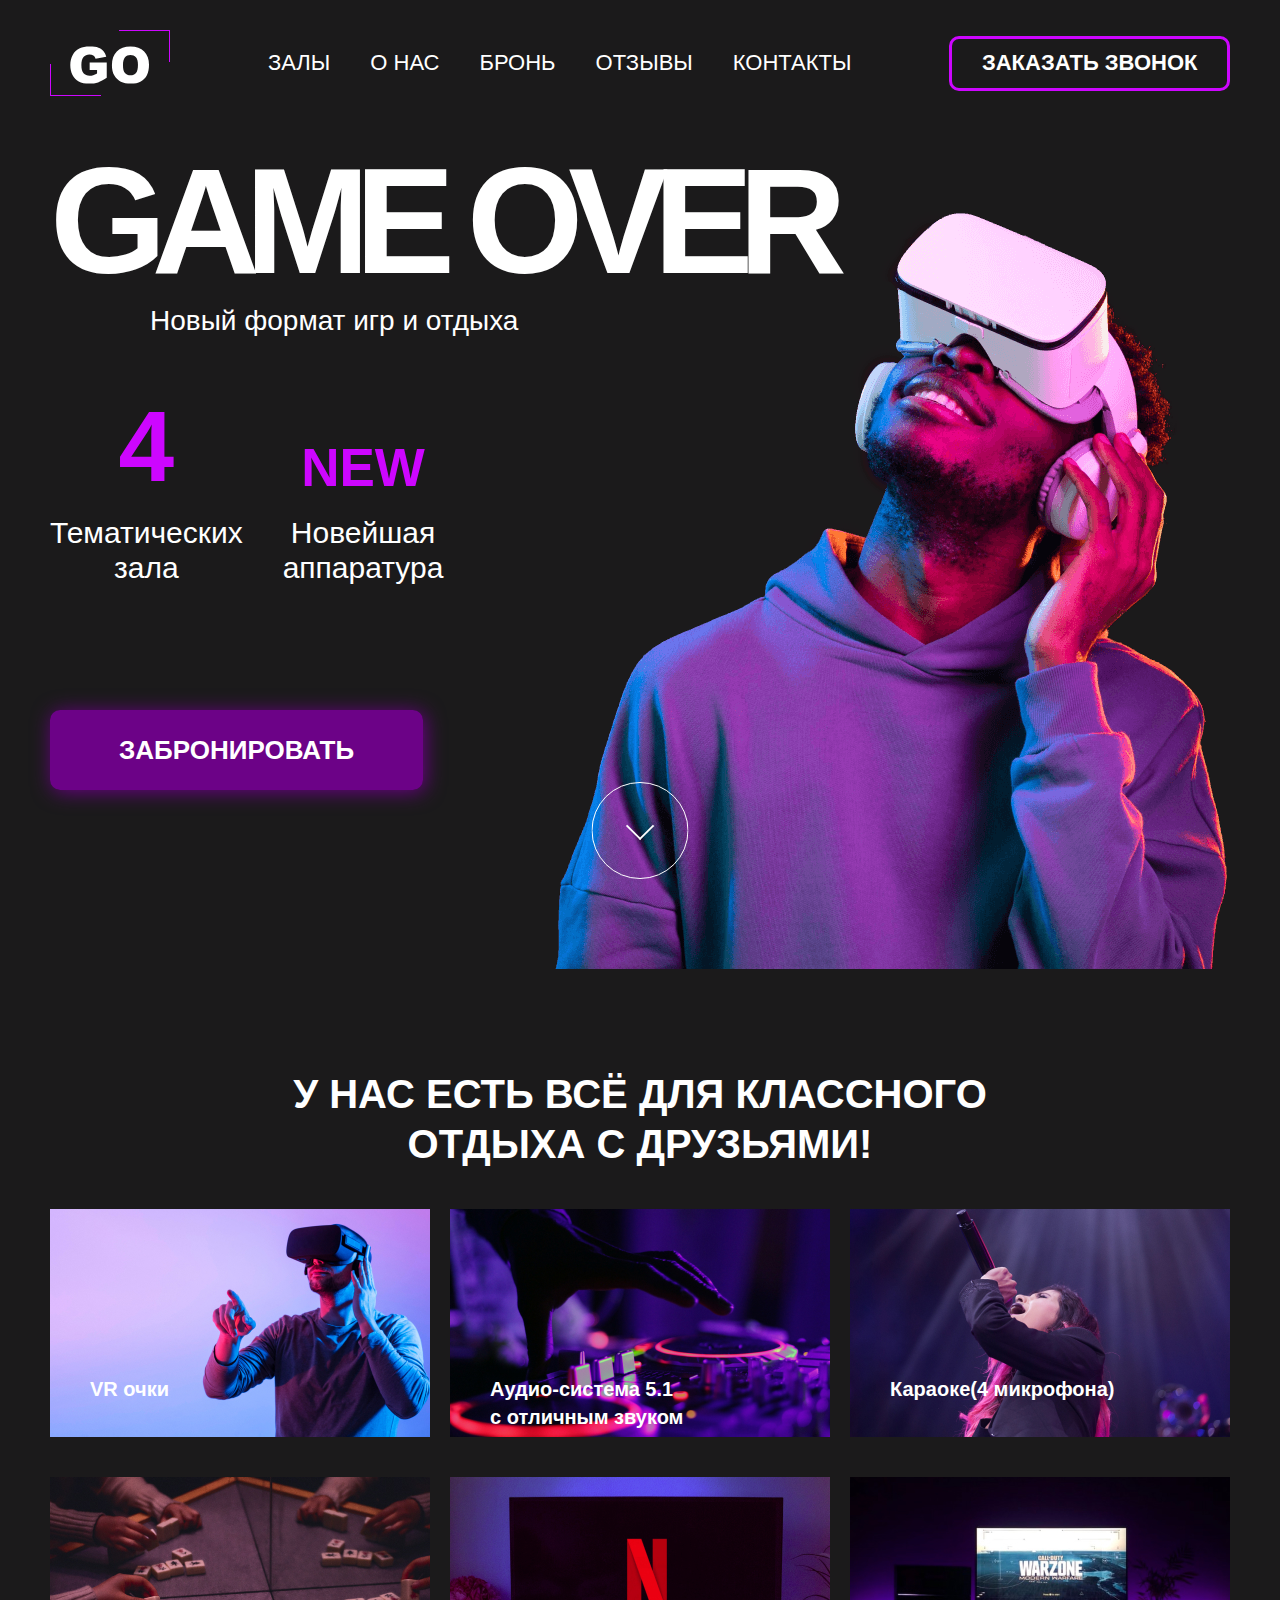
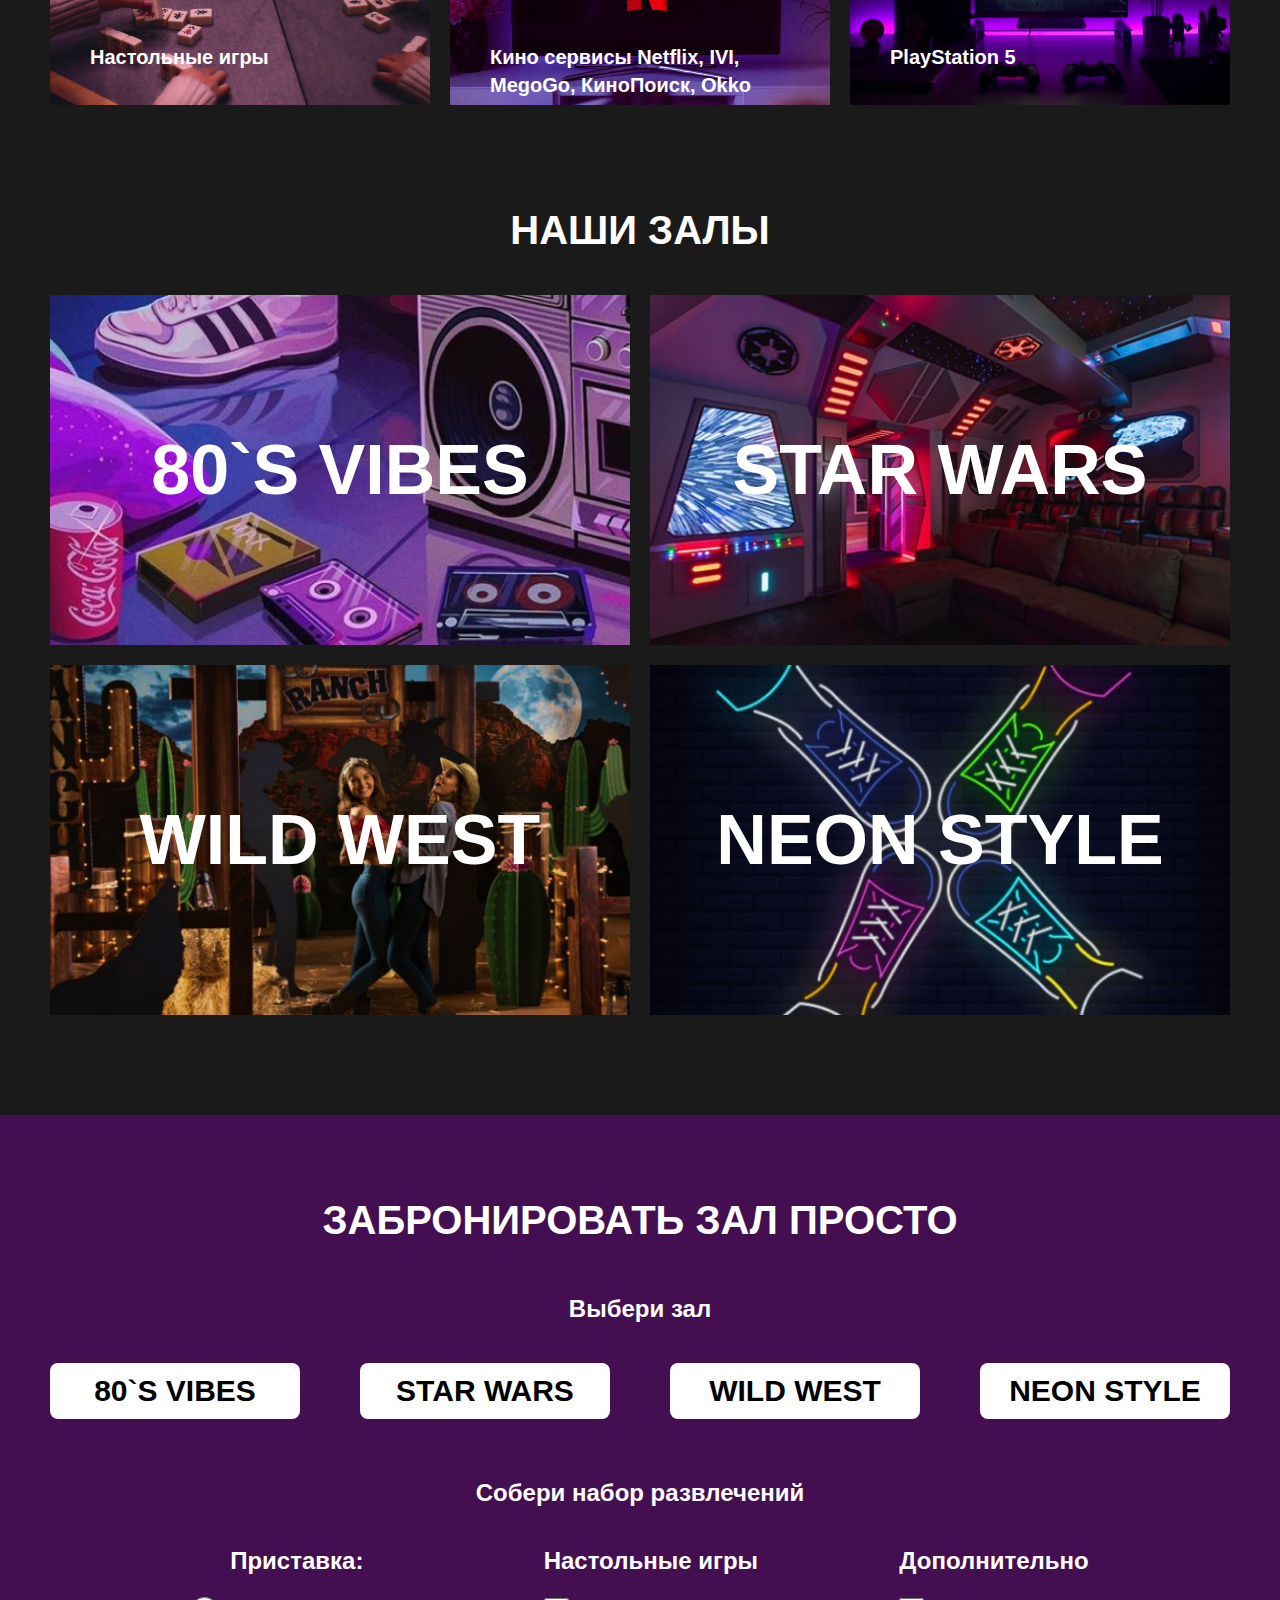
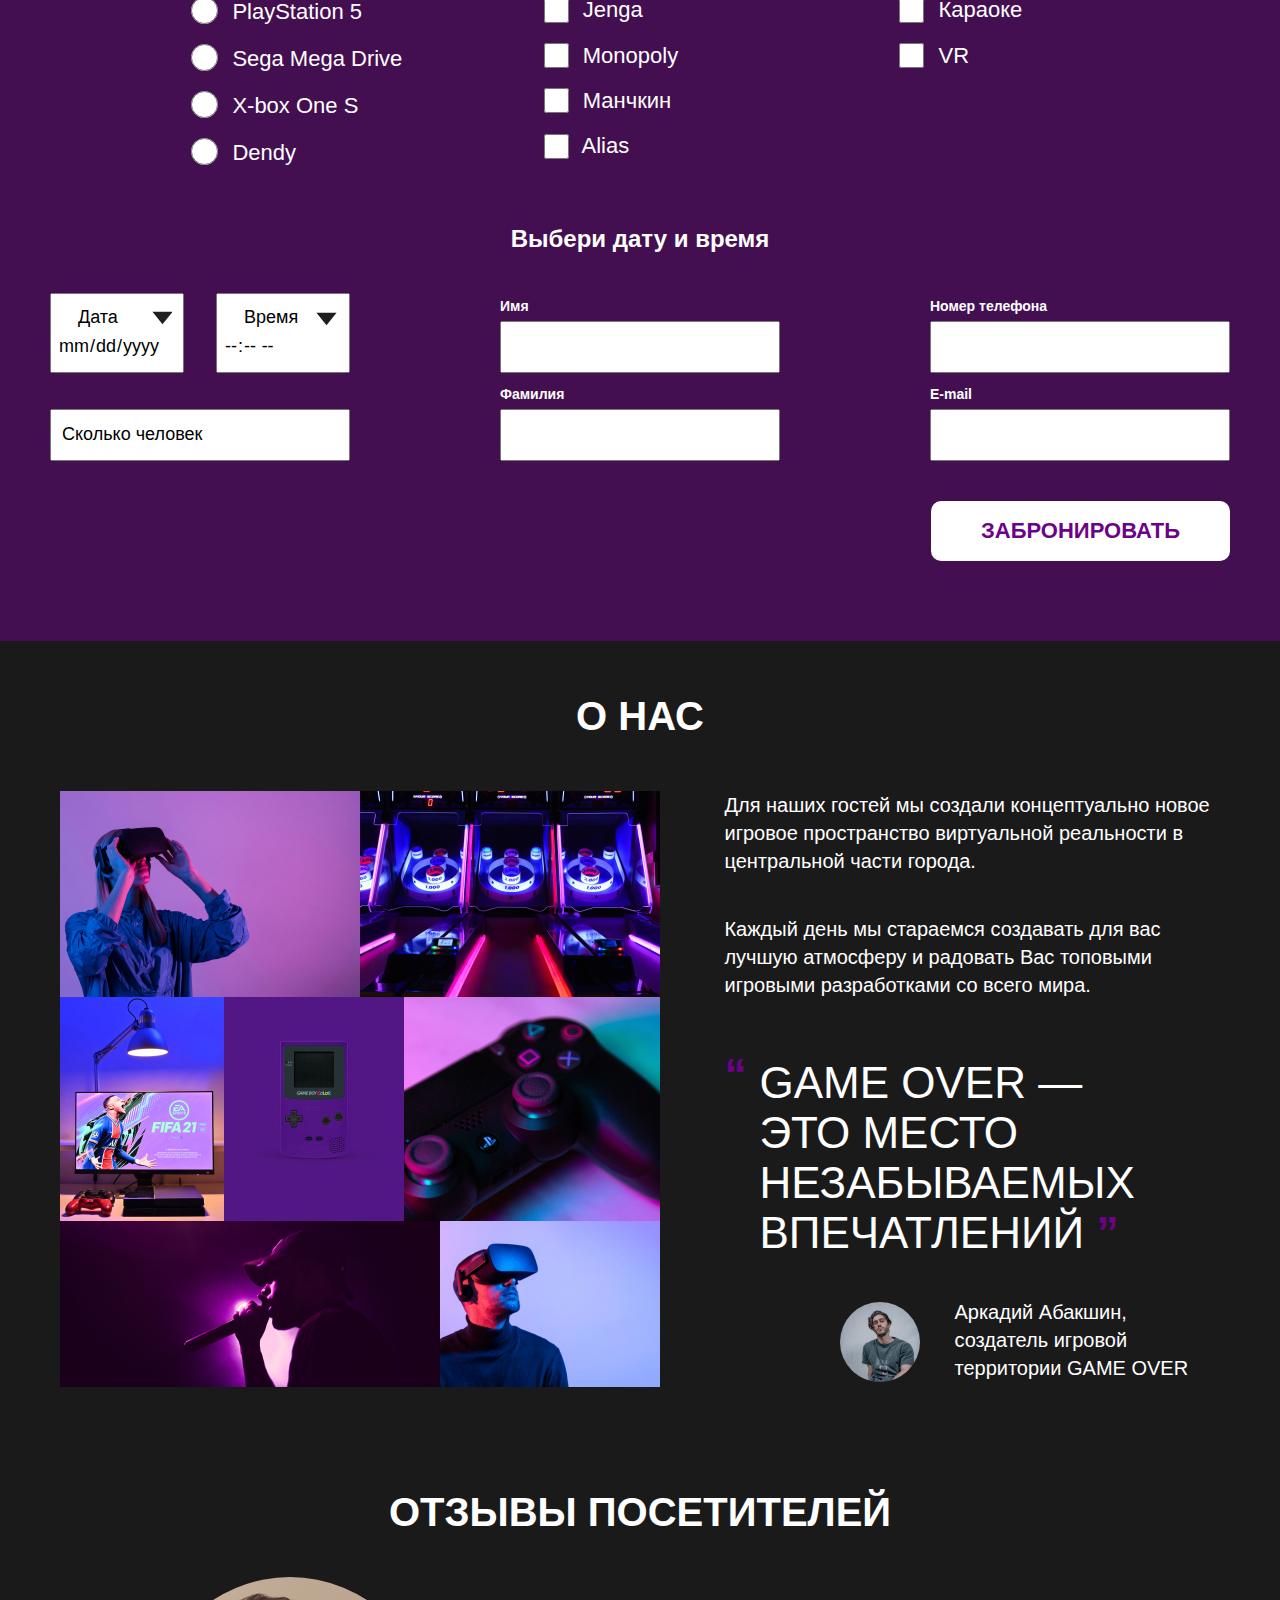
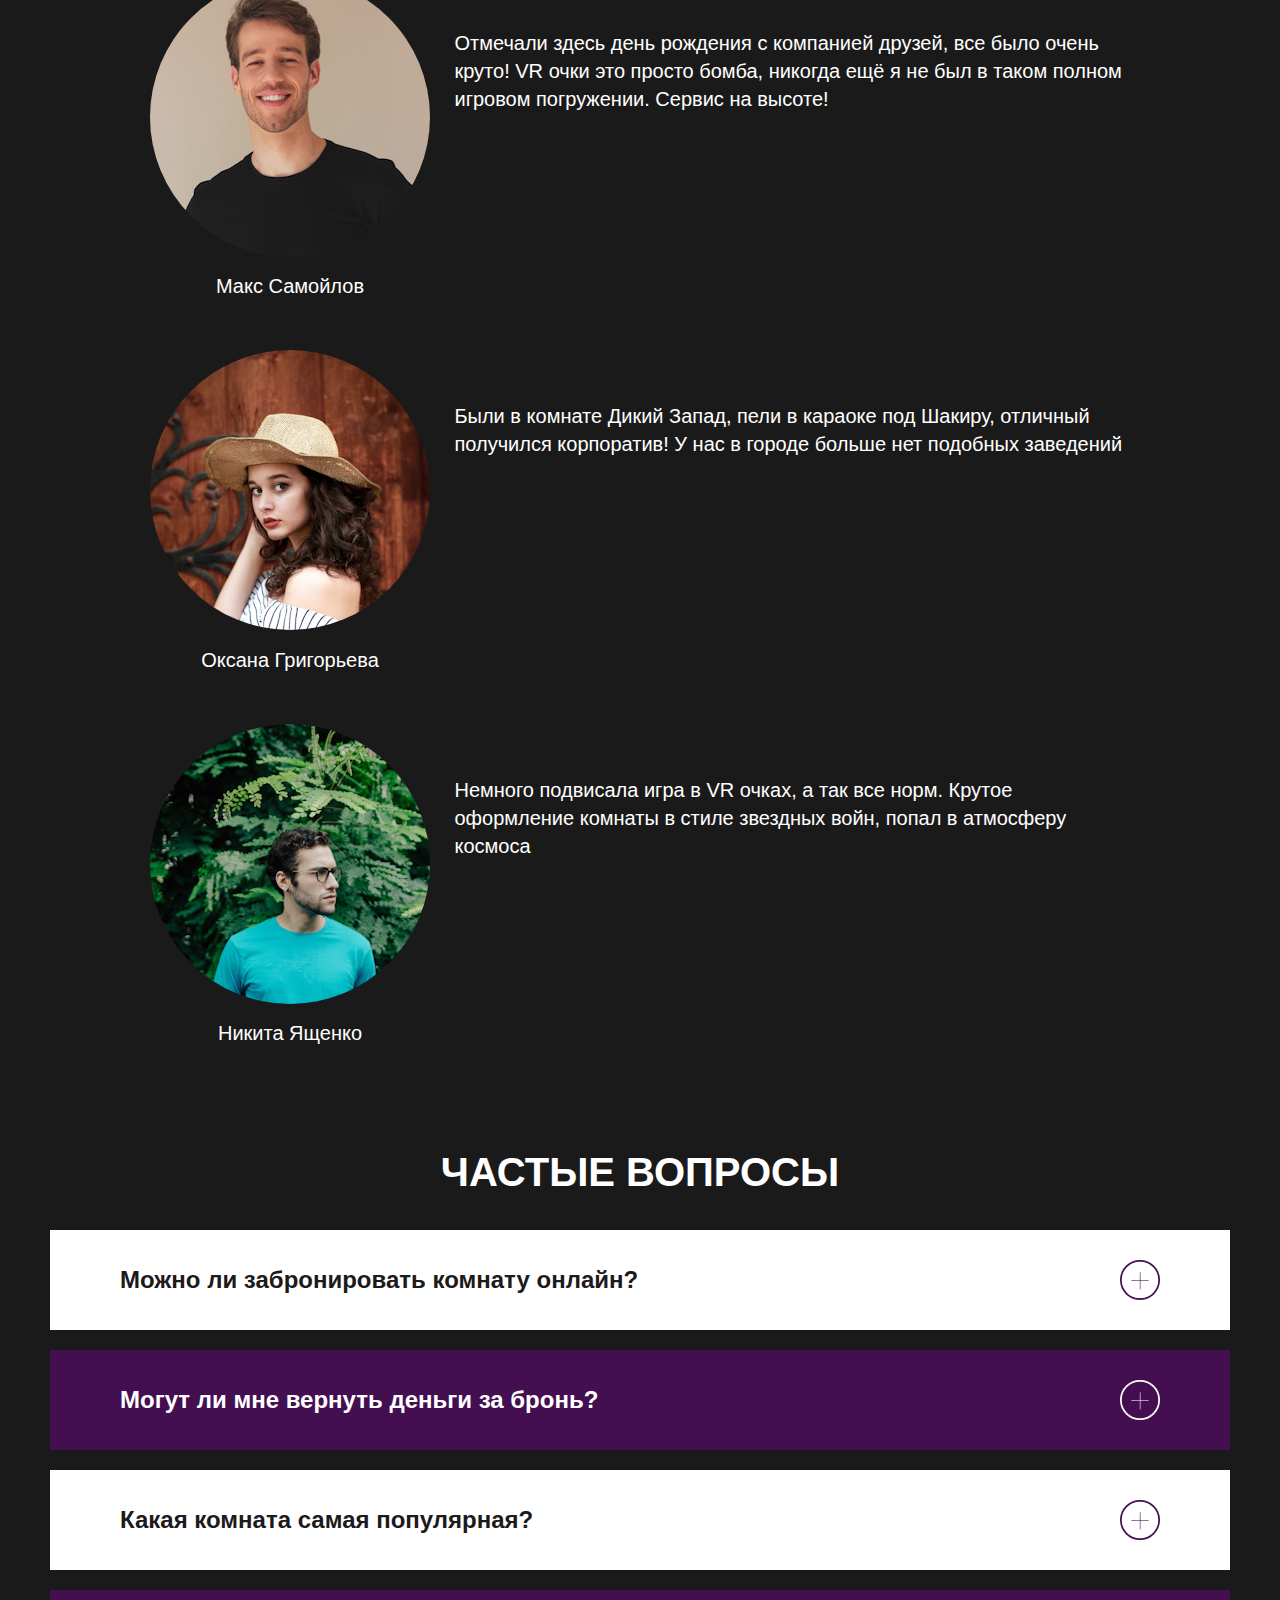
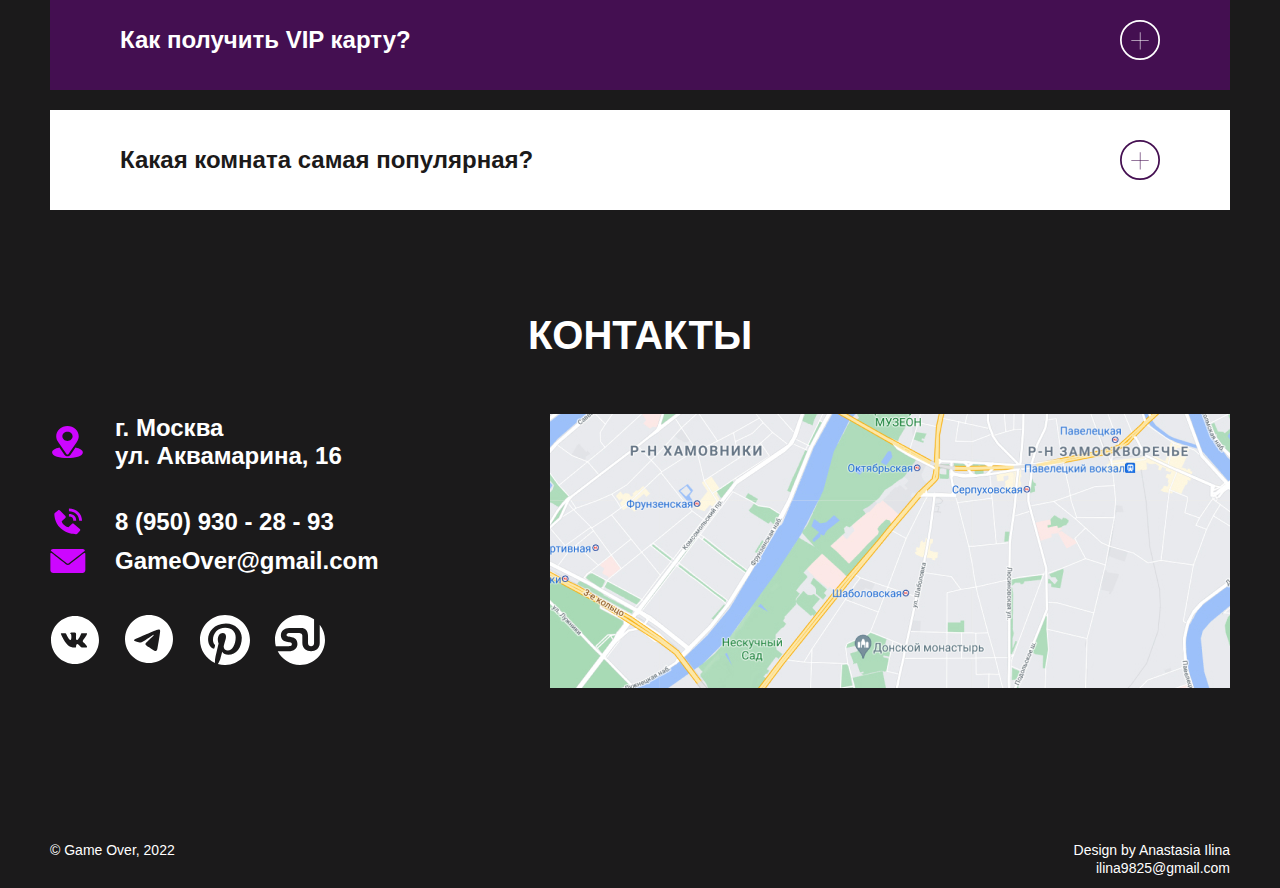
==== index.html @ db11393a "fixed errors" ====
<!DOCTYPE html>
<html lang="ru">
<head>
    <meta charset="UTF-8">
    <meta name="viewport" content="width=device-width, initial-scale=1.0">
    <link rel="apple-touch-icon" sizes="180x180" href="images/favicons/apple-touch-icon.png">
    <link rel="icon" type="image/png" sizes="32x32" href="images/favicons/favicon-32x32.png">
    <link rel="icon" type="image/png" sizes="16x16" href="images/favicons/favicon-16x16.png">
    <link rel="manifest" href="images/favicons/site.webmanifest">
    <link rel="mask-icon" href="images/favicons/safari-pinned-tab.svg" color="#5bbad5">
    <link rel="shortcut icon" href="images/favicons/favicon.ico">
    <meta name="msapplication-TileColor" content="#ffffff">
    <meta name="msapplication-config" content="images/favicons/browserconfig.xml">
    <meta name="theme-color" content="#ffffff">
    <link rel="stylesheet" href="styles/normalize.css">
    <link href="styles/index.css" rel="stylesheet">
    <title>Проект Go</title>
</head>
<body>
  <header class="header">
    <div class="container header__container">
      <img class="logo" src="images/header/logo.svg" alt="Логотип состоящий из букв G и O " height="66">

      <nav class="navigation">
        <ul class="navigation__list">
          <li class="navigation__item"><a class="navigation__link" href="#halls">Залы</a></li>
          <li class="navigation__item"><a class="navigation__link" href="#about">О нас</a></li>
          <li class="navigation__item"><a class="navigation__link" href="#reservation">Бронь</a></li>
          <li class="navigation__item"><a class="navigation__link" href="#reviews">Отзывы</a></li>
          <li class="navigation__item"><a class="navigation__link" href="#contacts">Контакты</a></li>
        </ul>
      </nav>

      <button class="header__button" type="button">Заказать звонок</button>
    </div>
  </header>

  <main>
    
    <section class="hero">
      <div class="container">
        <div class="hero__container">
          <h1 class="hero__title">Game over</h1>
          <p class="hero__subtitle">Новый формат игр и отдыха</p>
          
          <div class="hero__description">
            <p class="hero-description-text">
              <span class="hero__description-halls">4</span> Тематических зала
            </p>
            <p class="hero-description-text">
              <span class="hero__description-equipment">new</span> Новейшая аппаратура
            </p>
          </div>

          <a class="hero__button" href="#reservation">Забронировать</a>
          <a class="hero__arrow-down" href="#relaxation">
          <svg width="97" height="97" viewBox="0 0 97 97" fill="none" xmlns="http://www.w3.org/2000/svg">
            <circle cx="48.5" cy="48.5" r="48" stroke="white" />
            <rect x="34.4255" y="43.9162" width="1.82001" height="20.0201" transform="rotate(-44.9975 34.4255 43.9162)" fill="white" />
            <rect x="48.5807" y="58.0737" width="1.82001" height="20.0201" transform="rotate(-134.997 48.5807 58.0737)" fill="white" />
          </svg>
          </a>
        </div>
      </div>
    </section>

    <section id="relaxation" class="relaxation">
      <div class="container">
        <h2 class="relaxation__title">У нас есть всё для классного
          отдыха с друзьями!
        </h2>

        <ul class="relaxation__list">
          <li class="relaxation__item relaxation__item_theme_vr">
            <p class="relaxation__text">VR очки</p>
          </li>

          <li class="relaxation__item relaxation__item_theme_audio">
            <p class="relaxation__text">Аудио-система 5.1 с&nbsp;отличным звуком</p>
          </li>

          <li class="relaxation__item relaxation__item_theme_microphone">
            <p class="relaxation__text">Караоке(4 микрофона)</p>
          </li>

          <li class="relaxation__item relaxation__item_theme_games">
            <p class="relaxation__text">Настольные игры</p>
          </li>

          <li class="relaxation__item relaxation__item_theme_netflix">
            <p class="relaxation__text">Кино сервисы Netflix, IVI, 
            MegoGo, КиноПоиск, Okko
            </p>
          </li>

          <li class="relaxation__item relaxation__item_theme_sony">
            <p class="relaxation__text">PlayStation 5</p>
          </li>
        </ul>
      </div>
    </section>

    <section id="halls" class="halls">
      <div class="container">
        <h2 class="halls__title">Наши залы</h2>
        <ol class="halls__list">
          <li class="halls__item halls__item_theme_80-vibes">
            <a class="halls__link" href="#" lang="en">80`s vibes</a>
          </li>
          <li class="halls__item halls__item_theme_star-wars">
            <a class="halls__link" href="#" lang="en">Star wars</a>
          </li>
          <li class="halls__item halls__item_theme_wild-west">
            <a class="halls__link" href="#" lang="en">Wild west</a>
          </li>
          <li class="halls__item halls__item_theme_neon-style">
            <a class="halls__link" href="#" lang="en">Neon style</a>
          </li>
        </ol>
      </div>
    </section>

    <section id="reservation" class="reservation">
      <div class="container">
        <h2 class="reservation__title">Забронировать зал просто</h2>

        <form class="form" name="formReservation" action="https://jsonplaceholder.typicode.com/posts" method="POST">

          <fieldset class="form__fieldset reservation-halls">
            <legend class="form__title">Выбери зал</legend>
            <div class="reservation-halls__flex">
              <input id="vibes" class="visually-hidden reservation-halls__control" type="radio" name="halls" value="vibes">
              <label for="vibes" class="reservation-halls__name" lang="en">80`s vibes</label>
                
              <input id="star-wars" class="visually-hidden reservation-halls__control" type="radio" name="halls" value="starWars">
              <label for="star-wars" class="reservation-halls__name" lang="en">Star wars</label>
              
              <input id="wild-west" class="visually-hidden reservation-halls__control" type="radio" name="halls" value="wildWest">
              <label for="wild-west" class="reservation-halls__name" lang="en">Wild west</label>
                
              <input id="neon" class="visually-hidden reservation-halls__control" type="radio" name="halls" value="neon">
              <label for="neon" class="reservation-halls__name" lang="en">Neon style</label>
            </div>
          </fieldset>

          <fieldset class="form__fieldset reservation-kit">
            <legend  class="form__title">Собери набор развлечений</legend>
            <div class="reservation-kit__flex">
              <fieldset class="form__fieldset reservation-kit__fieldset">
                <legend class="form__title form__subtitle">Приставка:</legend>

                <label class="reservation-kit__name" lang="en">
                  <input class="reservation-kit__control" type="radio" name="console" value="playStation" lang="en">
                PlayStation 5
                </label>

                <label class="reservation-kit__name" lang="en">
                  <input class="reservation-kit__control" type="radio" name="console" value="sega">
                Sega Mega Drive
                </label>

                <label class="reservation-kit__name" lang="en">
                  <input class="reservation-kit__control" type="radio" name="console" value="xBox">
                X-box One S
                </label>

                <label class="reservation-kit__name" lang="en">
                  <input class="reservation-kit__control" type="radio" name="console" value="dendy">
                Dendy
                </label>
              </fieldset>

              <fieldset class="form__fieldset reservation-kit__fieldset">
                <legend class="form__title form__subtitle">Настольные игры</legend>

                <label class="reservation-kit__name" lang="en">
                  <input class="reservation-kit__control reservation-kit__control_size_small" type="checkbox" name="boardgames" value="jenga">
                Jenga
                </label>

                <label class="reservation-kit__name" lang="en">
                  <input class="reservation-kit__control reservation-kit__control_size_small" type="checkbox" name="boardgames" value="monopoly">
                Monopoly
                </label>

                <label class="reservation-kit__name">
                  <input class="reservation-kit__control reservation-kit__control_size_small" type="checkbox" name="boardgames" value="manchckin">
                Манчкин
                </label>

                <label class="reservation-kit__name" lang="en">
                  <input class="reservation-kit__control reservation-kit__control_size_small" type="checkbox" name="boardgames" value="alias">
                Alias
                </label>
              </fieldset>

              <fieldset class="form__fieldset reservation-kit__fieldset">
                <legend class="form__title form__subtitle">Дополнительно</legend>

                <label class="reservation-kit__name">
                  <input class="reservation-kit__control reservation-kit__control_size_small" type="checkbox" name="additionally" value="karaoke">
                  Караоке
                </label>

                <label class="reservation-kit__name" lang="en">
                  <input class="reservation-kit__control reservation-kit__control_size_small" type="checkbox" name="additionally" value="vr">
                  VR
                </label>
              </fieldset>
            </div>
          </fieldset>


          <fieldset class="form__fieldset reservation-choose">
            <legend class="form__title">Выбери дату и время</legend>
            <div class="reservation-choose__flex">
              <div class="reservation-choose__column">
                <div class="reservation-choose__flex choose-date">
                  <input class="reservation-choose__date" type="date" name="date" data-placeholder="Дата" required>
                  <input class="reservation-choose__date" type="time" name="time" data-placeholder="Время" required>
                </div>
                <input class="reservation-choose__input" type="number" name="numberOfPersons" placeholder="Сколько человек" required>
              </div>
                
              <div class="reservation-choose__column reservation-choose__column_size_small">
                <label class="reservation-choose__name" for="name">Имя</label>
                <input class="reservation-choose__input" type="text" name="name" id="name" required>

                <label class="reservation-choose__name" for="secondName">Фамилия</label>
                <input class="reservation-choose__input" type="text" name="secondName" id="secondName" required>
              </div>
                
              <div class="reservation-choose__column">
                <label class="reservation-choose__name" for="phone">Номер телефона</label>
                <input class="reservation-choose__input" type="tel" name="phone" id="phone" required title="+7или8-___-___-__-__" pattern="^\+?[7-8]-?[0-9]{3}-?[0-9]{3}-?[0-9]{2}-?[0-9]{2}$">

                <label class="reservation-choose__name" for="email">E-mail</label>
                <input class="reservation-choose__input" id="email" type="email" name="email" required>
              </div>
            </div>
          </fieldset>

          <button class="form__button" type="submit">Забронировать</button>
            
        </form>
      </div>
    </section>

    <section id="about" class="about">
      <div class="container">
        <h2 class="about__title">О нас</h2>
        <div>
          <img class="about__left-side" src="images/main/colage.jpg" alt="Коллаж из фото игровых развлечений" width="600" height="596">
          <div class="about__right-side">
            <div class="about__contents">
              <p class="about__text">Для наших гостей мы создали концептуально новое игровое пространство виртуальной реальности в центральной части города.</p>
              <p class="about__text">Каждый день мы стараемся создавать для вас лучшую атмосферу и радовать Вас топовыми игровыми разработками со всего мира.</p>
            </div>
            <blockquote class="quote">
              <p class="quote__text"><strong class="quote__text-phrase" lang="en">GAME OVER</strong> &mdash; 
                  это место незабываемых впечатлений</p>
              <figure class="quote__author-block">
                <img class="quote__author-image" src="images/main/arkadiy.jpg" alt="Мужчина в серой футболке" width="80" height="80">
                <figcaption class="quote__author">Аркадий Абакшин, создатель игровой территории <span lang="en">GAME OVER</span></figcaption>
              </figure>
            </blockquote>
          </div>
        </div>
      </div>
    </section>

    <section id="reviews" class="reviews">
      <div class="reviews__container">
        <h2 class="reviews__title">Отзывы посетителей</h2>

        <ul class="reviews__list">
          <li class="reviews__item">
            <figure class="reviews__figure">
              <img class="reviews__picture" src="images/reviews/maks.jpg" alt="Фото посетителя" width="280" height="280">
              <figcaption class="reviews__name">Макс Самойлов</figcaption>
            </figure>
            <p class="reviews__text">
              Отмечали здесь день рождения с компанией друзей, все было очень круто! 
              <span lang="en">VR</span> очки это просто бомба, никогда ещё я не был в таком полном игровом погружении. 
              Сервис на высоте!
            </p>
          </li>

          <li class="reviews__item">
            <figure class="reviews__figure">
              <img class="reviews__picture" src="images/reviews/oksana.jpg" alt="Фото посетителя" width="280" height="280">
              <figcaption class="reviews__name">Оксана Григорьева</figcaption>
            </figure>
            <p class="reviews__text">
              Были в комнате Дикий Запад, пели в караоке под Шакиру, отличный получился корпоратив! 
              У нас в городе больше нет подобных заведений
            </p>
          </li>

          <li class="reviews__item">
            <figure class="reviews__figure">
              <img class="reviews__picture" src="images/reviews/nikita.jpg" alt="Фото посетителя" width="280" height="280">
              <figcaption class="reviews__name">Никита Ященко</figcaption>
            </figure>
            <p class="reviews__text">
              Немного подвисала игра в <span lang="en">VR</span> очках, а так все норм. 
              Крутое оформление комнаты в стиле звездных войн, попал в атмосферу космоса
            </p>
          </li>
        </ul>
      </div>
    </section>

    <section class="faq">
      <div class="container">
        <h2 class="faq__title">Частые вопросы</h2>

        <ul class="faq__list">
          <li class="faq__item">Можно ли забронировать комнату онлайн?</li>
          <li class="faq__item">Могут ли мне вернуть деньги за бронь?</li>
          <li class="faq__item">Какая комната самая популярная?</li>
          <li class="faq__item">Как получить VIP карту?</li>
          <li class="faq__item">Какая комната самая популярная?</li>
        </ul>
      </div>
    </section>
   
  </main>

  <footer id="contacts" class="contacts">
    <div class="container">
      <h2 class="contacts__title">Контакты</h2>
      <div class="contacts__flex">
        <div class="contacts__general">
          <address class="address">
            <p class="address__link address__link_type_location">г. Москва
              ул. Аквамарина, 16
            </p>
            <a class="address__link address__link_type_phone" href="tel:89509302893">8 (950) 930 - 28 - 93</a>
            <a class="address__link address__link_type_email" href="mailto:GameOver@gmail.com" lang="en">GameOver@gmail.com</a>
          </address>

          <div class="social">
            <ul class="social__list">
              <li class="social__item">
                <a class="social__link" target="_blank" href="https://vk.com">
                  <svg xmlns="http://www.w3.org/2000/svg" width="50" height="50" viewBox="0 0 50 50" fill="currentColor">
                    <path d="M24.9999 1C11.7449 1 0.999878 11.745 0.999878 25C0.999878 38.255 11.7449 49 24.9999 49C38.2549 49 48.9999 38.255 48.9999 25C48.9999 11.745 38.2549 1 24.9999 1ZM34.2299 28.0775C34.2299 28.0775 36.3524 30.1725 36.8749 31.145C36.8899 31.165 36.8974 31.185 36.9024 31.195C37.1149 31.5525 37.1649 31.83 37.0599 32.0375C36.8849 32.3825 36.2849 32.5525 36.0799 32.5675H32.3299C32.0699 32.5675 31.5249 32.5 30.8649 32.045C30.3574 31.69 29.8574 31.1075 29.3699 30.54C28.6424 29.695 28.0124 28.965 27.3774 28.965C27.2967 28.9649 27.2166 28.9775 27.1399 29.0025C26.6599 29.1575 26.0449 29.8425 26.0449 31.6675C26.0449 32.2375 25.5949 32.565 25.2774 32.565H23.5599C22.9749 32.565 19.9274 32.36 17.2274 29.5125C13.9224 26.025 10.9474 19.03 10.9224 18.965C10.7349 18.5125 11.1224 18.27 11.5449 18.27H15.3324C15.8374 18.27 16.0024 18.5775 16.1174 18.85C16.2524 19.1675 16.7474 20.43 17.5599 21.85C18.8774 24.165 19.6849 25.105 20.3324 25.105C20.4538 25.1036 20.573 25.0727 20.6799 25.015C21.5249 24.545 21.3674 21.5325 21.3299 20.9075C21.3299 20.79 21.3274 19.56 20.8949 18.97C20.5849 18.5425 20.0574 18.38 19.7374 18.32C19.8669 18.1413 20.0375 17.9964 20.2349 17.8975C20.8149 17.6075 21.8599 17.565 22.8974 17.565H23.4749C24.5999 17.58 24.8899 17.6525 25.2974 17.755C26.1224 17.9525 26.1399 18.485 26.0674 20.3075C26.0449 20.825 26.0224 21.41 26.0224 22.1C26.0224 22.25 26.0149 22.41 26.0149 22.58C25.9899 23.5075 25.9599 24.56 26.6149 24.9925C26.7003 25.0461 26.799 25.0746 26.8999 25.075C27.1274 25.075 27.8124 25.075 29.6674 21.8925C30.2395 20.8681 30.7366 19.8037 31.1549 18.7075C31.1924 18.6425 31.3024 18.4425 31.4324 18.365C31.5283 18.3161 31.6347 18.2912 31.7424 18.2925H36.1949C36.6799 18.2925 37.0124 18.365 37.0749 18.5525C37.1849 18.85 37.0549 19.7575 35.0224 22.51L34.1149 23.7075C32.2724 26.1225 32.2724 26.245 34.2299 28.0775Z" />
                  </svg>
                </a>
              </li>

              <li class="social__item">
                <a class="social__link" target="_blank" href="https://web.telegram.org/">
                  <svg xmlns="http://www.w3.org/2000/svg" width="50" height="50" viewBox="0 0 50 50" fill="currentColor">
                    <path d="M47.9999 24C47.9999 30.3652 45.4713 36.4697 40.9704 40.9706C36.4696 45.4714 30.3651 48 23.9999 48C17.6347 48 11.5302 45.4714 7.02932 40.9706C2.52844 36.4697 -0.00012207 30.3652 -0.00012207 24C-0.00012207 17.6348 2.52844 11.5303 7.02932 7.02944C11.5302 2.52856 17.6347 0 23.9999 0C30.3651 0 36.4696 2.52856 40.9704 7.02944C45.4713 11.5303 47.9999 17.6348 47.9999 24ZM24.8609 17.718C22.5269 18.69 17.8589 20.7 10.8629 23.748C9.72888 24.198 9.13188 24.642 9.07788 25.074C8.98788 25.803 9.90288 26.091 11.1479 26.484L11.6729 26.649C12.8969 27.048 14.5469 27.513 15.4019 27.531C16.1819 27.549 17.0489 27.231 18.0059 26.571C24.5429 22.158 27.9179 19.929 28.1279 19.881C28.2779 19.845 28.4879 19.803 28.6259 19.929C28.7669 20.052 28.7519 20.289 28.7369 20.352C28.6469 20.739 25.0559 24.075 23.1989 25.803C22.6199 26.343 22.2089 26.724 22.1249 26.811C21.9399 27 21.7519 27.1861 21.5609 27.369C20.4209 28.467 19.5689 29.289 21.6059 30.633C22.5869 31.281 23.3729 31.812 24.1559 32.346C25.0079 32.928 25.8599 33.507 26.9639 34.233C27.2429 34.413 27.5129 34.608 27.7739 34.794C28.7669 35.502 29.6639 36.138 30.7649 36.036C31.4069 35.976 32.0699 35.376 32.4059 33.576C33.2009 29.325 34.7639 20.118 35.1239 16.323C35.1458 16.0075 35.1328 15.6906 35.0849 15.378C35.0566 15.1258 34.9346 14.8934 34.7429 14.727C34.4699 14.5386 34.1445 14.4409 33.8129 14.448C32.9129 14.463 31.5239 14.946 24.8609 17.718Z" />
                  </svg>
                </a>
              </li>

              <li class="social__item">
                <a class="social__link" target="_blank" href="https://ru.pinterest.com/">
                  <svg xmlns="http://www.w3.org/2000/svg" width="50" height="50" viewBox="0 0 50 50" fill="currentColor">
                    <path d="M25.0005 0C11.1947 0 -0.000152588 11.1936 -0.000152588 25.0006C-0.000152588 35.2378 6.15562 44.0314 14.9646 47.8981C14.8941 46.1526 14.9511 44.0558 15.3998 42.159C15.8806 40.1282 18.6165 28.5359 18.6165 28.5359C18.6165 28.5359 17.8178 26.9397 17.8178 24.5808C17.8178 20.8763 19.9652 18.1077 22.6383 18.1077C24.912 18.1077 26.0107 19.8154 26.0107 21.8609C26.0107 24.1468 24.5537 27.5635 23.8037 30.7327C23.1768 33.3859 25.1338 35.5481 27.7498 35.5481C32.4864 35.5481 35.6761 29.4647 35.6761 22.2558C35.6761 16.7782 31.9864 12.6769 25.2742 12.6769C17.6902 12.6769 12.9659 18.3321 12.9659 24.6487C12.9659 26.8282 13.6082 28.3635 14.6146 29.5513C15.0768 30.0981 15.1409 30.318 14.9736 30.9462C14.8537 31.4058 14.5781 32.5128 14.4646 32.9519C14.2986 33.5853 13.7857 33.8109 13.2127 33.5776C9.71972 32.1513 8.0928 28.3263 8.0928 24.0263C8.0928 16.9237 14.0819 8.40898 25.9601 8.40898C35.5056 8.40898 41.7877 15.316 41.7877 22.732C41.7877 32.5378 36.3351 39.8647 28.2979 39.8647C25.5998 39.8647 23.0607 38.4051 22.1909 36.7487C22.1909 36.7487 20.7396 42.5077 20.4325 43.6218C19.9024 45.5494 18.8646 47.4763 17.9159 48.9769C20.2162 49.6571 22.6024 50.0025 25.0011 50.0026C38.8063 50.0013 49.9998 38.8071 49.9998 25.0006C49.9998 11.1936 38.8063 0 25.0005 0Z" />
                  </svg>
                </a>
              </li>

              <li class="social__item">
                <a class="social__link" target="_blank" href="https://www.stumbleupon.com/">
                  <svg xmlns="http://www.w3.org/2000/svg" width="50" height="50" viewBox="0 0 50 50" fill="currentColor">
                    <path fill-rule="evenodd" clip-rule="evenodd" d="M44.7441 9.66919C48.1583 14.0494 50.0085 19.4463 49.9999 24.9999C49.9999 38.8051 38.805 49.9999 25.0006 49.9999C15.2871 49.9999 6.86597 44.4576 2.72751 36.3647H13.6237C18.816 36.3647 22.4429 33.566 22.4429 29.0923C22.4429 19.6108 11.5051 23.4737 11.5051 20.1089C11.5051 18.4878 12.8057 17.898 15.1858 17.898H22.7692C24.8711 17.898 27.3435 18.275 27.3435 20.5685V28.1243C27.3435 33.5955 31.6159 36.364 36.0441 36.364C40.548 36.364 44.7435 33.5955 44.7435 28.1243V9.66919H44.7441Z" />
                    <path fill-rule="evenodd" clip-rule="evenodd" d="M25.0005 2.43241e-05C30.0173 -0.00698868 34.919 1.50262 39.0626 4.33079V28.3013C39.0626 29.9628 37.7037 31.3224 36.0447 31.3224C34.3838 31.3224 33.0261 29.9628 33.0261 28.3013V21.1186C33.0261 15.3846 30.1242 12.9994 26.3447 12.9994H14.0441C9.59088 12.9994 5.89665 15.834 5.89665 20.3289C5.89665 22.6289 6.8819 25.9994 11.5415 26.8353C15.337 27.5186 16.8351 27.3199 16.8351 29.3506C16.8351 31.3224 14.6261 31.3224 11.7101 31.3224H0.808189C0.269676 29.2582 -0.0019826 27.1334 -0.000143311 25C-0.000143311 11.1981 11.196 2.43241e-05 25.0005 2.43241e-05Z" />
                  </svg>
                </a>
              </li>
            </ul>
          </div>
        </div>
        <img class="contacts__map" src="images/footer/map.jpg" width="680" height="274" alt="Расположение на карте игровой территории Game Over">
      </div>
      <div class="contacts-bottom">
        <p class="contacts-bottom__text">
          © Game Over, 2022
        </p>
        <div class="contacts-designer">
          <p class="contacts-bottom__text">
            Design by Anastasia Ilina
          </p>
          <a class="contacts-bottom__text contacts-bottom__link" href="mailto:ilina9825@gmail.com">ilina9825@gmail.com</a>
        </div>
      </div>
    </div>
  </footer>
</body>
</html>
---- styles/index.css ----
@import "style.css";
@import "header.css";
@import "hero.css";
@import "relaxation.css";
@import "halls.css";
@import "reservation.css";
@import "about.css";
@import "reviews.css";
@import "faq.css";
@import "contacts.css";
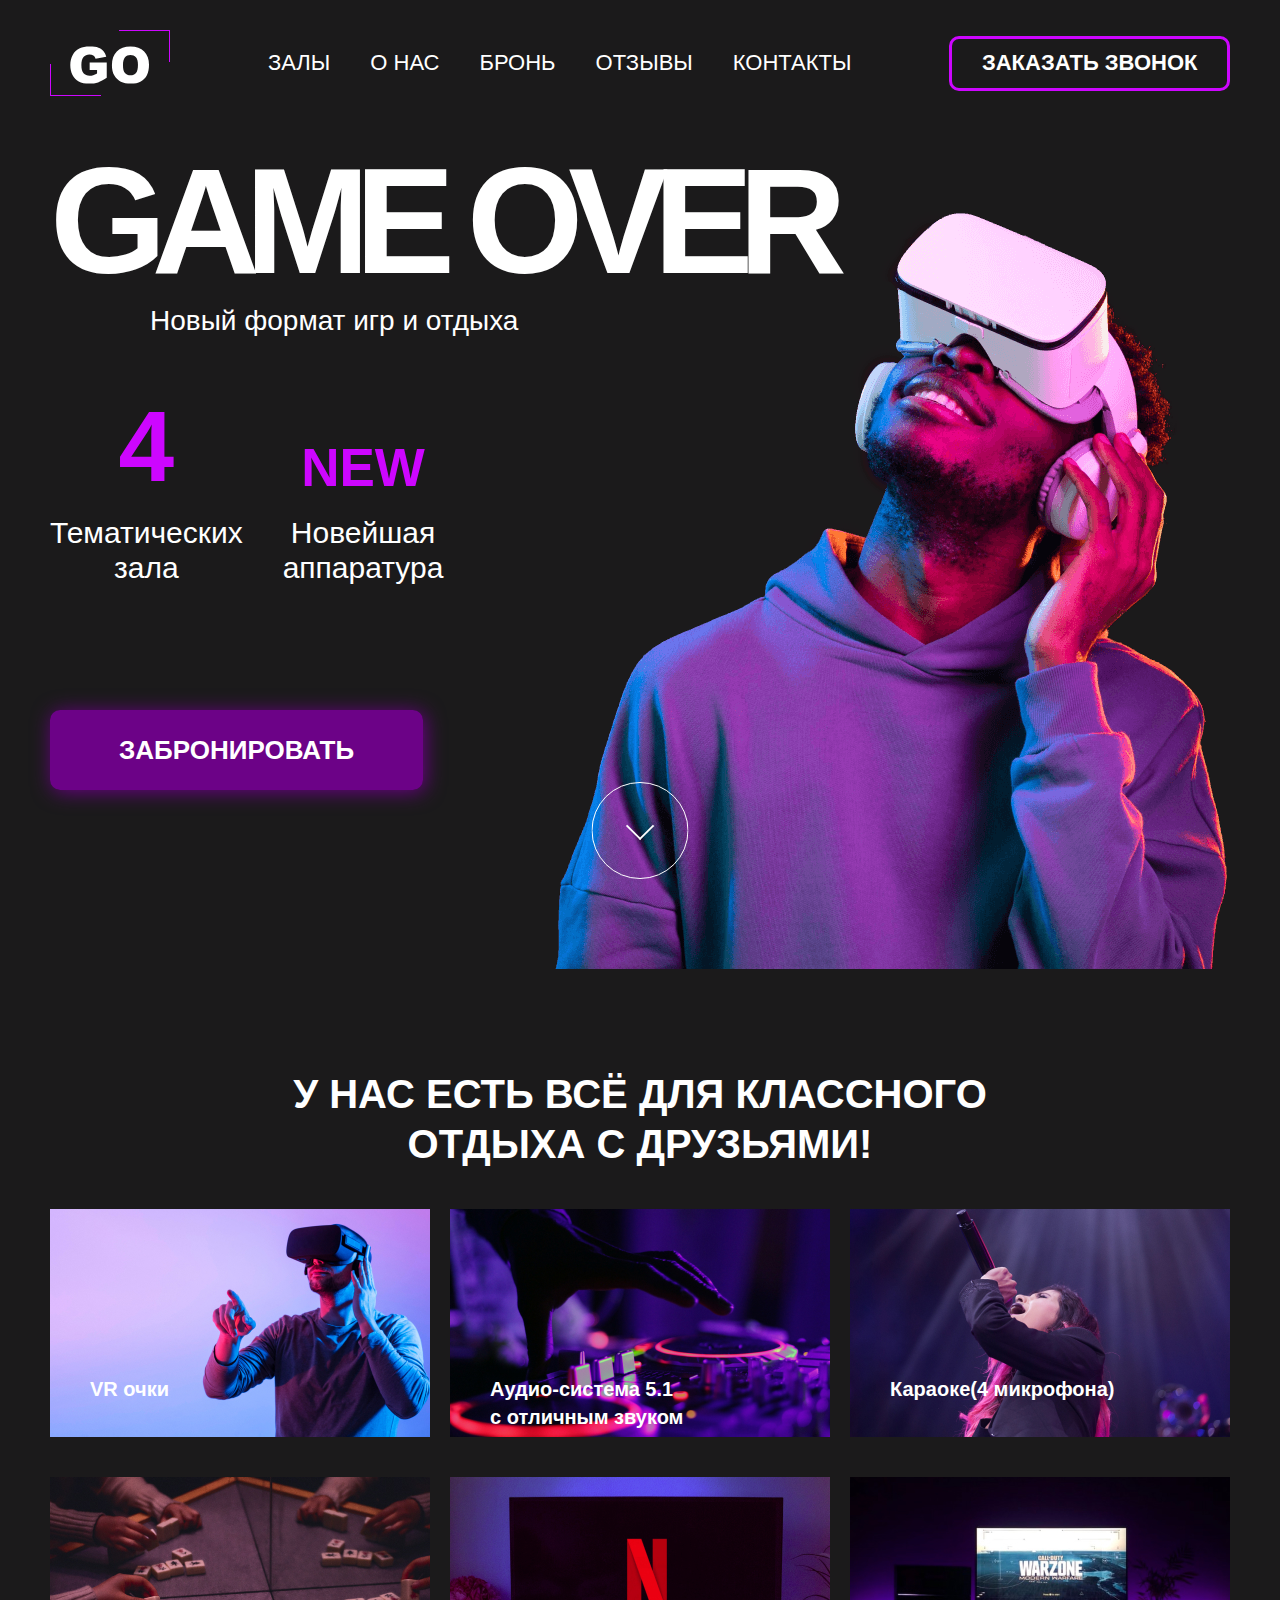
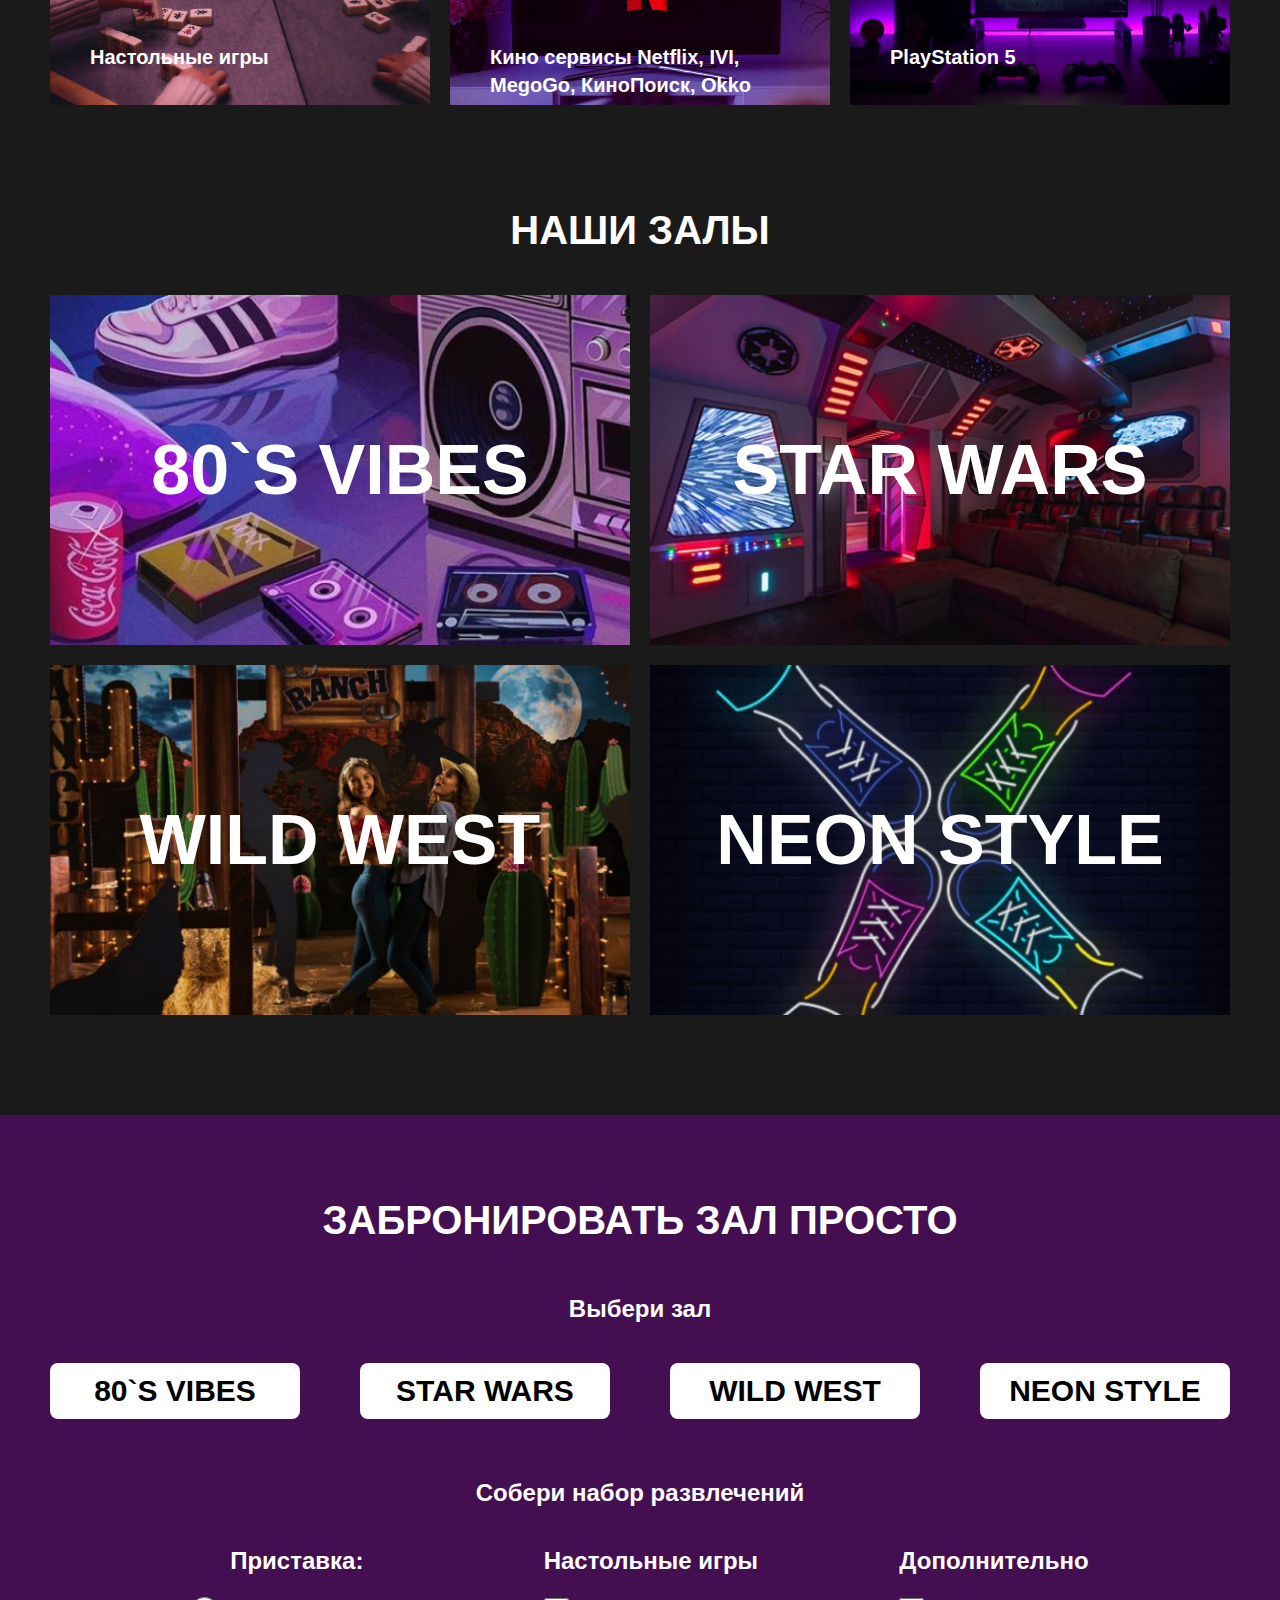
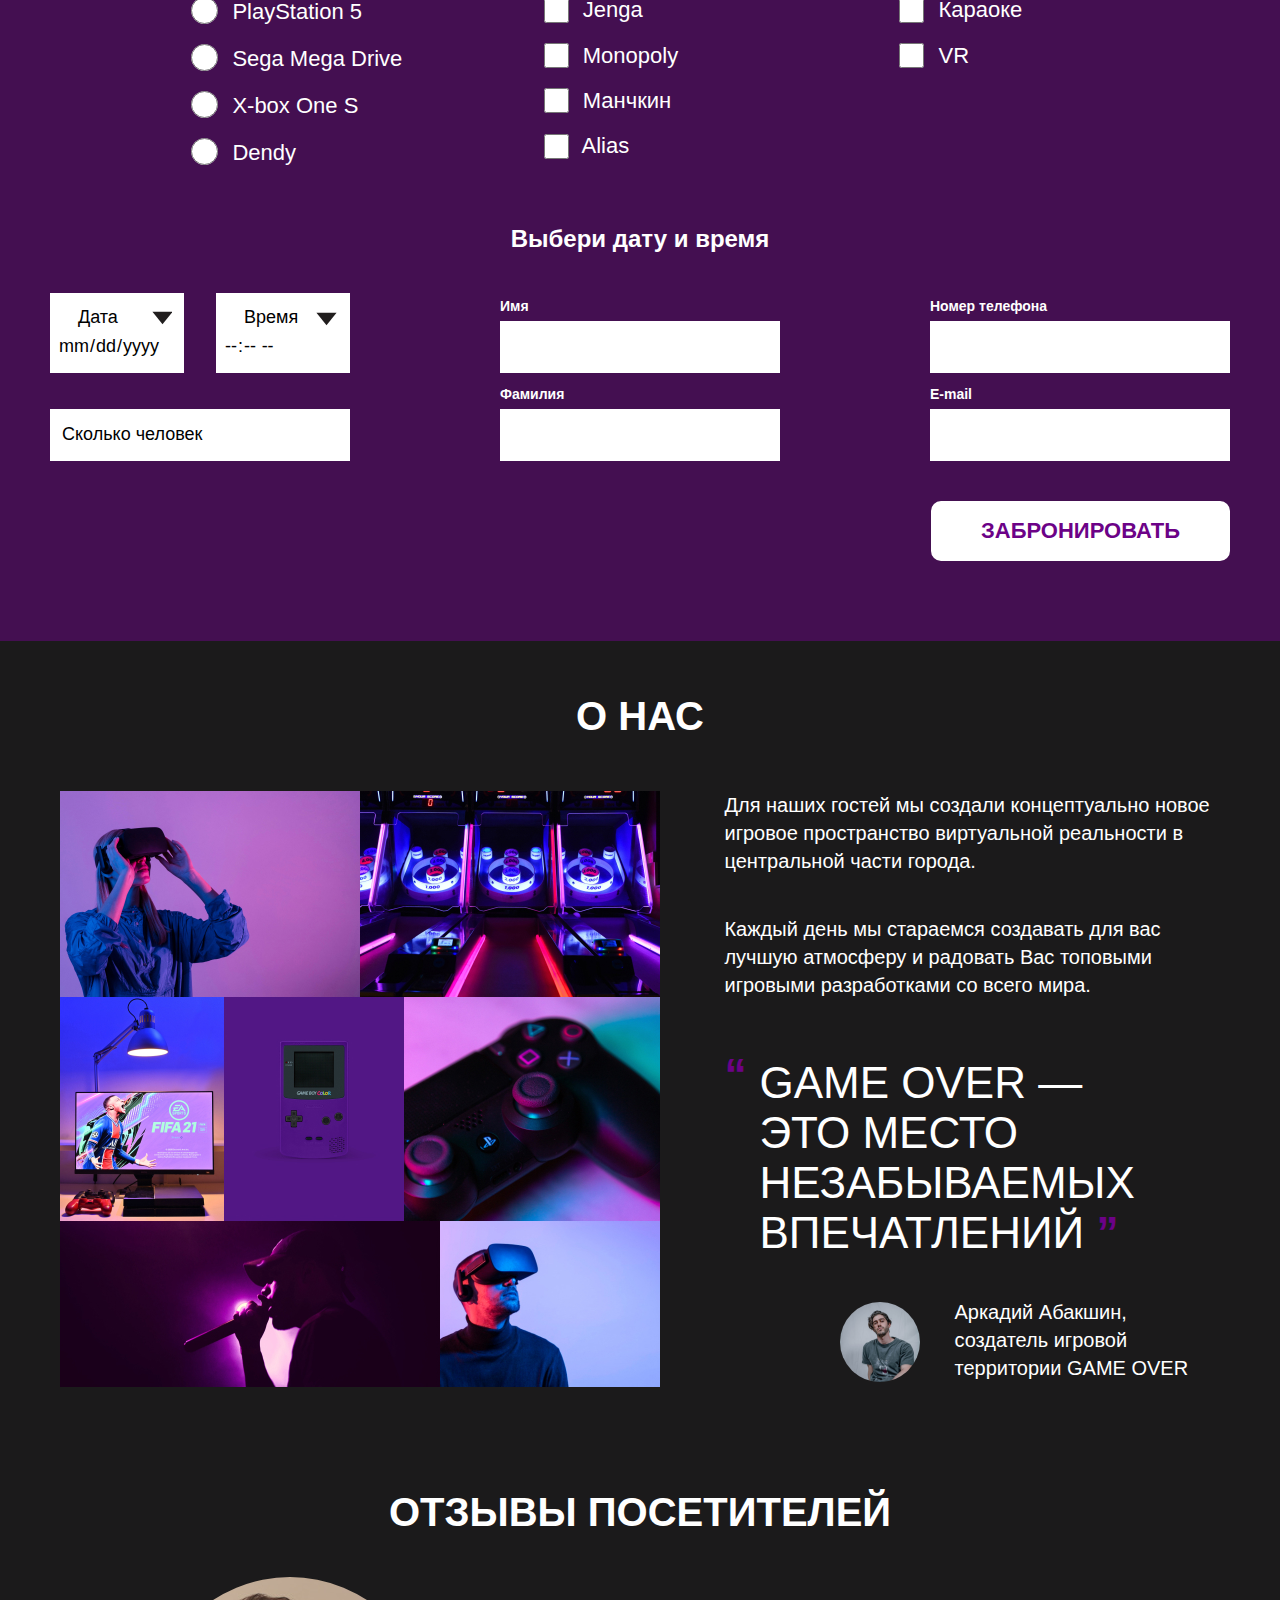
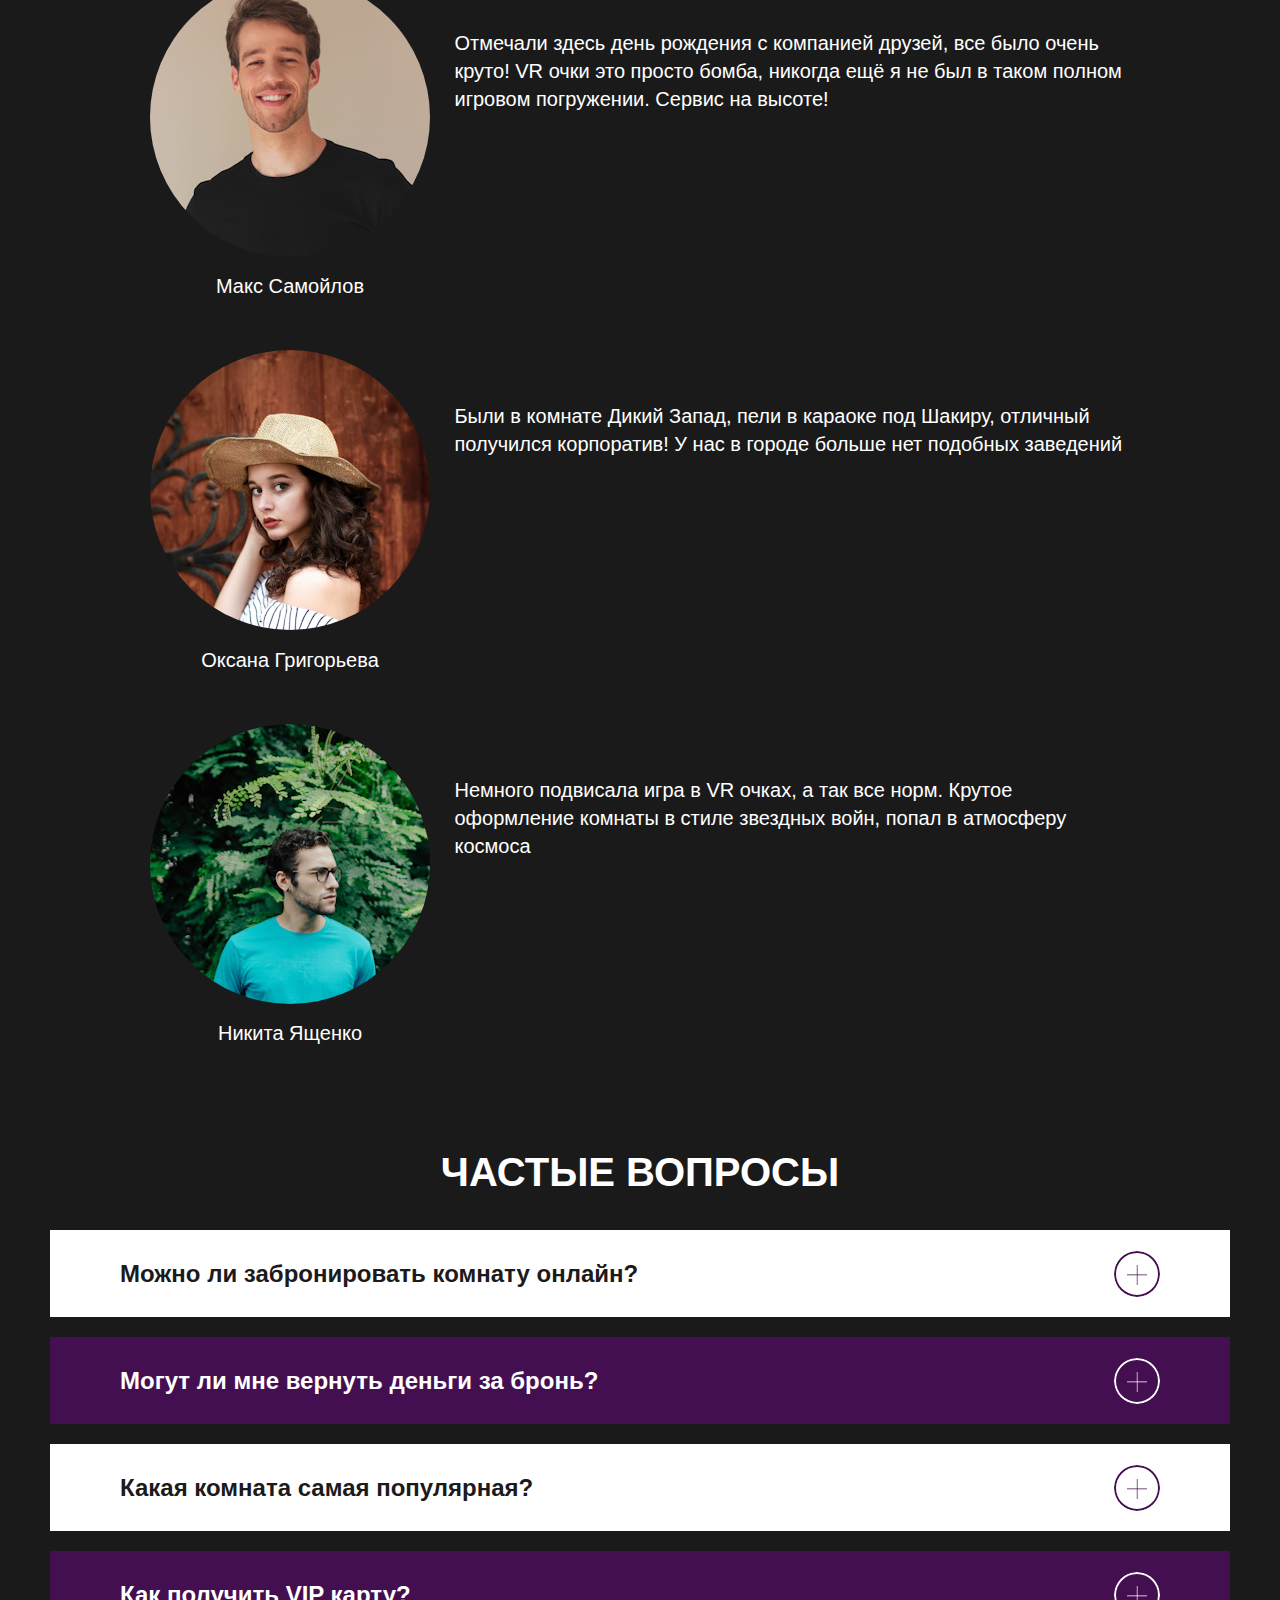
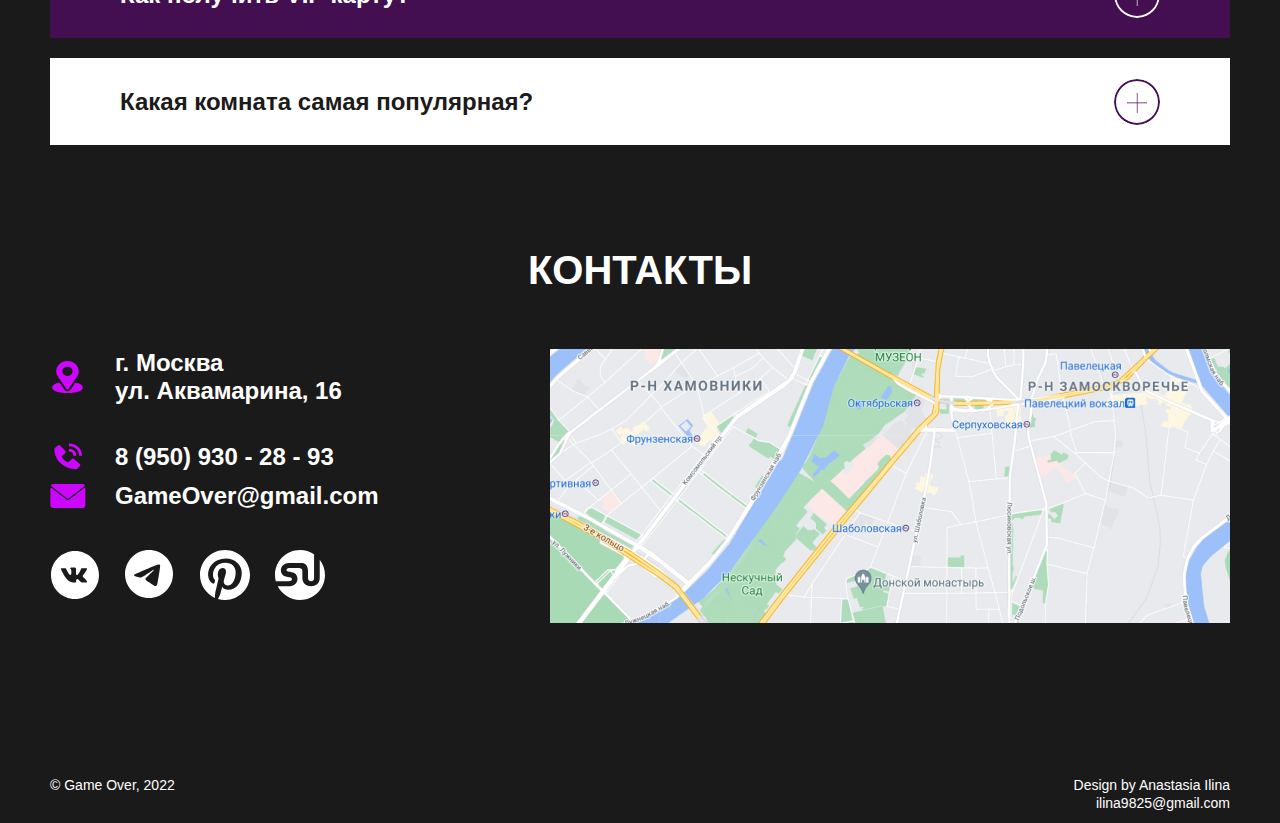
==== commit 7cb7a09a: "module_3 lesson_02" ====
--- a/index.html
+++ b/index.html
@@ -23,11 +23,11 @@
 
       <nav class="navigation">
         <ul class="navigation__list">
-          <li class="navigation__item"><a class="navigation__link" href="#halls">Залы</a></li>
-          <li class="navigation__item"><a class="navigation__link" href="#about">О нас</a></li>
-          <li class="navigation__item"><a class="navigation__link" href="#reservation">Бронь</a></li>
-          <li class="navigation__item"><a class="navigation__link" href="#reviews">Отзывы</a></li>
-          <li class="navigation__item"><a class="navigation__link" href="#contacts">Контакты</a></li>
+          <li><a class="navigation__link" href="#halls">Залы</a></li>
+          <li><a class="navigation__link" href="#about">О нас</a></li>
+          <li><a class="navigation__link" href="#reservation">Бронь</a></li>
+          <li><a class="navigation__link" href="#reviews">Отзывы</a></li>
+          <li><a class="navigation__link" href="#contacts">Контакты</a></li>
         </ul>
       </nav>
 
@@ -54,10 +54,10 @@
 
           <a class="hero__button" href="#reservation">Забронировать</a>
           <a class="hero__arrow-down" href="#relaxation">
-          <svg width="97" height="97" viewBox="0 0 97 97" fill="none" xmlns="http://www.w3.org/2000/svg">
-            <circle cx="48.5" cy="48.5" r="48" stroke="white" />
-            <rect x="34.4255" y="43.9162" width="1.82001" height="20.0201" transform="rotate(-44.9975 34.4255 43.9162)" fill="white" />
-            <rect x="48.5807" y="58.0737" width="1.82001" height="20.0201" transform="rotate(-134.997 48.5807 58.0737)" fill="white" />
+          <svg class="arrow-down" width="97" height="97" viewBox="0 0 97 97" fill="none" xmlns="http://www.w3.org/2000/svg">
+            <circle class="arrow-down__cicrcle" cx="48.5" cy="48.5" r="48" stroke="currentColor" />
+            <rect class="arrow-down__check" x="34.4255" y="43.9162" width="1.82001" height="20.0201" transform="rotate(-44.9975 34.4255 43.9162)" fill="white" />
+            <rect class="arrow-down__check" x="48.5807" y="58.0737" width="1.82001" height="20.0201" transform="rotate(-134.997 48.5807 58.0737)" fill="white" />
           </svg>
           </a>
         </div>
@@ -316,11 +316,56 @@
         <h2 class="faq__title">Частые вопросы</h2>
 
         <ul class="faq__list">
-          <li class="faq__item">Можно ли забронировать комнату онлайн?</li>
-          <li class="faq__item">Могут ли мне вернуть деньги за бронь?</li>
-          <li class="faq__item">Какая комната самая популярная?</li>
-          <li class="faq__item">Как получить VIP карту?</li>
-          <li class="faq__item">Какая комната самая популярная?</li>
+          <li class="faq__item">
+            Можно ли забронировать комнату онлайн?
+            <button class="faq__button" type="button">
+              <svg class="faq__icon faq__icon-purple" width="46" height="46" viewBox="0 0 46 46" fill="none" xmlns="http://www.w3.org/2000/svg">
+                <path class="faq__active" d="M22.8306 14H23.5086V34H22.8306V14Z" fill="currentColor"/>
+                <path d="M13.0001 24.1695V23.4915H33.0001V24.1695H13.0001Z" fill="currentColor"/>
+                <circle cx="23.0001" cy="23" r="22" stroke="#440F51" stroke-width="2"/>
+              </svg>
+            </button>
+          </li>
+          <li class="faq__item">
+            Могут ли мне вернуть деньги за бронь?
+            <button class="faq__button" type="button">
+              <svg class="faq__icon faq__icon-white" width="46" height="46" viewBox="0 0 46 46" fill="none" xmlns="http://www.w3.org/2000/svg">
+                <path class="faq__active" d="M22.8305 14H23.5085V34H22.8305V14Z" fill="currentColor" />
+                <path d="M13 24.1695V23.4915H33V24.1695H13Z" fill="currentColor" />
+                <circle cx="23" cy="23" r="22" stroke="white" stroke-width="2" />
+              </svg>
+            </button>
+          </li>
+          <li class="faq__item">
+            Какая комната самая популярная?
+            <button class="faq__button" type="button">
+              <svg class="faq__icon faq__icon-purple" width="46" height="46" viewBox="0 0 46 46" fill="none" xmlns="http://www.w3.org/2000/svg">
+                <path class="faq__active" d="M22.8306 14H23.5086V34H22.8306V14Z" fill="currentColor"/>
+                <path d="M13.0001 24.1695V23.4915H33.0001V24.1695H13.0001Z" fill="currentColor"/>
+                <circle cx="23.0001" cy="23" r="22" stroke="#440F51" stroke-width="2"/>
+              </svg>
+            </button>
+          </li>
+          <li class="faq__item">
+            Как получить VIP карту?
+            <button class="faq__button" type="button">
+              <svg class="faq__icon faq__icon-white" width="46" height="46" viewBox="0 0 46 46" fill="none" xmlns="http://www.w3.org/2000/svg">
+                <path class="faq__active" d="M22.8305 14H23.5085V34H22.8305V14Z" fill="currentColor" />
+                <path d="M13 24.1695V23.4915H33V24.1695H13Z" fill="currentColor" />
+                <circle cx="23" cy="23" r="22" stroke="white" stroke-width="2" />
+              </svg>
+            </button>
+          </li>
+          <li class="faq__item">
+            Какая комната самая популярная?
+            <button class="faq__button" type="button">
+              <svg class="faq__icon faq__icon-purple" width="46" height="46" viewBox="0 0 46 46" fill="none" xmlns="http://www.w3.org/2000/svg">
+                <path class="faq__active" d="M22.8306 14H23.5086V34H22.8306V14Z" fill="currentColor"/>
+                <path d="M13.0001 24.1695V23.4915H33.0001V24.1695H13.0001Z" fill="currentColor"/>
+                <circle cx="23.0001" cy="23" r="22" stroke="#440F51" stroke-width="2"/>
+              </svg>
+            </button>
+          </li>
         </ul>
       </div>
     </section>
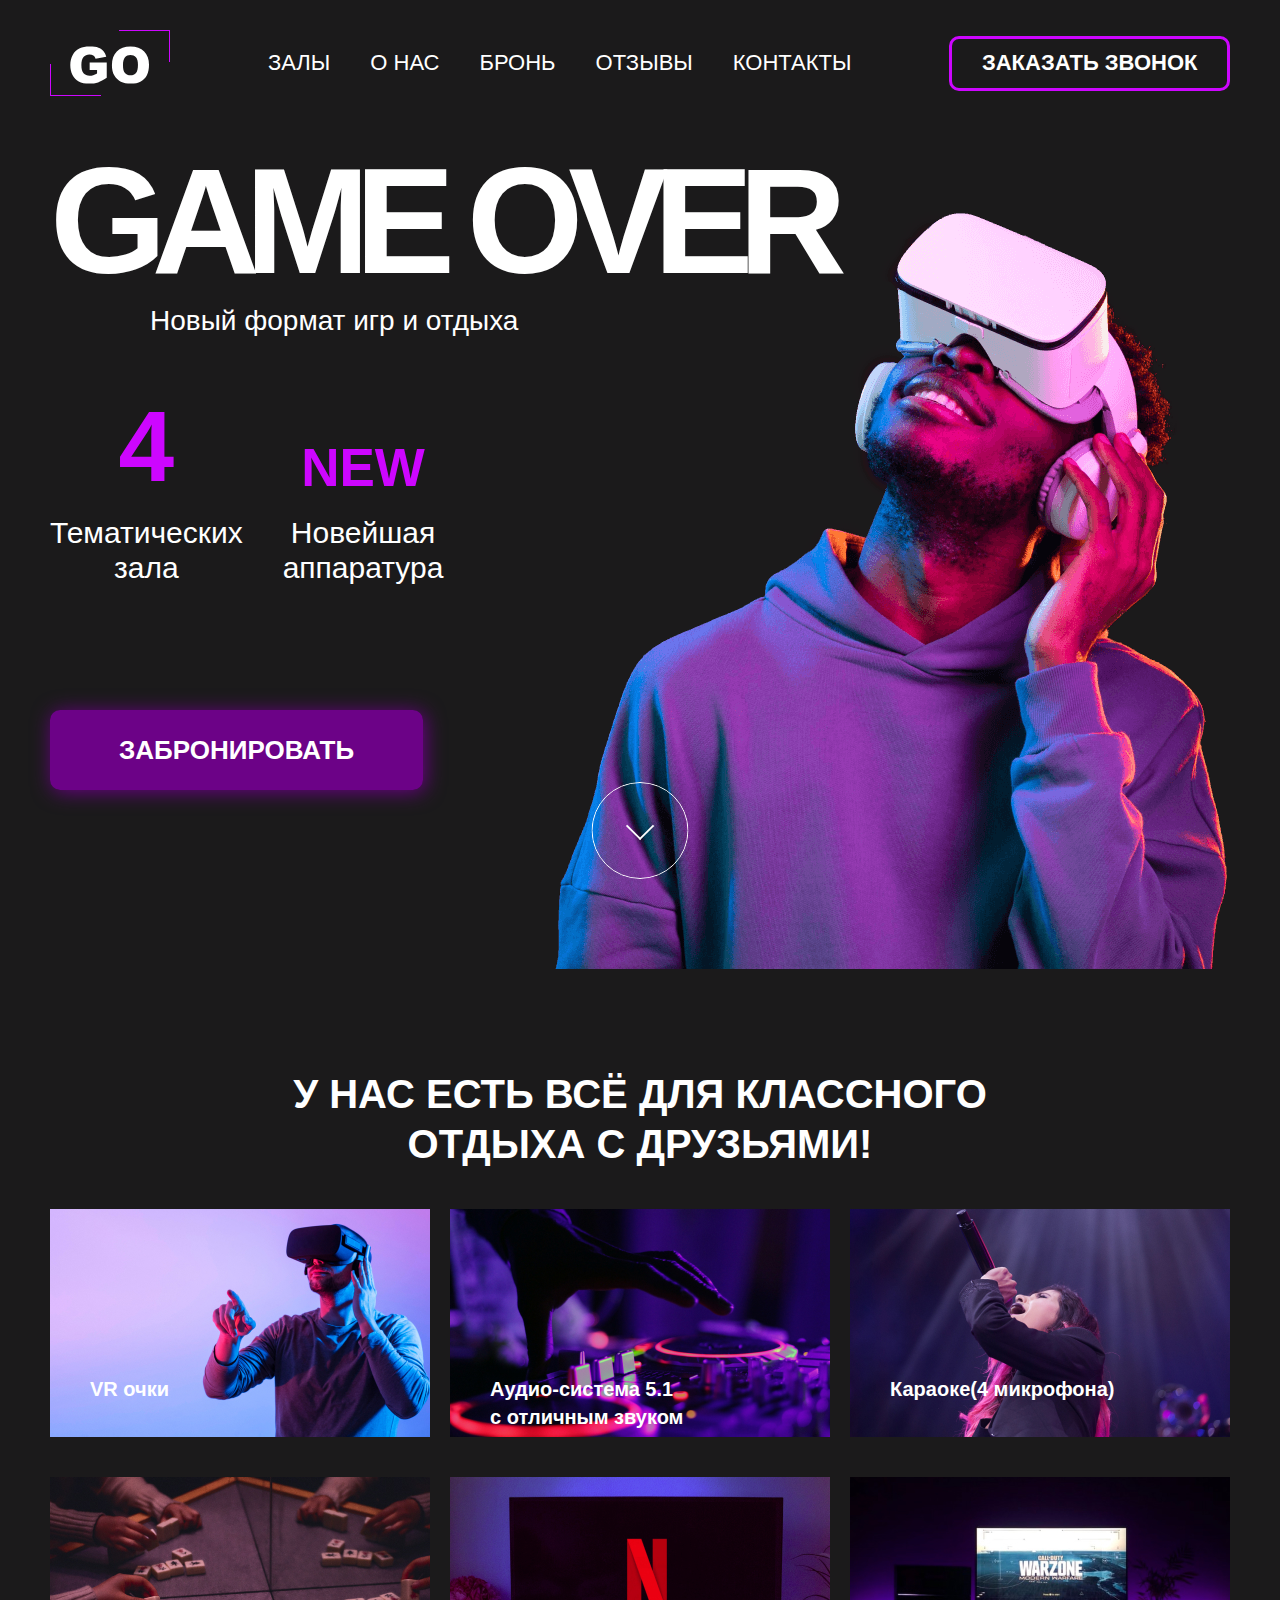
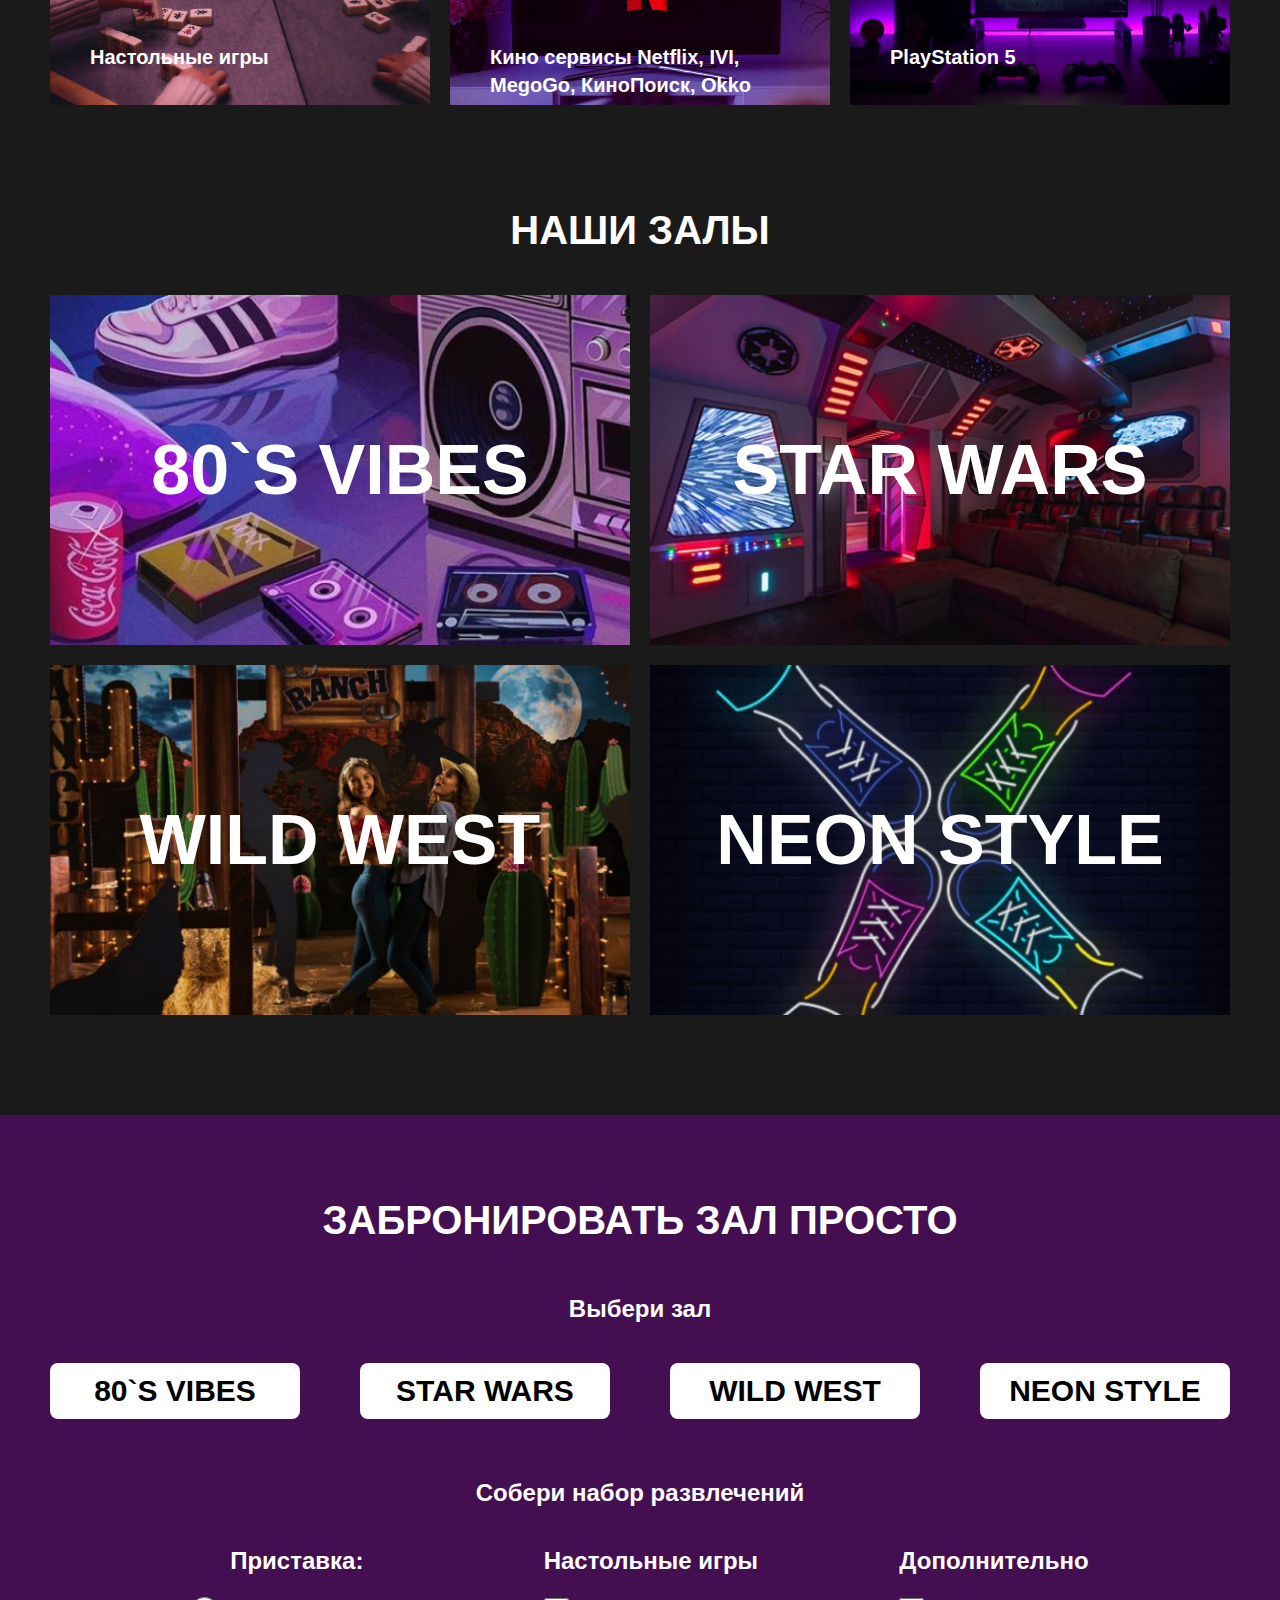
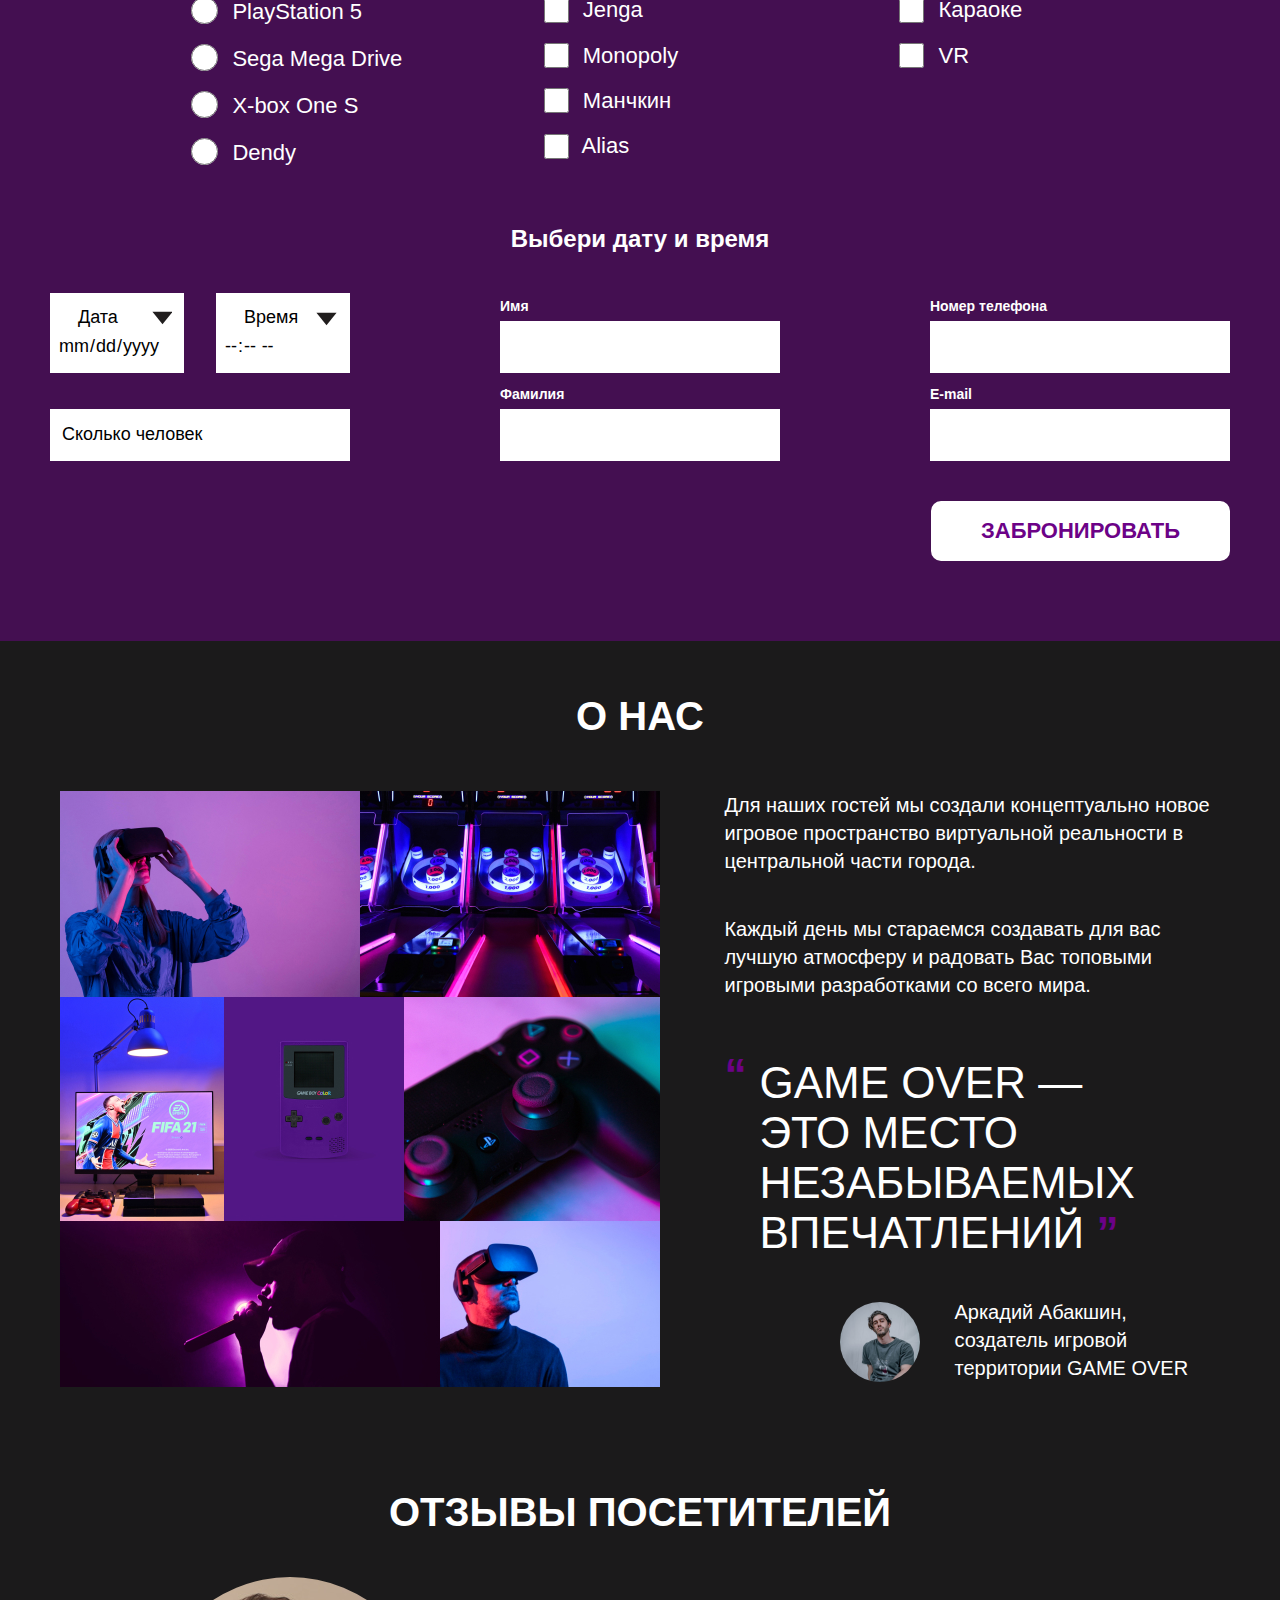
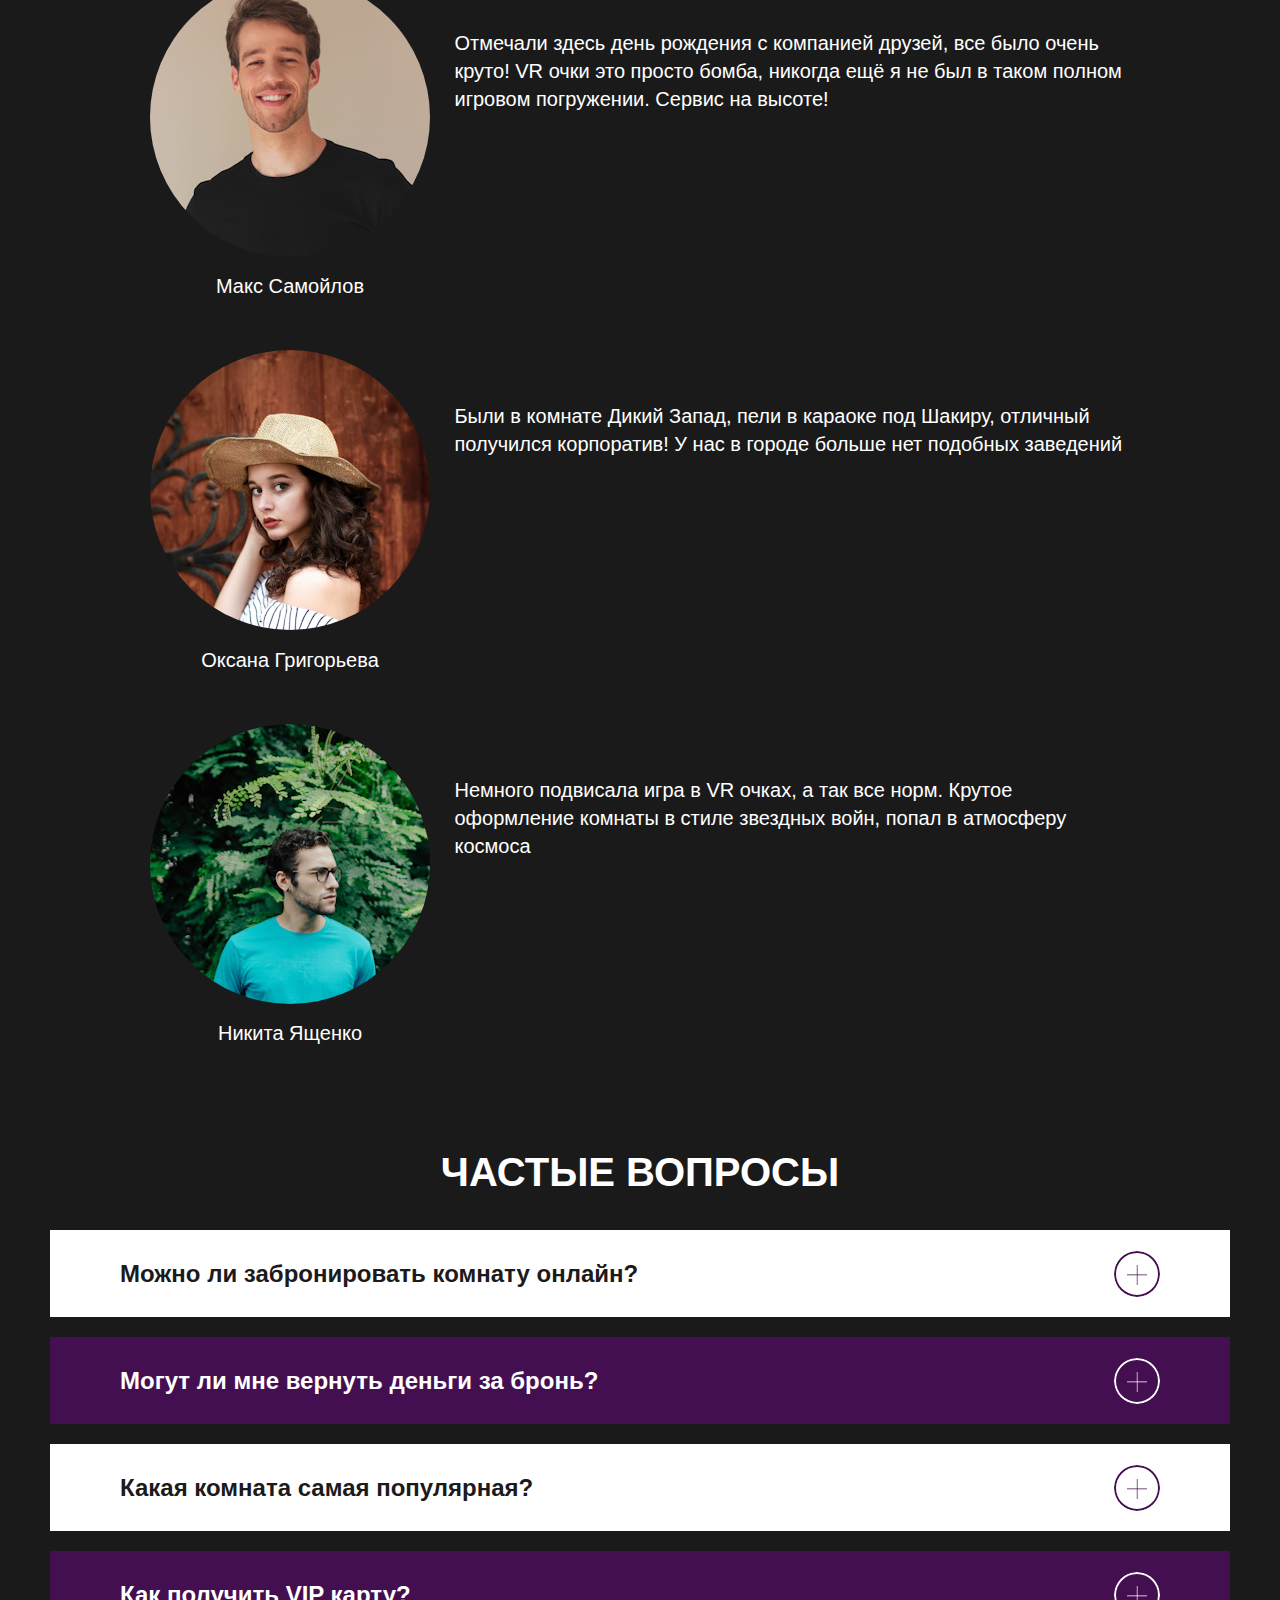
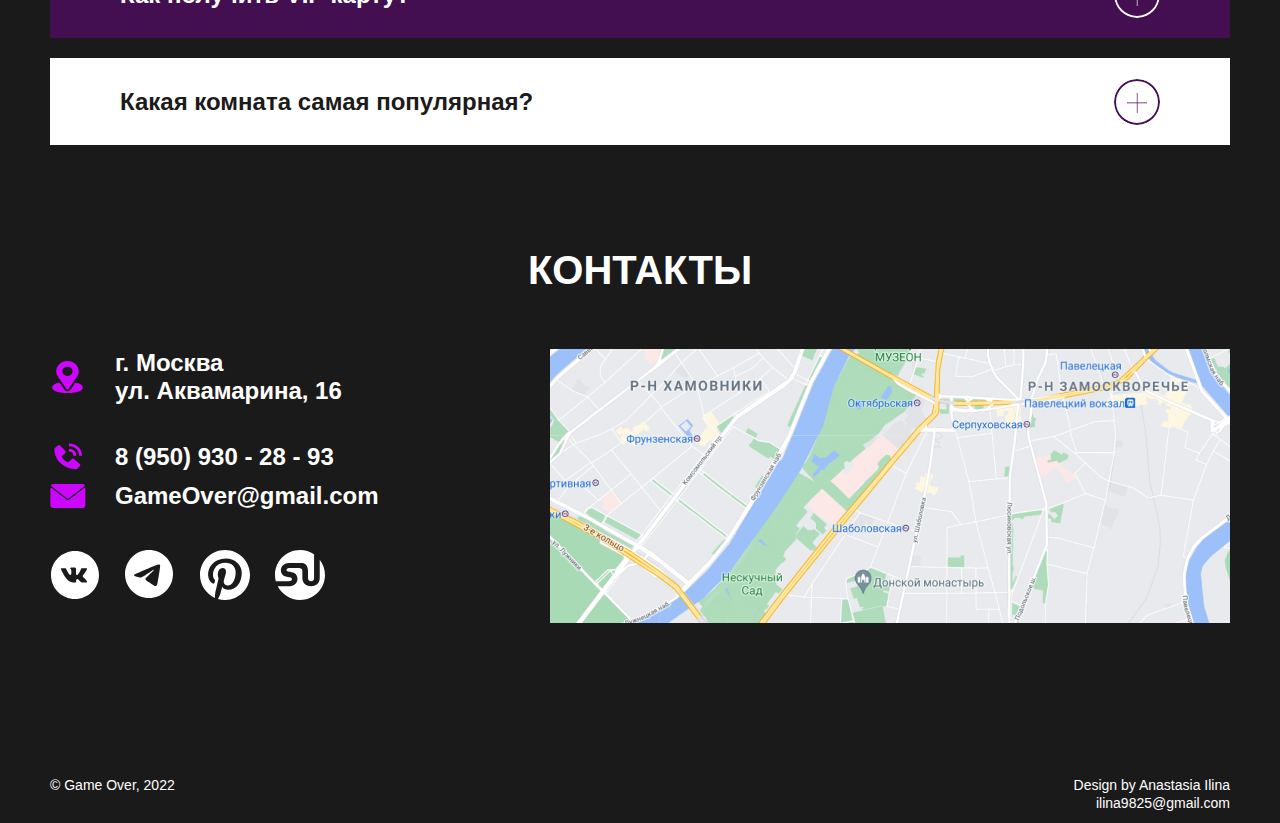
==== commit 7a19d079: "module_3 lesson_03" ====
--- a/index.html
+++ b/index.html
@@ -55,7 +55,7 @@
           <a class="hero__button" href="#reservation">Забронировать</a>
           <a class="hero__arrow-down" href="#relaxation">
           <svg class="arrow-down" width="97" height="97" viewBox="0 0 97 97" fill="none" xmlns="http://www.w3.org/2000/svg">
-            <circle class="arrow-down__cicrcle" cx="48.5" cy="48.5" r="48" stroke="currentColor" />
+            <circle class="arrow-down__circle" cx="48.5" cy="48.5" r="48" stroke="currentColor" />
             <rect class="arrow-down__check" x="34.4255" y="43.9162" width="1.82001" height="20.0201" transform="rotate(-44.9975 34.4255 43.9162)" fill="white" />
             <rect class="arrow-down__check" x="48.5807" y="58.0737" width="1.82001" height="20.0201" transform="rotate(-134.997 48.5807 58.0737)" fill="white" />
           </svg>
@@ -378,9 +378,9 @@
       <div class="contacts__flex">
         <div class="contacts__general">
           <address class="address">
-            <p class="address__link address__link_type_location">г. Москва
+            <a class="address__link address__link_type_location" href="#">г. Москва
               ул. Аквамарина, 16
-            </p>
+            </a>
             <a class="address__link address__link_type_phone" href="tel:89509302893">8 (950) 930 - 28 - 93</a>
             <a class="address__link address__link_type_email" href="mailto:GameOver@gmail.com" lang="en">GameOver@gmail.com</a>
           </address>
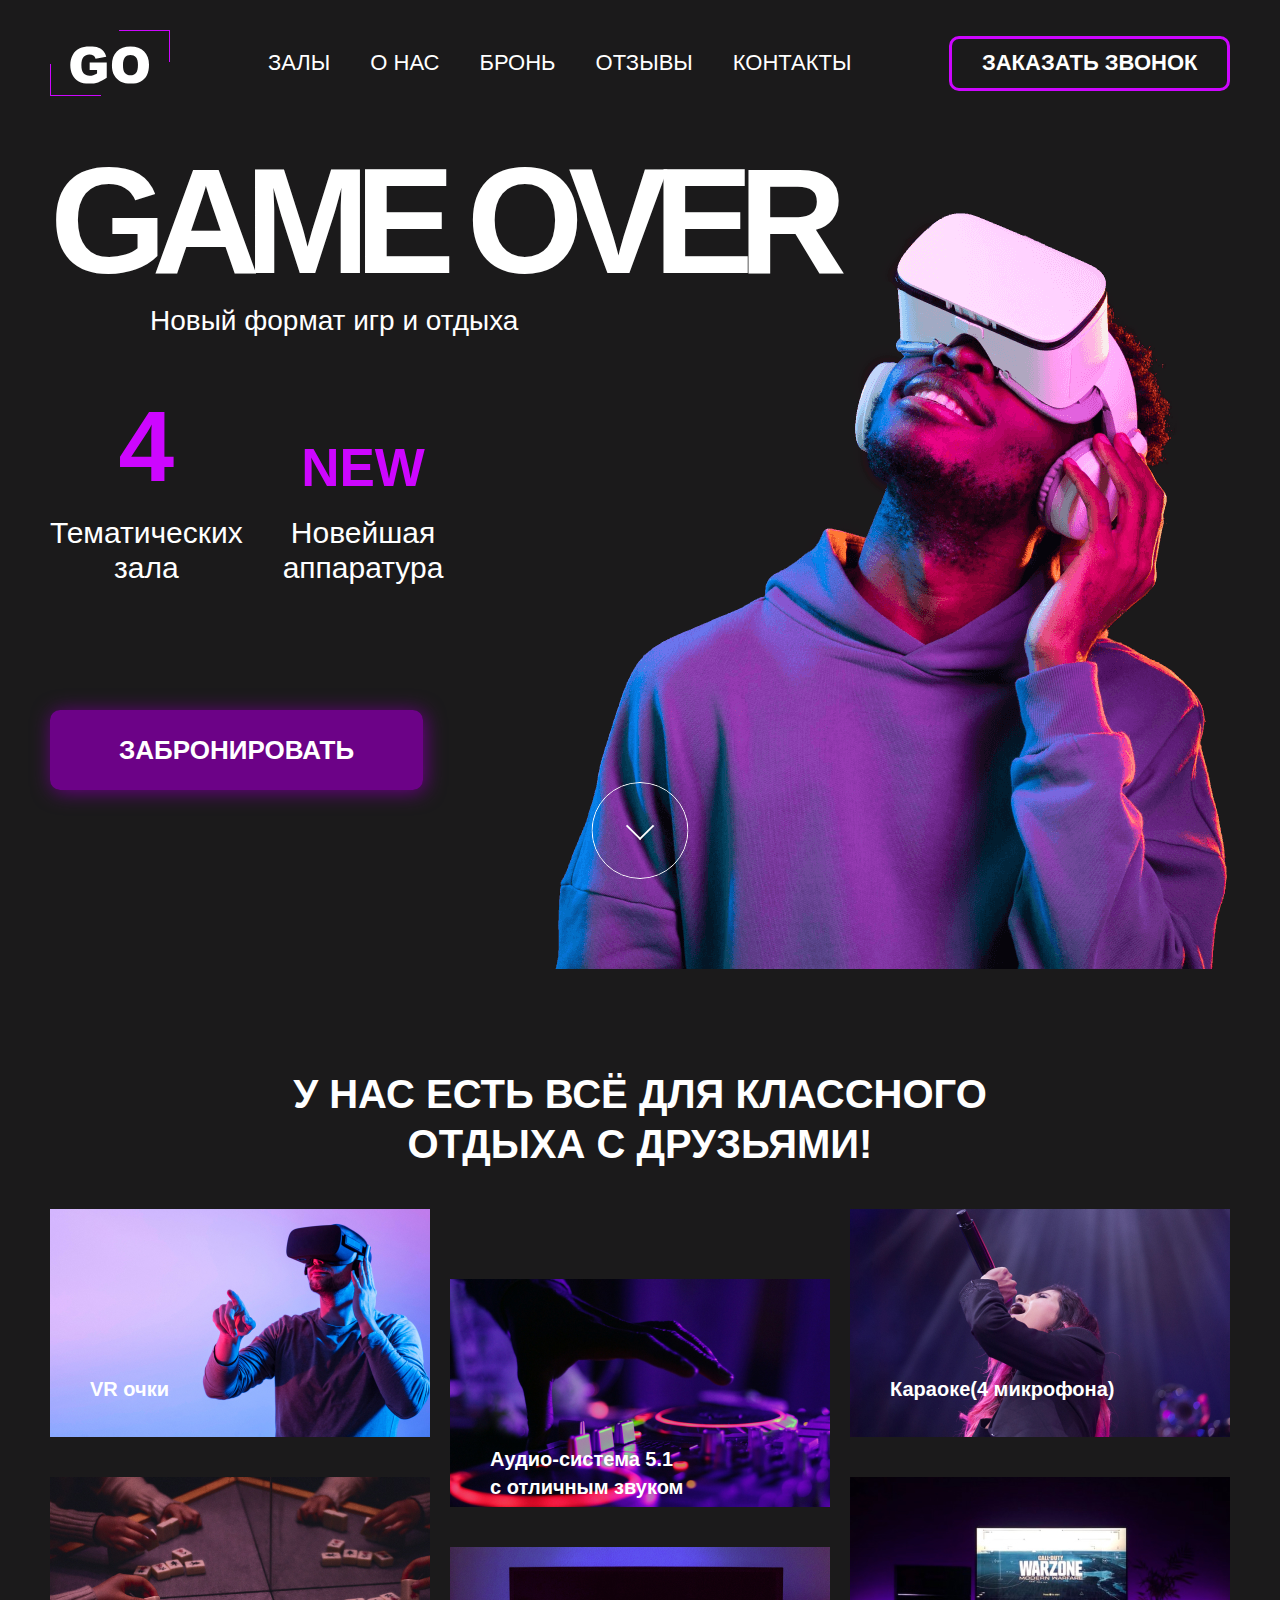
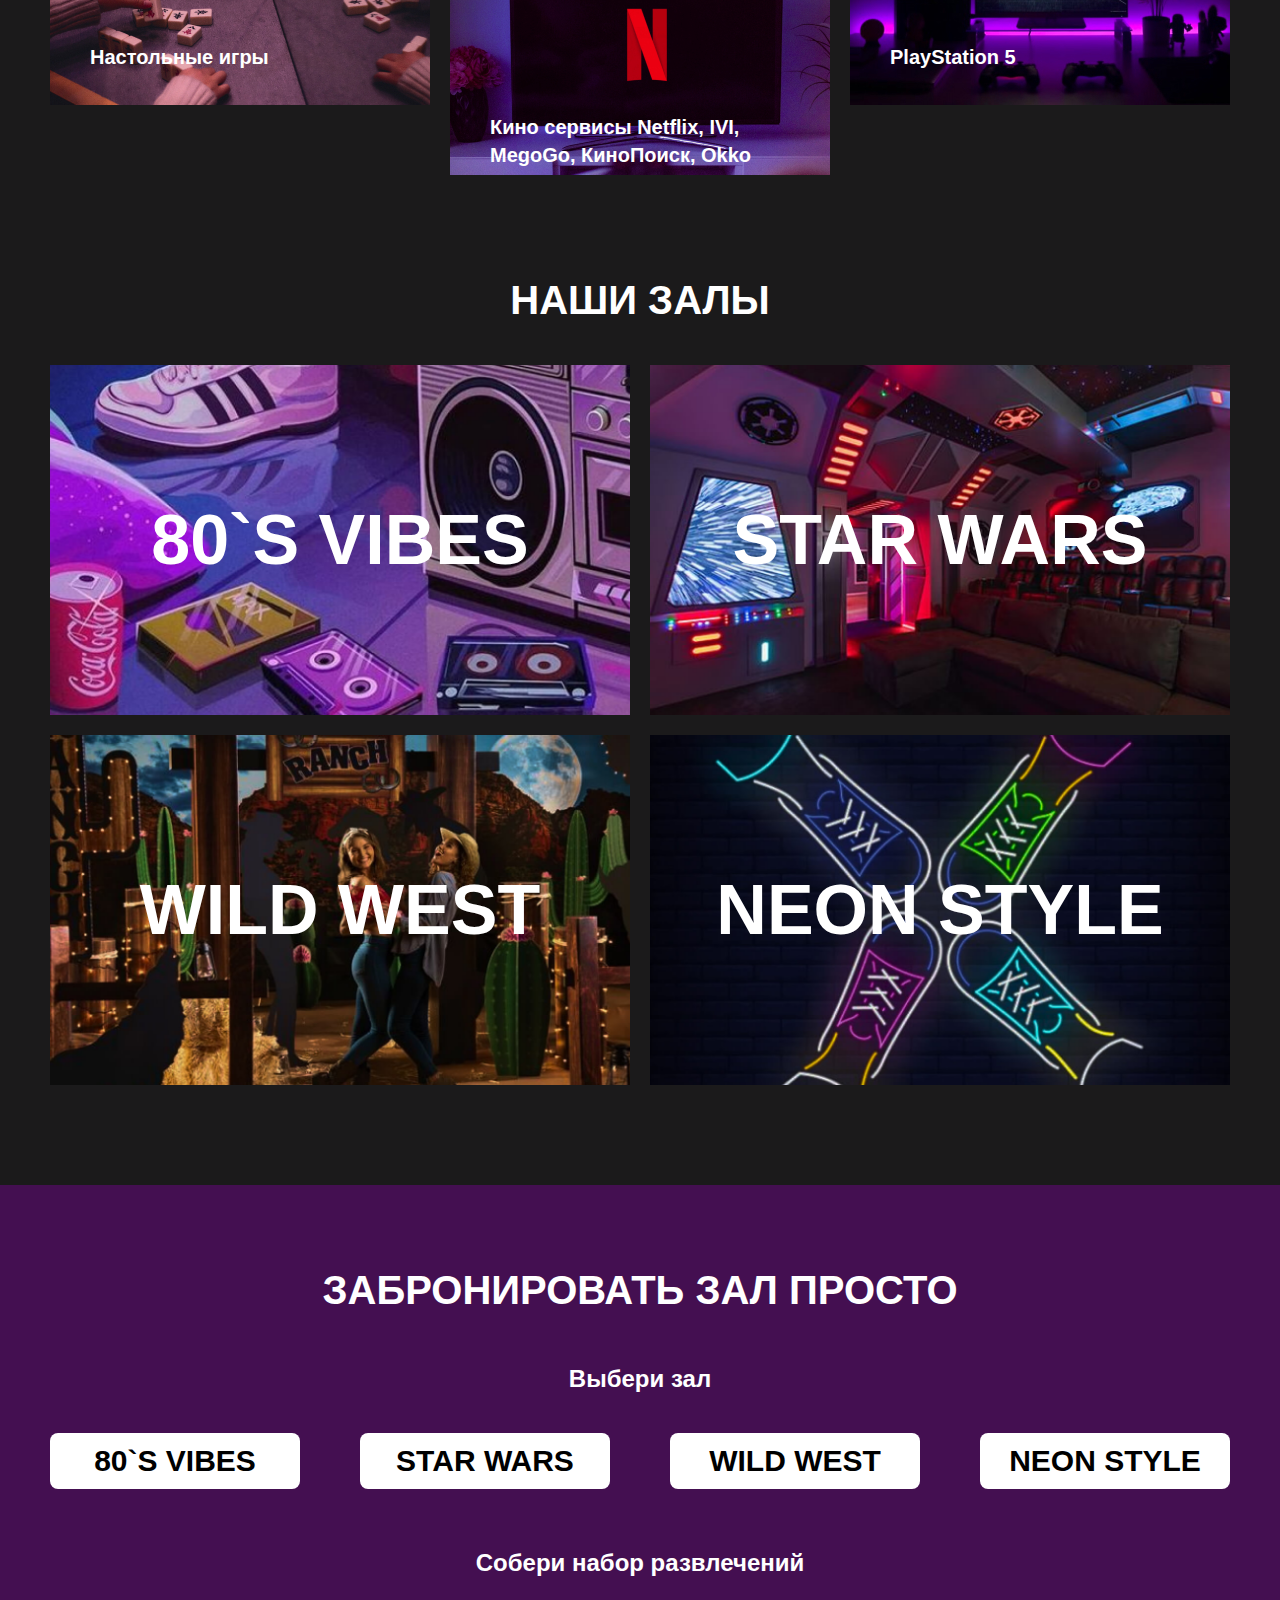
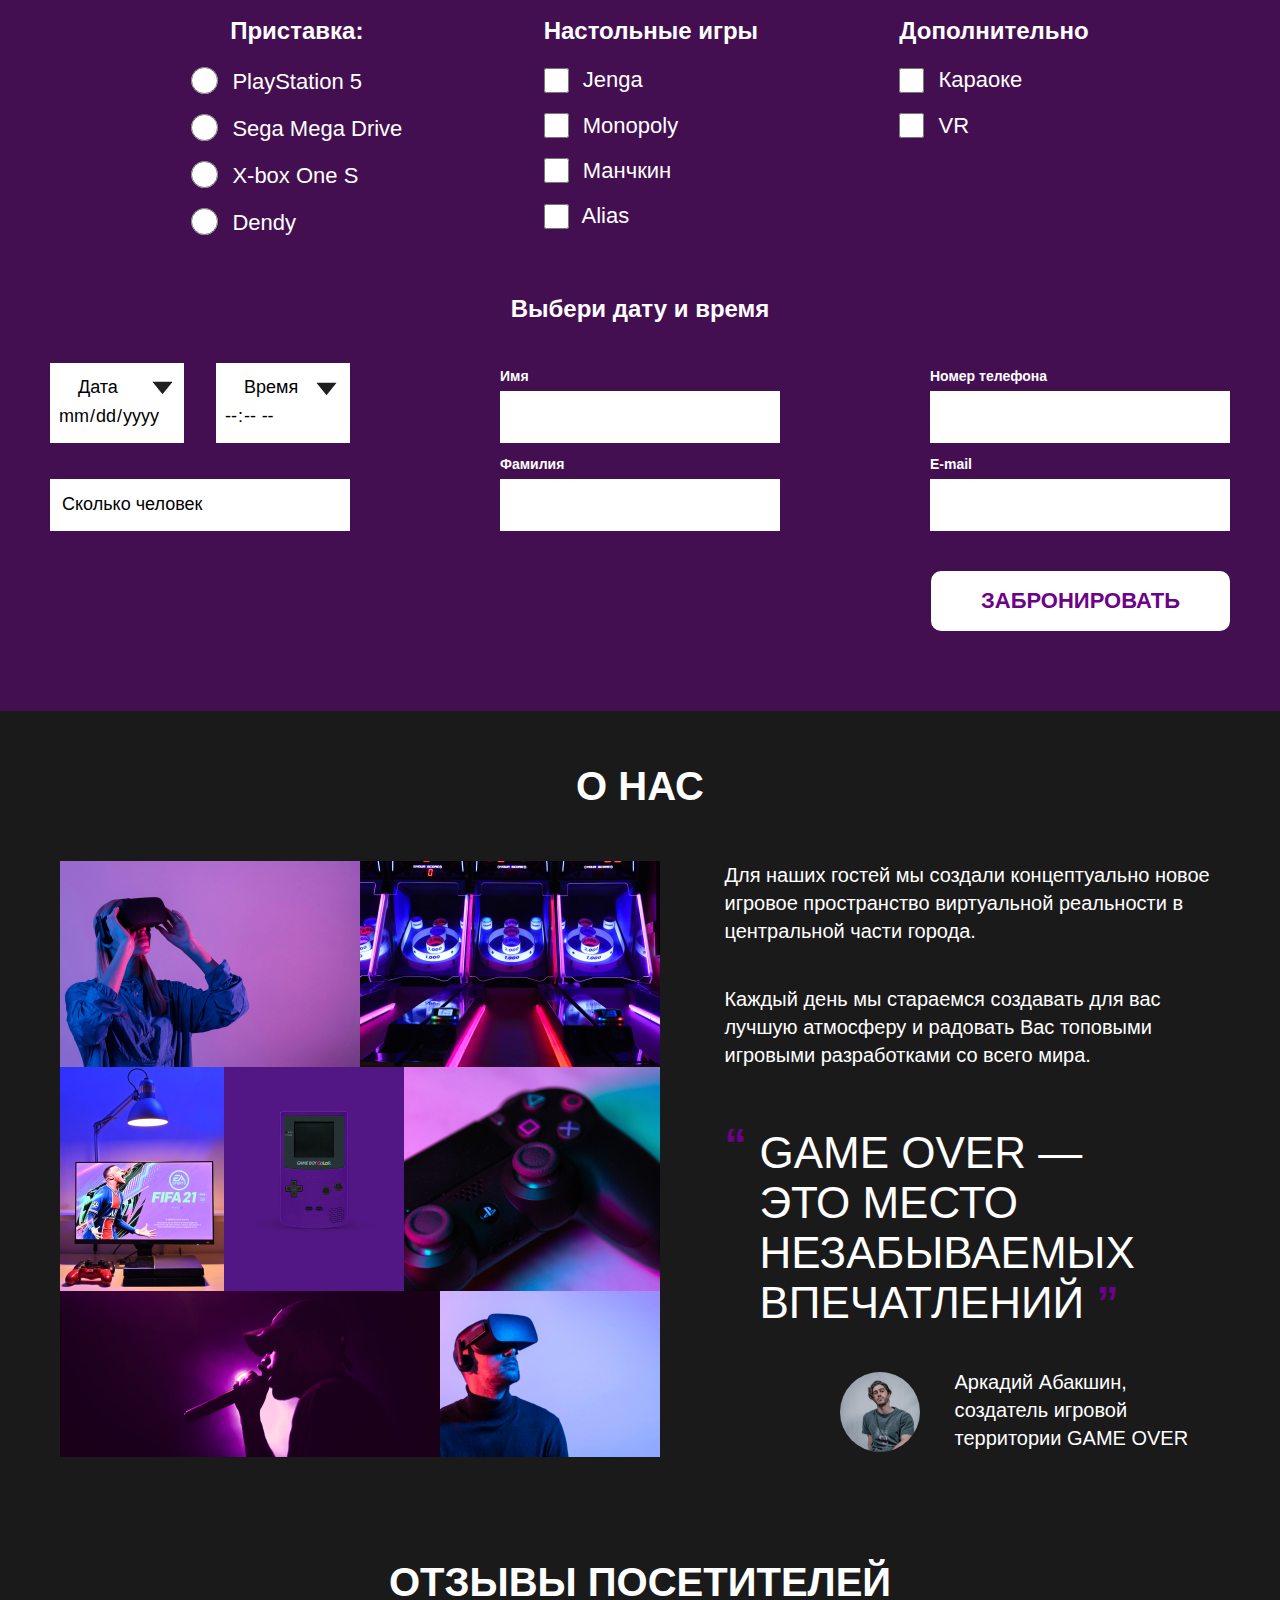
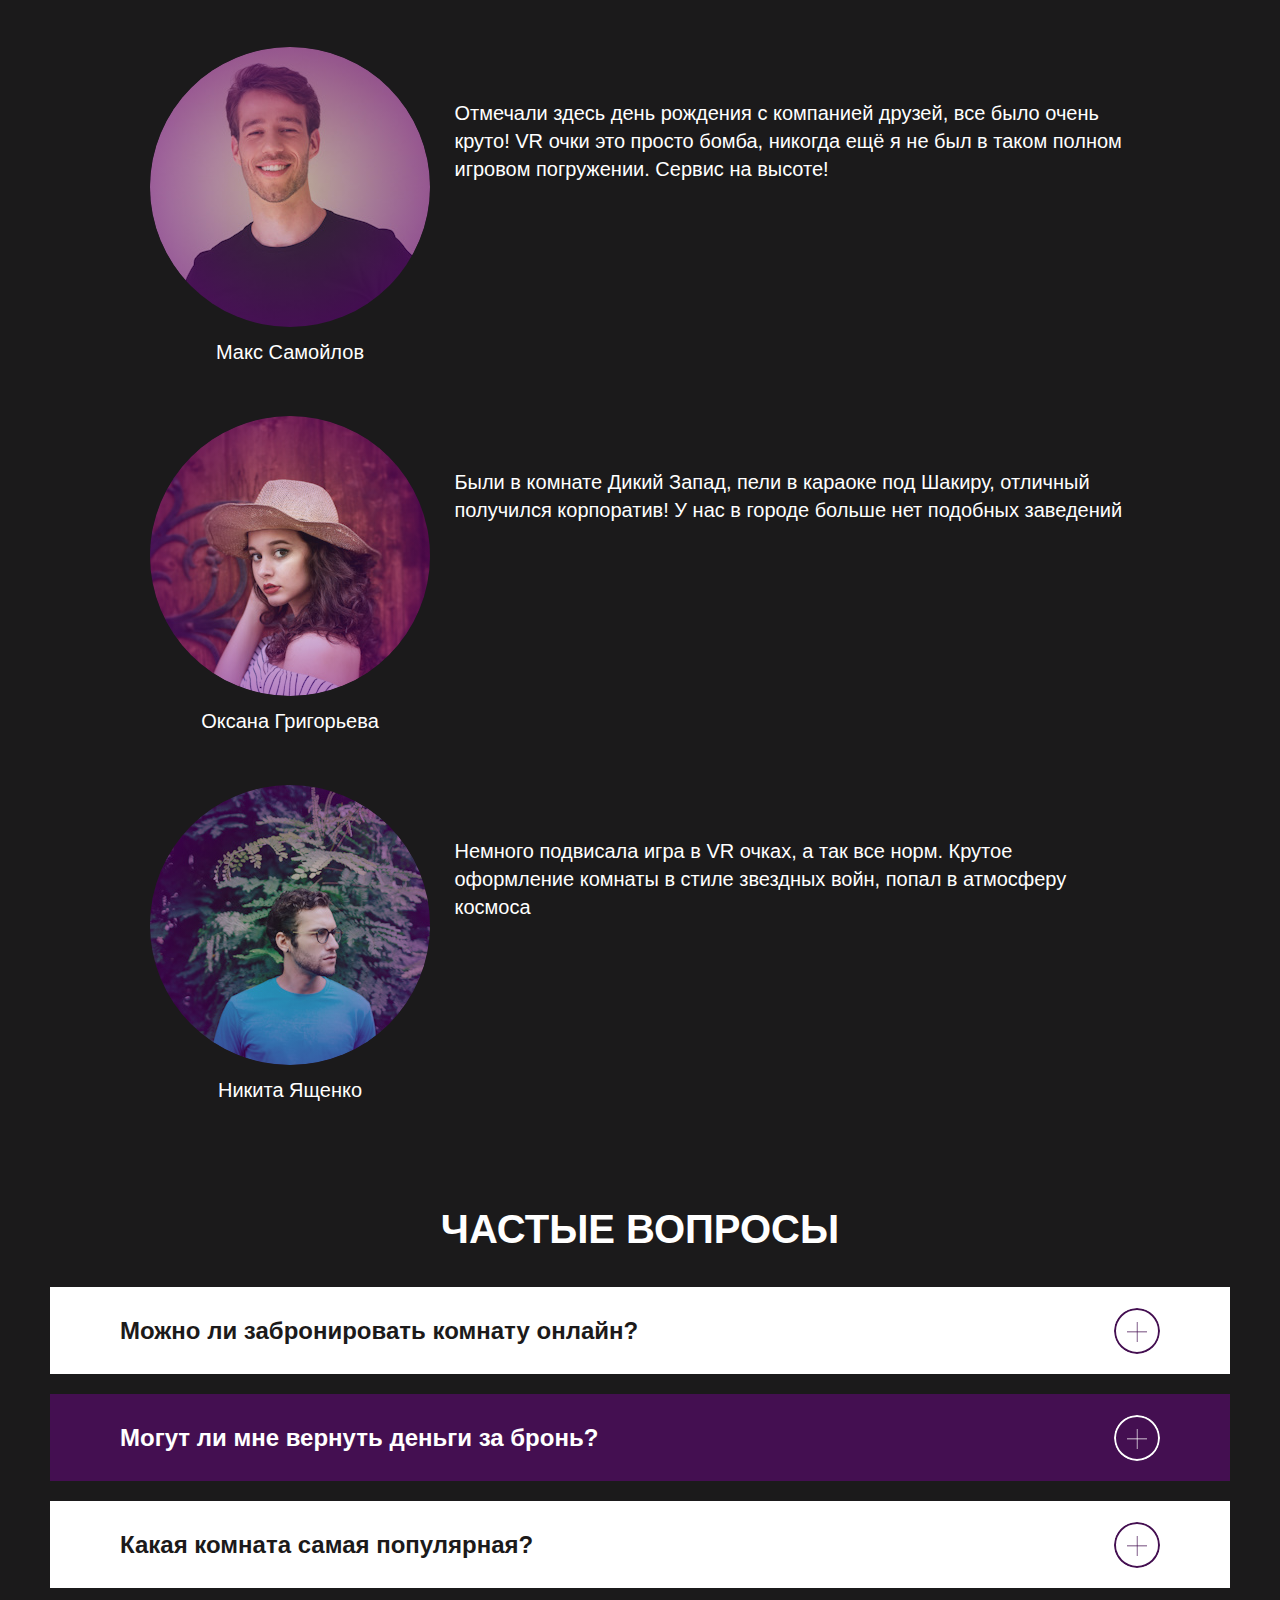
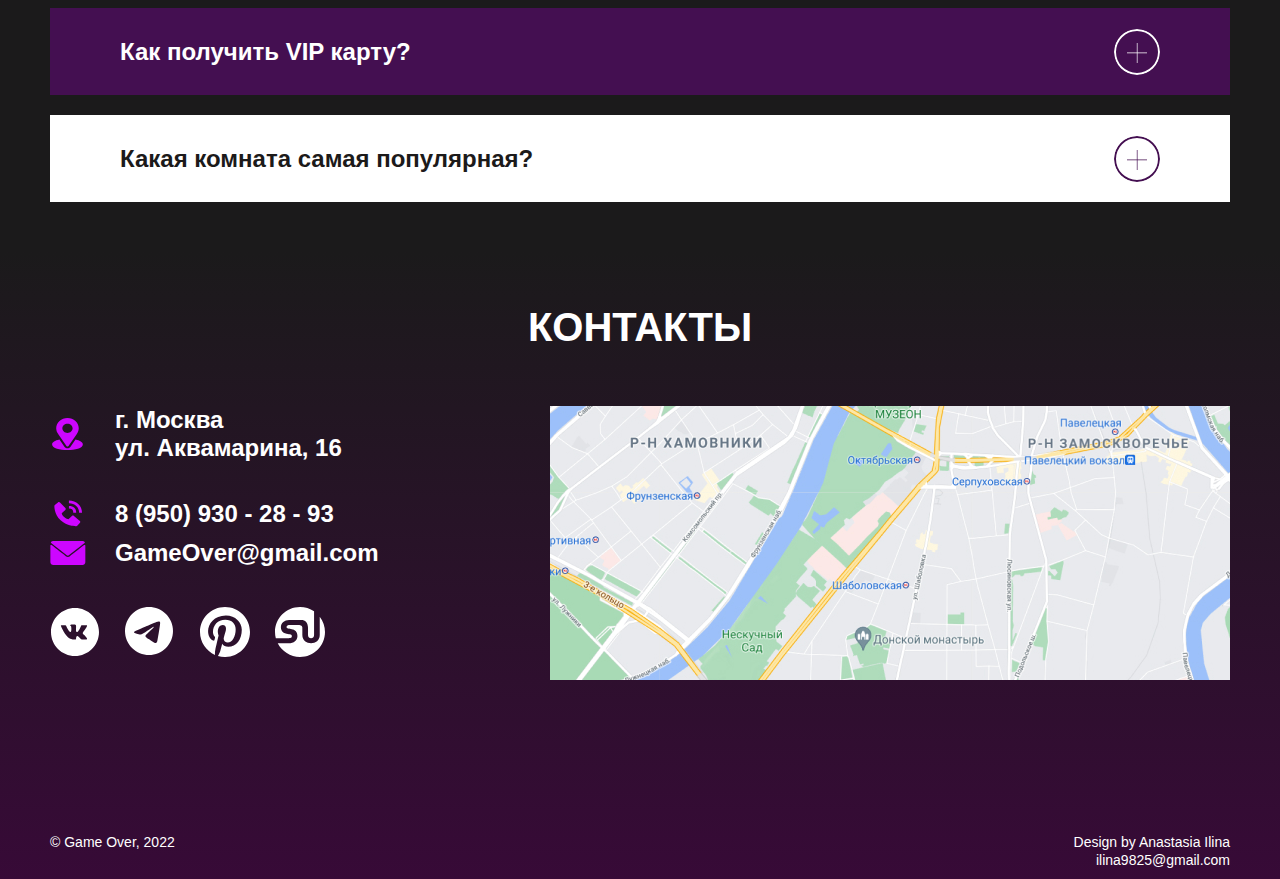
==== commit 67e5efa2: "module_3 lesson_04" ====
--- a/index.html
+++ b/index.html
@@ -75,7 +75,7 @@
             <p class="relaxation__text">VR очки</p>
           </li>
 
-          <li class="relaxation__item relaxation__item_theme_audio">
+          <li class="relaxation__item relaxation__item_theme_audio relaxation__item_transform_down">
             <p class="relaxation__text">Аудио-система 5.1 с&nbsp;отличным звуком</p>
           </li>
 
@@ -87,7 +87,7 @@
             <p class="relaxation__text">Настольные игры</p>
           </li>
 
-          <li class="relaxation__item relaxation__item_theme_netflix">
+          <li class="relaxation__item relaxation__item_theme_netflix relaxation__item_transform_down">
             <p class="relaxation__text">Кино сервисы Netflix, IVI, 
             MegoGo, КиноПоиск, Okko
             </p>
@@ -276,7 +276,9 @@
         <ul class="reviews__list">
           <li class="reviews__item">
             <figure class="reviews__figure">
-              <img class="reviews__picture" src="images/reviews/maks.jpg" alt="Фото посетителя" width="280" height="280">
+              <div class="reviews__wrap-picture">
+                <img class="reviews__picture" src="images/reviews/maks.jpg" alt="Фото посетителя" width="280" height="280">
+              </div>
               <figcaption class="reviews__name">Макс Самойлов</figcaption>
             </figure>
             <p class="reviews__text">
@@ -288,7 +290,9 @@
 
           <li class="reviews__item">
             <figure class="reviews__figure">
-              <img class="reviews__picture" src="images/reviews/oksana.jpg" alt="Фото посетителя" width="280" height="280">
+              <div class="reviews__wrap-picture">
+                <img class="reviews__picture" src="images/reviews/oksana.jpg" alt="Фото посетителя" width="280" height="280">
+              </div>
               <figcaption class="reviews__name">Оксана Григорьева</figcaption>
             </figure>
             <p class="reviews__text">
@@ -299,7 +303,9 @@
 
           <li class="reviews__item">
             <figure class="reviews__figure">
-              <img class="reviews__picture" src="images/reviews/nikita.jpg" alt="Фото посетителя" width="280" height="280">
+              <div class="reviews__wrap-picture">
+                <img class="reviews__picture" src="images/reviews/nikita.jpg" alt="Фото посетителя" width="280" height="280">
+              </div>
               <figcaption class="reviews__name">Никита Ященко</figcaption>
             </figure>
             <p class="reviews__text">
--- a/styles/index.css
+++ b/styles/index.css
@@ -1,3 +1,4 @@
+@import "var.css";
 @import "style.css";
 @import "header.css";
 @import "hero.css";
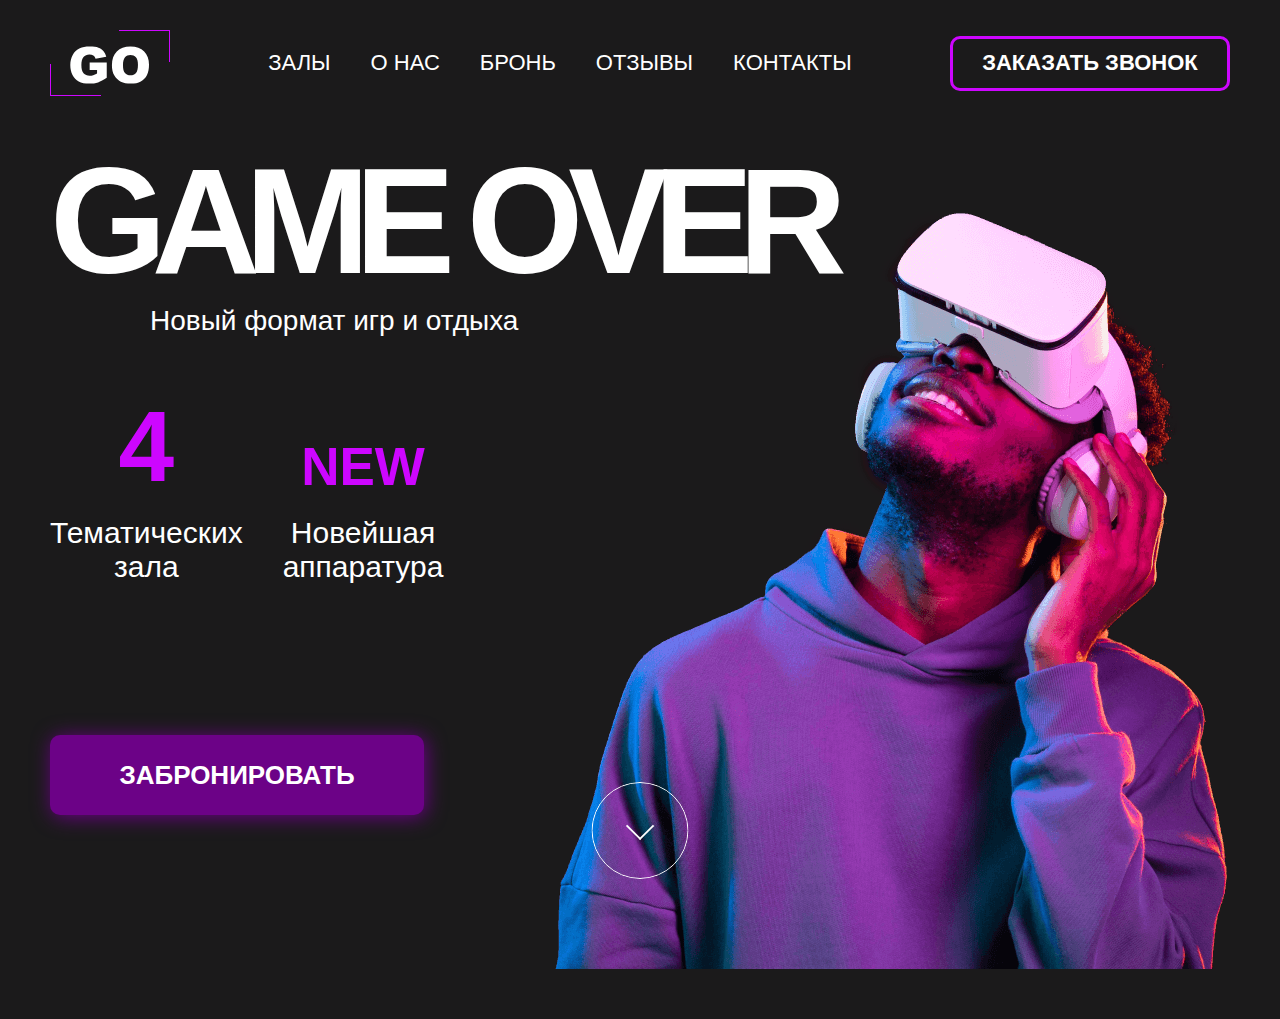
==== commit af7679ac: "adaptive header and hero" ====
--- a/index.html
+++ b/index.html
@@ -19,9 +19,14 @@
 <body>
   <header class="header">
     <div class="container header__container">
-      <img class="logo" src="images/header/logo.svg" alt="Логотип состоящий из букв G и O " height="66">
+      <img class="logo header__logo" src="images/header/logo.svg" alt="Логотип состоящий из букв G и O " height="66">
 
       <nav class="navigation">
+        <button class="navigation-menu" type="button">
+          <span class="navigation-menu__line line__top"></span>
+          <span class="navigation-menu__line line__middle"></span>
+          <span class="navigation-menu__line line__bottom"></span>
+        </button>
         <ul class="navigation__list">
           <li><a class="navigation__link" href="#halls">Залы</a></li>
           <li><a class="navigation__link" href="#about">О нас</a></li>
@@ -64,384 +69,384 @@
       </div>
     </section>
 
-    <section id="relaxation" class="relaxation">
-      <div class="container">
-        <h2 class="relaxation__title">У нас есть всё для классного
-          отдыха с друзьями!
-        </h2>
-
-        <ul class="relaxation__list">
-          <li class="relaxation__item relaxation__item_theme_vr">
-            <p class="relaxation__text">VR очки</p>
-          </li>
-
-          <li class="relaxation__item relaxation__item_theme_audio relaxation__item_transform_down">
-            <p class="relaxation__text">Аудио-система 5.1 с&nbsp;отличным звуком</p>
-          </li>
-
-          <li class="relaxation__item relaxation__item_theme_microphone">
-            <p class="relaxation__text">Караоке(4 микрофона)</p>
-          </li>
-
-          <li class="relaxation__item relaxation__item_theme_games">
-            <p class="relaxation__text">Настольные игры</p>
-          </li>
-
-          <li class="relaxation__item relaxation__item_theme_netflix relaxation__item_transform_down">
-            <p class="relaxation__text">Кино сервисы Netflix, IVI, 
-            MegoGo, КиноПоиск, Okko
-            </p>
-          </li>
-
-          <li class="relaxation__item relaxation__item_theme_sony">
-            <p class="relaxation__text">PlayStation 5</p>
-          </li>
-        </ul>
-      </div>
-    </section>
-
-    <section id="halls" class="halls">
-      <div class="container">
-        <h2 class="halls__title">Наши залы</h2>
-        <ol class="halls__list">
-          <li class="halls__item halls__item_theme_80-vibes">
-            <a class="halls__link" href="#" lang="en">80`s vibes</a>
-          </li>
-          <li class="halls__item halls__item_theme_star-wars">
-            <a class="halls__link" href="#" lang="en">Star wars</a>
-          </li>
-          <li class="halls__item halls__item_theme_wild-west">
-            <a class="halls__link" href="#" lang="en">Wild west</a>
-          </li>
-          <li class="halls__item halls__item_theme_neon-style">
-            <a class="halls__link" href="#" lang="en">Neon style</a>
-          </li>
-        </ol>
-      </div>
-    </section>
-
-    <section id="reservation" class="reservation">
-      <div class="container">
-        <h2 class="reservation__title">Забронировать зал просто</h2>
-
-        <form class="form" name="formReservation" action="https://jsonplaceholder.typicode.com/posts" method="POST">
-
-          <fieldset class="form__fieldset reservation-halls">
-            <legend class="form__title">Выбери зал</legend>
-            <div class="reservation-halls__flex">
-              <input id="vibes" class="visually-hidden reservation-halls__control" type="radio" name="halls" value="vibes">
-              <label for="vibes" class="reservation-halls__name" lang="en">80`s vibes</label>
-                
-              <input id="star-wars" class="visually-hidden reservation-halls__control" type="radio" name="halls" value="starWars">
-              <label for="star-wars" class="reservation-halls__name" lang="en">Star wars</label>
-              
-              <input id="wild-west" class="visually-hidden reservation-halls__control" type="radio" name="halls" value="wildWest">
-              <label for="wild-west" class="reservation-halls__name" lang="en">Wild west</label>
-                
-              <input id="neon" class="visually-hidden reservation-halls__control" type="radio" name="halls" value="neon">
-              <label for="neon" class="reservation-halls__name" lang="en">Neon style</label>
-            </div>
-          </fieldset>
-
-          <fieldset class="form__fieldset reservation-kit">
-            <legend  class="form__title">Собери набор развлечений</legend>
-            <div class="reservation-kit__flex">
-              <fieldset class="form__fieldset reservation-kit__fieldset">
-                <legend class="form__title form__subtitle">Приставка:</legend>
-
-                <label class="reservation-kit__name" lang="en">
-                  <input class="reservation-kit__control" type="radio" name="console" value="playStation" lang="en">
-                PlayStation 5
-                </label>
-
-                <label class="reservation-kit__name" lang="en">
-                  <input class="reservation-kit__control" type="radio" name="console" value="sega">
-                Sega Mega Drive
-                </label>
-
-                <label class="reservation-kit__name" lang="en">
-                  <input class="reservation-kit__control" type="radio" name="console" value="xBox">
-                X-box One S
-                </label>
-
-                <label class="reservation-kit__name" lang="en">
-                  <input class="reservation-kit__control" type="radio" name="console" value="dendy">
-                Dendy
-                </label>
-              </fieldset>
-
-              <fieldset class="form__fieldset reservation-kit__fieldset">
-                <legend class="form__title form__subtitle">Настольные игры</legend>
-
-                <label class="reservation-kit__name" lang="en">
-                  <input class="reservation-kit__control reservation-kit__control_size_small" type="checkbox" name="boardgames" value="jenga">
-                Jenga
-                </label>
-
-                <label class="reservation-kit__name" lang="en">
-                  <input class="reservation-kit__control reservation-kit__control_size_small" type="checkbox" name="boardgames" value="monopoly">
-                Monopoly
-                </label>
-
-                <label class="reservation-kit__name">
-                  <input class="reservation-kit__control reservation-kit__control_size_small" type="checkbox" name="boardgames" value="manchckin">
-                Манчкин
-                </label>
-
-                <label class="reservation-kit__name" lang="en">
-                  <input class="reservation-kit__control reservation-kit__control_size_small" type="checkbox" name="boardgames" value="alias">
-                Alias
-                </label>
-              </fieldset>
-
-              <fieldset class="form__fieldset reservation-kit__fieldset">
-                <legend class="form__title form__subtitle">Дополнительно</legend>
-
-                <label class="reservation-kit__name">
-                  <input class="reservation-kit__control reservation-kit__control_size_small" type="checkbox" name="additionally" value="karaoke">
-                  Караоке
-                </label>
-
-                <label class="reservation-kit__name" lang="en">
-                  <input class="reservation-kit__control reservation-kit__control_size_small" type="checkbox" name="additionally" value="vr">
-                  VR
-                </label>
-              </fieldset>
-            </div>
-          </fieldset>
-
-
-          <fieldset class="form__fieldset reservation-choose">
-            <legend class="form__title">Выбери дату и время</legend>
-            <div class="reservation-choose__flex">
-              <div class="reservation-choose__column">
-                <div class="reservation-choose__flex choose-date">
-                  <input class="reservation-choose__date" type="date" name="date" data-placeholder="Дата" required>
-                  <input class="reservation-choose__date" type="time" name="time" data-placeholder="Время" required>
-                </div>
-                <input class="reservation-choose__input" type="number" name="numberOfPersons" placeholder="Сколько человек" required>
-              </div>
-                
-              <div class="reservation-choose__column reservation-choose__column_size_small">
-                <label class="reservation-choose__name" for="name">Имя</label>
-                <input class="reservation-choose__input" type="text" name="name" id="name" required>
-
-                <label class="reservation-choose__name" for="secondName">Фамилия</label>
-                <input class="reservation-choose__input" type="text" name="secondName" id="secondName" required>
-              </div>
-                
-              <div class="reservation-choose__column">
-                <label class="reservation-choose__name" for="phone">Номер телефона</label>
-                <input class="reservation-choose__input" type="tel" name="phone" id="phone" required title="+7или8-___-___-__-__" pattern="^\+?[7-8]-?[0-9]{3}-?[0-9]{3}-?[0-9]{2}-?[0-9]{2}$">
-
-                <label class="reservation-choose__name" for="email">E-mail</label>
-                <input class="reservation-choose__input" id="email" type="email" name="email" required>
-              </div>
-            </div>
-          </fieldset>
-
-          <button class="form__button" type="submit">Забронировать</button>
-            
-        </form>
-      </div>
-    </section>
-
-    <section id="about" class="about">
-      <div class="container">
-        <h2 class="about__title">О нас</h2>
-        <div>
-          <img class="about__left-side" src="images/main/colage.jpg" alt="Коллаж из фото игровых развлечений" width="600" height="596">
-          <div class="about__right-side">
-            <div class="about__contents">
-              <p class="about__text">Для наших гостей мы создали концептуально новое игровое пространство виртуальной реальности в центральной части города.</p>
-              <p class="about__text">Каждый день мы стараемся создавать для вас лучшую атмосферу и радовать Вас топовыми игровыми разработками со всего мира.</p>
-            </div>
-            <blockquote class="quote">
-              <p class="quote__text"><strong class="quote__text-phrase" lang="en">GAME OVER</strong> &mdash; 
-                  это место незабываемых впечатлений</p>
-              <figure class="quote__author-block">
-                <img class="quote__author-image" src="images/main/arkadiy.jpg" alt="Мужчина в серой футболке" width="80" height="80">
-                <figcaption class="quote__author">Аркадий Абакшин, создатель игровой территории <span lang="en">GAME OVER</span></figcaption>
-              </figure>
-            </blockquote>
-          </div>
-        </div>
-      </div>
-    </section>
-
-    <section id="reviews" class="reviews">
-      <div class="reviews__container">
-        <h2 class="reviews__title">Отзывы посетителей</h2>
-
-        <ul class="reviews__list">
-          <li class="reviews__item">
-            <figure class="reviews__figure">
-              <div class="reviews__wrap-picture">
-                <img class="reviews__picture" src="images/reviews/maks.jpg" alt="Фото посетителя" width="280" height="280">
-              </div>
-              <figcaption class="reviews__name">Макс Самойлов</figcaption>
-            </figure>
-            <p class="reviews__text">
-              Отмечали здесь день рождения с компанией друзей, все было очень круто! 
-              <span lang="en">VR</span> очки это просто бомба, никогда ещё я не был в таком полном игровом погружении. 
-              Сервис на высоте!
-            </p>
-          </li>
-
-          <li class="reviews__item">
-            <figure class="reviews__figure">
-              <div class="reviews__wrap-picture">
-                <img class="reviews__picture" src="images/reviews/oksana.jpg" alt="Фото посетителя" width="280" height="280">
-              </div>
-              <figcaption class="reviews__name">Оксана Григорьева</figcaption>
-            </figure>
-            <p class="reviews__text">
-              Были в комнате Дикий Запад, пели в караоке под Шакиру, отличный получился корпоратив! 
-              У нас в городе больше нет подобных заведений
-            </p>
-          </li>
-
-          <li class="reviews__item">
-            <figure class="reviews__figure">
-              <div class="reviews__wrap-picture">
-                <img class="reviews__picture" src="images/reviews/nikita.jpg" alt="Фото посетителя" width="280" height="280">
-              </div>
-              <figcaption class="reviews__name">Никита Ященко</figcaption>
-            </figure>
-            <p class="reviews__text">
-              Немного подвисала игра в <span lang="en">VR</span> очках, а так все норм. 
-              Крутое оформление комнаты в стиле звездных войн, попал в атмосферу космоса
-            </p>
-          </li>
-        </ul>
-      </div>
-    </section>
-
-    <section class="faq">
-      <div class="container">
-        <h2 class="faq__title">Частые вопросы</h2>
-
-        <ul class="faq__list">
-          <li class="faq__item">
-            Можно ли забронировать комнату онлайн?
-            <button class="faq__button" type="button">
-              <svg class="faq__icon faq__icon-purple" width="46" height="46" viewBox="0 0 46 46" fill="none" xmlns="http://www.w3.org/2000/svg">
-                <path class="faq__active" d="M22.8306 14H23.5086V34H22.8306V14Z" fill="currentColor"/>
-                <path d="M13.0001 24.1695V23.4915H33.0001V24.1695H13.0001Z" fill="currentColor"/>
-                <circle cx="23.0001" cy="23" r="22" stroke="#440F51" stroke-width="2"/>
-              </svg>
-            </button>
-          </li>
-          <li class="faq__item">
-            Могут ли мне вернуть деньги за бронь?
-            <button class="faq__button" type="button">
-              <svg class="faq__icon faq__icon-white" width="46" height="46" viewBox="0 0 46 46" fill="none" xmlns="http://www.w3.org/2000/svg">
-                <path class="faq__active" d="M22.8305 14H23.5085V34H22.8305V14Z" fill="currentColor" />
-                <path d="M13 24.1695V23.4915H33V24.1695H13Z" fill="currentColor" />
-                <circle cx="23" cy="23" r="22" stroke="white" stroke-width="2" />
-              </svg>
-            </button>
-          </li>
-          <li class="faq__item">
-            Какая комната самая популярная?
-            <button class="faq__button" type="button">
-              <svg class="faq__icon faq__icon-purple" width="46" height="46" viewBox="0 0 46 46" fill="none" xmlns="http://www.w3.org/2000/svg">
-                <path class="faq__active" d="M22.8306 14H23.5086V34H22.8306V14Z" fill="currentColor"/>
-                <path d="M13.0001 24.1695V23.4915H33.0001V24.1695H13.0001Z" fill="currentColor"/>
-                <circle cx="23.0001" cy="23" r="22" stroke="#440F51" stroke-width="2"/>
-              </svg>
-            </button>
-          </li>
-          <li class="faq__item">
-            Как получить VIP карту?
-            <button class="faq__button" type="button">
-              <svg class="faq__icon faq__icon-white" width="46" height="46" viewBox="0 0 46 46" fill="none" xmlns="http://www.w3.org/2000/svg">
-                <path class="faq__active" d="M22.8305 14H23.5085V34H22.8305V14Z" fill="currentColor" />
-                <path d="M13 24.1695V23.4915H33V24.1695H13Z" fill="currentColor" />
-                <circle cx="23" cy="23" r="22" stroke="white" stroke-width="2" />
-              </svg>
-            </button>
-          </li>
-          <li class="faq__item">
-            Какая комната самая популярная?
-            <button class="faq__button" type="button">
-              <svg class="faq__icon faq__icon-purple" width="46" height="46" viewBox="0 0 46 46" fill="none" xmlns="http://www.w3.org/2000/svg">
-                <path class="faq__active" d="M22.8306 14H23.5086V34H22.8306V14Z" fill="currentColor"/>
-                <path d="M13.0001 24.1695V23.4915H33.0001V24.1695H13.0001Z" fill="currentColor"/>
-                <circle cx="23.0001" cy="23" r="22" stroke="#440F51" stroke-width="2"/>
-              </svg>
-            </button>
-          </li>
-        </ul>
-      </div>
-    </section>
+    <!-- <section id="relaxation" class="relaxation"> -->
+      <!-- <div class="container"> -->
+        <!-- <h2 class="relaxation__title">У нас есть всё для классного -->
+          <!-- отдыха с друзьями! -->
+        <!-- </h2> -->
+<!--  -->
+        <!-- <ul class="relaxation__list"> -->
+          <!-- <li class="relaxation__item relaxation__item_theme_vr"> -->
+            <!-- <p class="relaxation__text">VR очки</p> -->
+          <!-- </li> -->
+<!--  -->
+          <!-- <li class="relaxation__item relaxation__item_theme_audio relaxation__item_transform_down"> -->
+            <!-- <p class="relaxation__text">Аудио-система 5.1 с&nbsp;отличным звуком</p> -->
+          <!-- </li> -->
+<!--  -->
+          <!-- <li class="relaxation__item relaxation__item_theme_microphone"> -->
+            <!-- <p class="relaxation__text">Караоке(4 микрофона)</p> -->
+          <!-- </li> -->
+<!--  -->
+          <!-- <li class="relaxation__item relaxation__item_theme_games"> -->
+            <!-- <p class="relaxation__text">Настольные игры</p> -->
+          <!-- </li> -->
+<!--  -->
+          <!-- <li class="relaxation__item relaxation__item_theme_netflix relaxation__item_transform_down"> -->
+            <!-- <p class="relaxation__text">Кино сервисы Netflix, IVI,  -->
+            <!-- MegoGo, КиноПоиск, Okko -->
+            <!-- </p> -->
+          <!-- </li> -->
+<!--  -->
+          <!-- <li class="relaxation__item relaxation__item_theme_sony"> -->
+            <!-- <p class="relaxation__text">PlayStation 5</p> -->
+          <!-- </li> -->
+        <!-- </ul> -->
+      <!-- </div> -->
+    <!-- </section> -->
+<!--  -->
+    <!-- <section id="halls" class="halls"> -->
+      <!-- <div class="container"> -->
+        <!-- <h2 class="halls__title">Наши залы</h2> -->
+        <!-- <ol class="halls__list"> -->
+          <!-- <li class="halls__item halls__item_theme_80-vibes"> -->
+            <!-- <a class="halls__link" href="#" lang="en">80`s vibes</a> -->
+          <!-- </li> -->
+          <!-- <li class="halls__item halls__item_theme_star-wars"> -->
+            <!-- <a class="halls__link" href="#" lang="en">Star wars</a> -->
+          <!-- </li> -->
+          <!-- <li class="halls__item halls__item_theme_wild-west"> -->
+            <!-- <a class="halls__link" href="#" lang="en">Wild west</a> -->
+          <!-- </li> -->
+          <!-- <li class="halls__item halls__item_theme_neon-style"> -->
+            <!-- <a class="halls__link" href="#" lang="en">Neon style</a> -->
+          <!-- </li> -->
+        <!-- </ol> -->
+      <!-- </div> -->
+    <!-- </section> -->
+<!--  -->
+    <!-- <section id="reservation" class="reservation"> -->
+      <!-- <div class="container"> -->
+        <!-- <h2 class="reservation__title">Забронировать зал просто</h2> -->
+<!--  -->
+        <!-- <form class="form" name="formReservation" action="https://jsonplaceholder.typicode.com/posts" method="POST"> -->
+<!--  -->
+          <!-- <fieldset class="form__fieldset reservation-halls"> -->
+            <!-- <legend class="form__title">Выбери зал</legend> -->
+            <!-- <div class="reservation-halls__flex"> -->
+              <!-- <input id="vibes" class="visually-hidden reservation-halls__control" type="radio" name="halls" value="vibes"> -->
+              <!-- <label for="vibes" class="reservation-halls__name" lang="en">80`s vibes</label> -->
+                <!--  -->
+              <!-- <input id="star-wars" class="visually-hidden reservation-halls__control" type="radio" name="halls" value="starWars"> -->
+              <!-- <label for="star-wars" class="reservation-halls__name" lang="en">Star wars</label> -->
+              <!--  -->
+              <!-- <input id="wild-west" class="visually-hidden reservation-halls__control" type="radio" name="halls" value="wildWest"> -->
+              <!-- <label for="wild-west" class="reservation-halls__name" lang="en">Wild west</label> -->
+                <!--  -->
+              <!-- <input id="neon" class="visually-hidden reservation-halls__control" type="radio" name="halls" value="neon"> -->
+              <!-- <label for="neon" class="reservation-halls__name" lang="en">Neon style</label> -->
+            <!-- </div> -->
+          <!-- </fieldset> -->
+<!--  -->
+          <!-- <fieldset class="form__fieldset reservation-kit"> -->
+            <!-- <legend  class="form__title">Собери набор развлечений</legend> -->
+            <!-- <div class="reservation-kit__flex"> -->
+              <!-- <fieldset class="form__fieldset reservation-kit__fieldset"> -->
+                <!-- <legend class="form__title form__subtitle">Приставка:</legend> -->
+<!--  -->
+                <!-- <label class="reservation-kit__name" lang="en"> -->
+                  <!-- <input class="reservation-kit__control" type="radio" name="console" value="playStation" lang="en"> -->
+                <!-- PlayStation 5 -->
+                <!-- </label> -->
+<!--  -->
+                <!-- <label class="reservation-kit__name" lang="en"> -->
+                  <!-- <input class="reservation-kit__control" type="radio" name="console" value="sega"> -->
+                <!-- Sega Mega Drive -->
+                <!-- </label> -->
+<!--  -->
+                <!-- <label class="reservation-kit__name" lang="en"> -->
+                  <!-- <input class="reservation-kit__control" type="radio" name="console" value="xBox"> -->
+                <!-- X-box One S -->
+                <!-- </label> -->
+<!--  -->
+                <!-- <label class="reservation-kit__name" lang="en"> -->
+                  <!-- <input class="reservation-kit__control" type="radio" name="console" value="dendy"> -->
+                <!-- Dendy -->
+                <!-- </label> -->
+              <!-- </fieldset> -->
+<!--  -->
+              <!-- <fieldset class="form__fieldset reservation-kit__fieldset"> -->
+                <!-- <legend class="form__title form__subtitle">Настольные игры</legend> -->
+<!--  -->
+                <!-- <label class="reservation-kit__name" lang="en"> -->
+                  <!-- <input class="reservation-kit__control reservation-kit__control_size_small" type="checkbox" name="boardgames" value="jenga"> -->
+                <!-- Jenga -->
+                <!-- </label> -->
+<!--  -->
+                <!-- <label class="reservation-kit__name" lang="en"> -->
+                  <!-- <input class="reservation-kit__control reservation-kit__control_size_small" type="checkbox" name="boardgames" value="monopoly"> -->
+                <!-- Monopoly -->
+                <!-- </label> -->
+<!--  -->
+                <!-- <label class="reservation-kit__name"> -->
+                  <!-- <input class="reservation-kit__control reservation-kit__control_size_small" type="checkbox" name="boardgames" value="manchckin"> -->
+                <!-- Манчкин -->
+                <!-- </label> -->
+<!--  -->
+                <!-- <label class="reservation-kit__name" lang="en"> -->
+                  <!-- <input class="reservation-kit__control reservation-kit__control_size_small" type="checkbox" name="boardgames" value="alias"> -->
+                <!-- Alias -->
+                <!-- </label> -->
+              <!-- </fieldset> -->
+<!--  -->
+              <!-- <fieldset class="form__fieldset reservation-kit__fieldset"> -->
+                <!-- <legend class="form__title form__subtitle">Дополнительно</legend> -->
+<!--  -->
+                <!-- <label class="reservation-kit__name"> -->
+                  <!-- <input class="reservation-kit__control reservation-kit__control_size_small" type="checkbox" name="additionally" value="karaoke"> -->
+                  <!-- Караоке -->
+                <!-- </label> -->
+<!--  -->
+                <!-- <label class="reservation-kit__name" lang="en"> -->
+                  <!-- <input class="reservation-kit__control reservation-kit__control_size_small" type="checkbox" name="additionally" value="vr"> -->
+                  <!-- VR -->
+                <!-- </label> -->
+              <!-- </fieldset> -->
+            <!-- </div> -->
+          <!-- </fieldset> -->
+<!--  -->
+<!--  -->
+          <!-- <fieldset class="form__fieldset reservation-choose"> -->
+            <!-- <legend class="form__title">Выбери дату и время</legend> -->
+            <!-- <div class="reservation-choose__flex"> -->
+              <!-- <div class="reservation-choose__column"> -->
+                <!-- <div class="reservation-choose__flex choose-date"> -->
+                  <!-- <input class="reservation-choose__date" type="date" name="date" data-placeholder="Дата" required> -->
+                  <!-- <input class="reservation-choose__date" type="time" name="time" data-placeholder="Время" required> -->
+                <!-- </div> -->
+                <!-- <input class="reservation-choose__input" type="number" name="numberOfPersons" placeholder="Сколько человек" required> -->
+              <!-- </div> -->
+                <!--  -->
+              <!-- <div class="reservation-choose__column reservation-choose__column_size_small"> -->
+                <!-- <label class="reservation-choose__name" for="name">Имя</label> -->
+                <!-- <input class="reservation-choose__input" type="text" name="name" id="name" required> -->
+<!--  -->
+                <!-- <label class="reservation-choose__name" for="secondName">Фамилия</label> -->
+                <!-- <input class="reservation-choose__input" type="text" name="secondName" id="secondName" required> -->
+              <!-- </div> -->
+                <!--  -->
+              <!-- <div class="reservation-choose__column"> -->
+                <!-- <label class="reservation-choose__name" for="phone">Номер телефона</label> -->
+                <!-- <input class="reservation-choose__input" type="tel" name="phone" id="phone" required title="+7или8-___-___-__-__" pattern="^\+?[7-8]-?[0-9]{3}-?[0-9]{3}-?[0-9]{2}-?[0-9]{2}$"> -->
+<!--  -->
+                <!-- <label class="reservation-choose__name" for="email">E-mail</label> -->
+                <!-- <input class="reservation-choose__input" id="email" type="email" name="email" required> -->
+              <!-- </div> -->
+            <!-- </div> -->
+          <!-- </fieldset> -->
+<!--  -->
+          <!-- <button class="form__button" type="submit">Забронировать</button> -->
+            <!--  -->
+        <!-- </form> -->
+      <!-- </div> -->
+    <!-- </section> -->
+<!--  -->
+    <!-- <section id="about" class="about"> -->
+      <!-- <div class="container"> -->
+        <!-- <h2 class="about__title">О нас</h2> -->
+        <!-- <div> -->
+          <!-- <img class="about__left-side" src="images/about/colage.jpg" alt="Коллаж из фото игровых развлечений" width="600" height="596"> -->
+          <!-- <div class="about__right-side"> -->
+            <!-- <div class="about__contents"> -->
+              <!-- <p class="about__text">Для наших гостей мы создали концептуально новое игровое пространство виртуальной реальности в центральной части города.</p> -->
+              <!-- <p class="about__text">Каждый день мы стараемся создавать для вас лучшую атмосферу и радовать Вас топовыми игровыми разработками со всего мира.</p> -->
+            <!-- </div> -->
+            <!-- <blockquote class="quote"> -->
+              <!-- <p class="quote__text"><strong class="quote__text-phrase" lang="en">GAME OVER</strong> &mdash;  -->
+                  <!-- это место незабываемых впечатлений</p> -->
+              <!-- <figure class="quote__author-block"> -->
+                <!-- <img class="quote__author-image" src="images/about/arkadiy.jpg" alt="Мужчина в серой футболке" width="80" height="80"> -->
+                <!-- <figcaption class="quote__author">Аркадий Абакшин, создатель игровой территории <span lang="en">GAME OVER</span></figcaption> -->
+              <!-- </figure> -->
+            <!-- </blockquote> -->
+          <!-- </div> -->
+        <!-- </div> -->
+      <!-- </div> -->
+    <!-- </section> -->
+<!--  -->
+    <!-- <section id="reviews" class="reviews"> -->
+      <!-- <div class="reviews__container"> -->
+        <!-- <h2 class="reviews__title">Отзывы посетителей</h2> -->
+<!--  -->
+        <!-- <ul class="reviews__list"> -->
+          <!-- <li class="reviews__item"> -->
+            <!-- <figure class="reviews__figure"> -->
+              <!-- <div class="reviews__wrap-picture"> -->
+                <!-- <img class="reviews__picture" src="images/reviews/maks.jpg" alt="Фото посетителя" width="280" height="280"> -->
+              <!-- </div> -->
+              <!-- <figcaption class="reviews__name">Макс Самойлов</figcaption> -->
+            <!-- </figure> -->
+            <!-- <p class="reviews__text"> -->
+              <!-- Отмечали здесь день рождения с компанией друзей, все было очень круто!  -->
+              <!-- <span lang="en">VR</span> очки это просто бомба, никогда ещё я не был в таком полном игровом погружении.  -->
+              <!-- Сервис на высоте! -->
+            <!-- </p> -->
+          <!-- </li> -->
+<!--  -->
+          <!-- <li class="reviews__item"> -->
+            <!-- <figure class="reviews__figure"> -->
+              <!-- <div class="reviews__wrap-picture"> -->
+                <!-- <img class="reviews__picture" src="images/reviews/oksana.jpg" alt="Фото посетителя" width="280" height="280"> -->
+              <!-- </div> -->
+              <!-- <figcaption class="reviews__name">Оксана Григорьева</figcaption> -->
+            <!-- </figure> -->
+            <!-- <p class="reviews__text"> -->
+              <!-- Были в комнате Дикий Запад, пели в караоке под Шакиру, отличный получился корпоратив!  -->
+              <!-- У нас в городе больше нет подобных заведений -->
+            <!-- </p> -->
+          <!-- </li> -->
+<!--  -->
+          <!-- <li class="reviews__item"> -->
+            <!-- <figure class="reviews__figure"> -->
+              <!-- <div class="reviews__wrap-picture"> -->
+                <!-- <img class="reviews__picture" src="images/reviews/nikita.jpg" alt="Фото посетителя" width="280" height="280"> -->
+              <!-- </div> -->
+              <!-- <figcaption class="reviews__name">Никита Ященко</figcaption> -->
+            <!-- </figure> -->
+            <!-- <p class="reviews__text"> -->
+              <!-- Немного подвисала игра в <span lang="en">VR</span> очках, а так все норм.  -->
+              <!-- Крутое оформление комнаты в стиле звездных войн, попал в атмосферу космоса -->
+            <!-- </p> -->
+          <!-- </li> -->
+        <!-- </ul> -->
+      <!-- </div> -->
+    <!-- </section> -->
+<!--  -->
+    <!-- <section class="faq"> -->
+      <!-- <div class="container"> -->
+        <!-- <h2 class="faq__title">Частые вопросы</h2> -->
+<!--  -->
+        <!-- <ul class="faq__list"> -->
+          <!-- <li class="faq__item"> -->
+            <!-- Можно ли забронировать комнату онлайн? -->
+            <!-- <button class="faq__button" type="button"> -->
+              <!-- <svg class="faq__icon faq__icon-purple" width="46" height="46" viewBox="0 0 46 46" fill="none" xmlns="http://www.w3.org/2000/svg"> -->
+                <!-- <path class="faq__active" d="M22.8306 14H23.5086V34H22.8306V14Z" fill="currentColor"/> -->
+                <!-- <path d="M13.0001 24.1695V23.4915H33.0001V24.1695H13.0001Z" fill="currentColor"/> -->
+                <!-- <circle cx="23.0001" cy="23" r="22" stroke="#440F51" stroke-width="2"/> -->
+              <!-- </svg> -->
+            <!-- </button> -->
+          <!-- </li> -->
+          <!-- <li class="faq__item"> -->
+            <!-- Могут ли мне вернуть деньги за бронь? -->
+            <!-- <button class="faq__button" type="button"> -->
+              <!-- <svg class="faq__icon faq__icon-white" width="46" height="46" viewBox="0 0 46 46" fill="none" xmlns="http://www.w3.org/2000/svg"> -->
+                <!-- <path class="faq__active" d="M22.8305 14H23.5085V34H22.8305V14Z" fill="currentColor" /> -->
+                <!-- <path d="M13 24.1695V23.4915H33V24.1695H13Z" fill="currentColor" /> -->
+                <!-- <circle cx="23" cy="23" r="22" stroke="white" stroke-width="2" /> -->
+              <!-- </svg> -->
+            <!-- </button> -->
+          <!-- </li> -->
+          <!-- <li class="faq__item"> -->
+            <!-- Какая комната самая популярная? -->
+            <!-- <button class="faq__button" type="button"> -->
+              <!-- <svg class="faq__icon faq__icon-purple" width="46" height="46" viewBox="0 0 46 46" fill="none" xmlns="http://www.w3.org/2000/svg"> -->
+                <!-- <path class="faq__active" d="M22.8306 14H23.5086V34H22.8306V14Z" fill="currentColor"/> -->
+                <!-- <path d="M13.0001 24.1695V23.4915H33.0001V24.1695H13.0001Z" fill="currentColor"/> -->
+                <!-- <circle cx="23.0001" cy="23" r="22" stroke="#440F51" stroke-width="2"/> -->
+              <!-- </svg> -->
+            <!-- </button> -->
+          <!-- </li> -->
+          <!-- <li class="faq__item"> -->
+            <!-- Как получить VIP карту? -->
+            <!-- <button class="faq__button" type="button"> -->
+              <!-- <svg class="faq__icon faq__icon-white" width="46" height="46" viewBox="0 0 46 46" fill="none" xmlns="http://www.w3.org/2000/svg"> -->
+                <!-- <path class="faq__active" d="M22.8305 14H23.5085V34H22.8305V14Z" fill="currentColor" /> -->
+                <!-- <path d="M13 24.1695V23.4915H33V24.1695H13Z" fill="currentColor" /> -->
+                <!-- <circle cx="23" cy="23" r="22" stroke="white" stroke-width="2" /> -->
+              <!-- </svg> -->
+            <!-- </button> -->
+          <!-- </li> -->
+          <!-- <li class="faq__item"> -->
+            <!-- Какая комната самая популярная? -->
+            <!-- <button class="faq__button" type="button"> -->
+              <!-- <svg class="faq__icon faq__icon-purple" width="46" height="46" viewBox="0 0 46 46" fill="none" xmlns="http://www.w3.org/2000/svg"> -->
+                <!-- <path class="faq__active" d="M22.8306 14H23.5086V34H22.8306V14Z" fill="currentColor"/> -->
+                <!-- <path d="M13.0001 24.1695V23.4915H33.0001V24.1695H13.0001Z" fill="currentColor"/> -->
+                <!-- <circle cx="23.0001" cy="23" r="22" stroke="#440F51" stroke-width="2"/> -->
+              <!-- </svg> -->
+            <!-- </button> -->
+          <!-- </li> -->
+        <!-- </ul> -->
+      <!-- </div> -->
+    <!-- </section> -->
    
   </main>
 
-  <footer id="contacts" class="contacts">
-    <div class="container">
-      <h2 class="contacts__title">Контакты</h2>
-      <div class="contacts__flex">
-        <div class="contacts__general">
-          <address class="address">
-            <a class="address__link address__link_type_location" href="#">г. Москва
-              ул. Аквамарина, 16
-            </a>
-            <a class="address__link address__link_type_phone" href="tel:89509302893">8 (950) 930 - 28 - 93</a>
-            <a class="address__link address__link_type_email" href="mailto:GameOver@gmail.com" lang="en">GameOver@gmail.com</a>
-          </address>
-
-          <div class="social">
-            <ul class="social__list">
-              <li class="social__item">
-                <a class="social__link" target="_blank" href="https://vk.com">
-                  <svg xmlns="http://www.w3.org/2000/svg" width="50" height="50" viewBox="0 0 50 50" fill="currentColor">
-                    <path d="M24.9999 1C11.7449 1 0.999878 11.745 0.999878 25C0.999878 38.255 11.7449 49 24.9999 49C38.2549 49 48.9999 38.255 48.9999 25C48.9999 11.745 38.2549 1 24.9999 1ZM34.2299 28.0775C34.2299 28.0775 36.3524 30.1725 36.8749 31.145C36.8899 31.165 36.8974 31.185 36.9024 31.195C37.1149 31.5525 37.1649 31.83 37.0599 32.0375C36.8849 32.3825 36.2849 32.5525 36.0799 32.5675H32.3299C32.0699 32.5675 31.5249 32.5 30.8649 32.045C30.3574 31.69 29.8574 31.1075 29.3699 30.54C28.6424 29.695 28.0124 28.965 27.3774 28.965C27.2967 28.9649 27.2166 28.9775 27.1399 29.0025C26.6599 29.1575 26.0449 29.8425 26.0449 31.6675C26.0449 32.2375 25.5949 32.565 25.2774 32.565H23.5599C22.9749 32.565 19.9274 32.36 17.2274 29.5125C13.9224 26.025 10.9474 19.03 10.9224 18.965C10.7349 18.5125 11.1224 18.27 11.5449 18.27H15.3324C15.8374 18.27 16.0024 18.5775 16.1174 18.85C16.2524 19.1675 16.7474 20.43 17.5599 21.85C18.8774 24.165 19.6849 25.105 20.3324 25.105C20.4538 25.1036 20.573 25.0727 20.6799 25.015C21.5249 24.545 21.3674 21.5325 21.3299 20.9075C21.3299 20.79 21.3274 19.56 20.8949 18.97C20.5849 18.5425 20.0574 18.38 19.7374 18.32C19.8669 18.1413 20.0375 17.9964 20.2349 17.8975C20.8149 17.6075 21.8599 17.565 22.8974 17.565H23.4749C24.5999 17.58 24.8899 17.6525 25.2974 17.755C26.1224 17.9525 26.1399 18.485 26.0674 20.3075C26.0449 20.825 26.0224 21.41 26.0224 22.1C26.0224 22.25 26.0149 22.41 26.0149 22.58C25.9899 23.5075 25.9599 24.56 26.6149 24.9925C26.7003 25.0461 26.799 25.0746 26.8999 25.075C27.1274 25.075 27.8124 25.075 29.6674 21.8925C30.2395 20.8681 30.7366 19.8037 31.1549 18.7075C31.1924 18.6425 31.3024 18.4425 31.4324 18.365C31.5283 18.3161 31.6347 18.2912 31.7424 18.2925H36.1949C36.6799 18.2925 37.0124 18.365 37.0749 18.5525C37.1849 18.85 37.0549 19.7575 35.0224 22.51L34.1149 23.7075C32.2724 26.1225 32.2724 26.245 34.2299 28.0775Z" />
-                  </svg>
-                </a>
-              </li>
-
-              <li class="social__item">
-                <a class="social__link" target="_blank" href="https://web.telegram.org/">
-                  <svg xmlns="http://www.w3.org/2000/svg" width="50" height="50" viewBox="0 0 50 50" fill="currentColor">
-                    <path d="M47.9999 24C47.9999 30.3652 45.4713 36.4697 40.9704 40.9706C36.4696 45.4714 30.3651 48 23.9999 48C17.6347 48 11.5302 45.4714 7.02932 40.9706C2.52844 36.4697 -0.00012207 30.3652 -0.00012207 24C-0.00012207 17.6348 2.52844 11.5303 7.02932 7.02944C11.5302 2.52856 17.6347 0 23.9999 0C30.3651 0 36.4696 2.52856 40.9704 7.02944C45.4713 11.5303 47.9999 17.6348 47.9999 24ZM24.8609 17.718C22.5269 18.69 17.8589 20.7 10.8629 23.748C9.72888 24.198 9.13188 24.642 9.07788 25.074C8.98788 25.803 9.90288 26.091 11.1479 26.484L11.6729 26.649C12.8969 27.048 14.5469 27.513 15.4019 27.531C16.1819 27.549 17.0489 27.231 18.0059 26.571C24.5429 22.158 27.9179 19.929 28.1279 19.881C28.2779 19.845 28.4879 19.803 28.6259 19.929C28.7669 20.052 28.7519 20.289 28.7369 20.352C28.6469 20.739 25.0559 24.075 23.1989 25.803C22.6199 26.343 22.2089 26.724 22.1249 26.811C21.9399 27 21.7519 27.1861 21.5609 27.369C20.4209 28.467 19.5689 29.289 21.6059 30.633C22.5869 31.281 23.3729 31.812 24.1559 32.346C25.0079 32.928 25.8599 33.507 26.9639 34.233C27.2429 34.413 27.5129 34.608 27.7739 34.794C28.7669 35.502 29.6639 36.138 30.7649 36.036C31.4069 35.976 32.0699 35.376 32.4059 33.576C33.2009 29.325 34.7639 20.118 35.1239 16.323C35.1458 16.0075 35.1328 15.6906 35.0849 15.378C35.0566 15.1258 34.9346 14.8934 34.7429 14.727C34.4699 14.5386 34.1445 14.4409 33.8129 14.448C32.9129 14.463 31.5239 14.946 24.8609 17.718Z" />
-                  </svg>
-                </a>
-              </li>
-
-              <li class="social__item">
-                <a class="social__link" target="_blank" href="https://ru.pinterest.com/">
-                  <svg xmlns="http://www.w3.org/2000/svg" width="50" height="50" viewBox="0 0 50 50" fill="currentColor">
-                    <path d="M25.0005 0C11.1947 0 -0.000152588 11.1936 -0.000152588 25.0006C-0.000152588 35.2378 6.15562 44.0314 14.9646 47.8981C14.8941 46.1526 14.9511 44.0558 15.3998 42.159C15.8806 40.1282 18.6165 28.5359 18.6165 28.5359C18.6165 28.5359 17.8178 26.9397 17.8178 24.5808C17.8178 20.8763 19.9652 18.1077 22.6383 18.1077C24.912 18.1077 26.0107 19.8154 26.0107 21.8609C26.0107 24.1468 24.5537 27.5635 23.8037 30.7327C23.1768 33.3859 25.1338 35.5481 27.7498 35.5481C32.4864 35.5481 35.6761 29.4647 35.6761 22.2558C35.6761 16.7782 31.9864 12.6769 25.2742 12.6769C17.6902 12.6769 12.9659 18.3321 12.9659 24.6487C12.9659 26.8282 13.6082 28.3635 14.6146 29.5513C15.0768 30.0981 15.1409 30.318 14.9736 30.9462C14.8537 31.4058 14.5781 32.5128 14.4646 32.9519C14.2986 33.5853 13.7857 33.8109 13.2127 33.5776C9.71972 32.1513 8.0928 28.3263 8.0928 24.0263C8.0928 16.9237 14.0819 8.40898 25.9601 8.40898C35.5056 8.40898 41.7877 15.316 41.7877 22.732C41.7877 32.5378 36.3351 39.8647 28.2979 39.8647C25.5998 39.8647 23.0607 38.4051 22.1909 36.7487C22.1909 36.7487 20.7396 42.5077 20.4325 43.6218C19.9024 45.5494 18.8646 47.4763 17.9159 48.9769C20.2162 49.6571 22.6024 50.0025 25.0011 50.0026C38.8063 50.0013 49.9998 38.8071 49.9998 25.0006C49.9998 11.1936 38.8063 0 25.0005 0Z" />
-                  </svg>
-                </a>
-              </li>
-
-              <li class="social__item">
-                <a class="social__link" target="_blank" href="https://www.stumbleupon.com/">
-                  <svg xmlns="http://www.w3.org/2000/svg" width="50" height="50" viewBox="0 0 50 50" fill="currentColor">
-                    <path fill-rule="evenodd" clip-rule="evenodd" d="M44.7441 9.66919C48.1583 14.0494 50.0085 19.4463 49.9999 24.9999C49.9999 38.8051 38.805 49.9999 25.0006 49.9999C15.2871 49.9999 6.86597 44.4576 2.72751 36.3647H13.6237C18.816 36.3647 22.4429 33.566 22.4429 29.0923C22.4429 19.6108 11.5051 23.4737 11.5051 20.1089C11.5051 18.4878 12.8057 17.898 15.1858 17.898H22.7692C24.8711 17.898 27.3435 18.275 27.3435 20.5685V28.1243C27.3435 33.5955 31.6159 36.364 36.0441 36.364C40.548 36.364 44.7435 33.5955 44.7435 28.1243V9.66919H44.7441Z" />
-                    <path fill-rule="evenodd" clip-rule="evenodd" d="M25.0005 2.43241e-05C30.0173 -0.00698868 34.919 1.50262 39.0626 4.33079V28.3013C39.0626 29.9628 37.7037 31.3224 36.0447 31.3224C34.3838 31.3224 33.0261 29.9628 33.0261 28.3013V21.1186C33.0261 15.3846 30.1242 12.9994 26.3447 12.9994H14.0441C9.59088 12.9994 5.89665 15.834 5.89665 20.3289C5.89665 22.6289 6.8819 25.9994 11.5415 26.8353C15.337 27.5186 16.8351 27.3199 16.8351 29.3506C16.8351 31.3224 14.6261 31.3224 11.7101 31.3224H0.808189C0.269676 29.2582 -0.0019826 27.1334 -0.000143311 25C-0.000143311 11.1981 11.196 2.43241e-05 25.0005 2.43241e-05Z" />
-                  </svg>
-                </a>
-              </li>
-            </ul>
-          </div>
-        </div>
-        <img class="contacts__map" src="images/footer/map.jpg" width="680" height="274" alt="Расположение на карте игровой территории Game Over">
-      </div>
-      <div class="contacts-bottom">
-        <p class="contacts-bottom__text">
-          © Game Over, 2022
-        </p>
-        <div class="contacts-designer">
-          <p class="contacts-bottom__text">
-            Design by Anastasia Ilina
-          </p>
-          <a class="contacts-bottom__text contacts-bottom__link" href="mailto:ilina9825@gmail.com">ilina9825@gmail.com</a>
-        </div>
-      </div>
-    </div>
-  </footer>
+  <!-- <footer id="contacts" class="contacts"> -->
+    <!-- <div class="container"> -->
+      <!-- <h2 class="contacts__title">Контакты</h2> -->
+      <!-- <div class="contacts__flex"> -->
+        <!-- <div class="contacts__general"> -->
+          <!-- <address class="address"> -->
+            <!-- <a class="address__link address__link_type_location" href="#">г. Москва -->
+              <!-- ул. Аквамарина, 16 -->
+            <!-- </a> -->
+            <!-- <a class="address__link address__link_type_phone" href="tel:89509302893">8 (950) 930 - 28 - 93</a> -->
+            <!-- <a class="address__link address__link_type_email" href="mailto:GameOver@gmail.com" lang="en">GameOver@gmail.com</a> -->
+          <!-- </address> -->
+<!--  -->
+          <!-- <div class="social"> -->
+            <!-- <ul class="social__list"> -->
+              <!-- <li class="social__item"> -->
+                <!-- <a class="social__link" target="_blank" href="https://vk.com"> -->
+                  <!-- <svg xmlns="http://www.w3.org/2000/svg" width="50" height="50" viewBox="0 0 50 50" fill="currentColor"> -->
+                    <!-- <path d="M24.9999 1C11.7449 1 0.999878 11.745 0.999878 25C0.999878 38.255 11.7449 49 24.9999 49C38.2549 49 48.9999 38.255 48.9999 25C48.9999 11.745 38.2549 1 24.9999 1ZM34.2299 28.0775C34.2299 28.0775 36.3524 30.1725 36.8749 31.145C36.8899 31.165 36.8974 31.185 36.9024 31.195C37.1149 31.5525 37.1649 31.83 37.0599 32.0375C36.8849 32.3825 36.2849 32.5525 36.0799 32.5675H32.3299C32.0699 32.5675 31.5249 32.5 30.8649 32.045C30.3574 31.69 29.8574 31.1075 29.3699 30.54C28.6424 29.695 28.0124 28.965 27.3774 28.965C27.2967 28.9649 27.2166 28.9775 27.1399 29.0025C26.6599 29.1575 26.0449 29.8425 26.0449 31.6675C26.0449 32.2375 25.5949 32.565 25.2774 32.565H23.5599C22.9749 32.565 19.9274 32.36 17.2274 29.5125C13.9224 26.025 10.9474 19.03 10.9224 18.965C10.7349 18.5125 11.1224 18.27 11.5449 18.27H15.3324C15.8374 18.27 16.0024 18.5775 16.1174 18.85C16.2524 19.1675 16.7474 20.43 17.5599 21.85C18.8774 24.165 19.6849 25.105 20.3324 25.105C20.4538 25.1036 20.573 25.0727 20.6799 25.015C21.5249 24.545 21.3674 21.5325 21.3299 20.9075C21.3299 20.79 21.3274 19.56 20.8949 18.97C20.5849 18.5425 20.0574 18.38 19.7374 18.32C19.8669 18.1413 20.0375 17.9964 20.2349 17.8975C20.8149 17.6075 21.8599 17.565 22.8974 17.565H23.4749C24.5999 17.58 24.8899 17.6525 25.2974 17.755C26.1224 17.9525 26.1399 18.485 26.0674 20.3075C26.0449 20.825 26.0224 21.41 26.0224 22.1C26.0224 22.25 26.0149 22.41 26.0149 22.58C25.9899 23.5075 25.9599 24.56 26.6149 24.9925C26.7003 25.0461 26.799 25.0746 26.8999 25.075C27.1274 25.075 27.8124 25.075 29.6674 21.8925C30.2395 20.8681 30.7366 19.8037 31.1549 18.7075C31.1924 18.6425 31.3024 18.4425 31.4324 18.365C31.5283 18.3161 31.6347 18.2912 31.7424 18.2925H36.1949C36.6799 18.2925 37.0124 18.365 37.0749 18.5525C37.1849 18.85 37.0549 19.7575 35.0224 22.51L34.1149 23.7075C32.2724 26.1225 32.2724 26.245 34.2299 28.0775Z" /> -->
+                  <!-- </svg> -->
+                <!-- </a> -->
+              <!-- </li> -->
+<!--  -->
+              <!-- <li class="social__item"> -->
+                <!-- <a class="social__link" target="_blank" href="https://web.telegram.org/"> -->
+                  <!-- <svg xmlns="http://www.w3.org/2000/svg" width="50" height="50" viewBox="0 0 50 50" fill="currentColor"> -->
+                    <!-- <path d="M47.9999 24C47.9999 30.3652 45.4713 36.4697 40.9704 40.9706C36.4696 45.4714 30.3651 48 23.9999 48C17.6347 48 11.5302 45.4714 7.02932 40.9706C2.52844 36.4697 -0.00012207 30.3652 -0.00012207 24C-0.00012207 17.6348 2.52844 11.5303 7.02932 7.02944C11.5302 2.52856 17.6347 0 23.9999 0C30.3651 0 36.4696 2.52856 40.9704 7.02944C45.4713 11.5303 47.9999 17.6348 47.9999 24ZM24.8609 17.718C22.5269 18.69 17.8589 20.7 10.8629 23.748C9.72888 24.198 9.13188 24.642 9.07788 25.074C8.98788 25.803 9.90288 26.091 11.1479 26.484L11.6729 26.649C12.8969 27.048 14.5469 27.513 15.4019 27.531C16.1819 27.549 17.0489 27.231 18.0059 26.571C24.5429 22.158 27.9179 19.929 28.1279 19.881C28.2779 19.845 28.4879 19.803 28.6259 19.929C28.7669 20.052 28.7519 20.289 28.7369 20.352C28.6469 20.739 25.0559 24.075 23.1989 25.803C22.6199 26.343 22.2089 26.724 22.1249 26.811C21.9399 27 21.7519 27.1861 21.5609 27.369C20.4209 28.467 19.5689 29.289 21.6059 30.633C22.5869 31.281 23.3729 31.812 24.1559 32.346C25.0079 32.928 25.8599 33.507 26.9639 34.233C27.2429 34.413 27.5129 34.608 27.7739 34.794C28.7669 35.502 29.6639 36.138 30.7649 36.036C31.4069 35.976 32.0699 35.376 32.4059 33.576C33.2009 29.325 34.7639 20.118 35.1239 16.323C35.1458 16.0075 35.1328 15.6906 35.0849 15.378C35.0566 15.1258 34.9346 14.8934 34.7429 14.727C34.4699 14.5386 34.1445 14.4409 33.8129 14.448C32.9129 14.463 31.5239 14.946 24.8609 17.718Z" /> -->
+                  <!-- </svg> -->
+                <!-- </a> -->
+              <!-- </li> -->
+<!--  -->
+              <!-- <li class="social__item"> -->
+                <!-- <a class="social__link" target="_blank" href="https://ru.pinterest.com/"> -->
+                  <!-- <svg xmlns="http://www.w3.org/2000/svg" width="50" height="50" viewBox="0 0 50 50" fill="currentColor"> -->
+                    <!-- <path d="M25.0005 0C11.1947 0 -0.000152588 11.1936 -0.000152588 25.0006C-0.000152588 35.2378 6.15562 44.0314 14.9646 47.8981C14.8941 46.1526 14.9511 44.0558 15.3998 42.159C15.8806 40.1282 18.6165 28.5359 18.6165 28.5359C18.6165 28.5359 17.8178 26.9397 17.8178 24.5808C17.8178 20.8763 19.9652 18.1077 22.6383 18.1077C24.912 18.1077 26.0107 19.8154 26.0107 21.8609C26.0107 24.1468 24.5537 27.5635 23.8037 30.7327C23.1768 33.3859 25.1338 35.5481 27.7498 35.5481C32.4864 35.5481 35.6761 29.4647 35.6761 22.2558C35.6761 16.7782 31.9864 12.6769 25.2742 12.6769C17.6902 12.6769 12.9659 18.3321 12.9659 24.6487C12.9659 26.8282 13.6082 28.3635 14.6146 29.5513C15.0768 30.0981 15.1409 30.318 14.9736 30.9462C14.8537 31.4058 14.5781 32.5128 14.4646 32.9519C14.2986 33.5853 13.7857 33.8109 13.2127 33.5776C9.71972 32.1513 8.0928 28.3263 8.0928 24.0263C8.0928 16.9237 14.0819 8.40898 25.9601 8.40898C35.5056 8.40898 41.7877 15.316 41.7877 22.732C41.7877 32.5378 36.3351 39.8647 28.2979 39.8647C25.5998 39.8647 23.0607 38.4051 22.1909 36.7487C22.1909 36.7487 20.7396 42.5077 20.4325 43.6218C19.9024 45.5494 18.8646 47.4763 17.9159 48.9769C20.2162 49.6571 22.6024 50.0025 25.0011 50.0026C38.8063 50.0013 49.9998 38.8071 49.9998 25.0006C49.9998 11.1936 38.8063 0 25.0005 0Z" /> -->
+                  <!-- </svg> -->
+                <!-- </a> -->
+              <!-- </li> -->
+<!--  -->
+              <!-- <li class="social__item"> -->
+                <!-- <a class="social__link" target="_blank" href="https://www.stumbleupon.com/"> -->
+                  <!-- <svg xmlns="http://www.w3.org/2000/svg" width="50" height="50" viewBox="0 0 50 50" fill="currentColor"> -->
+                    <!-- <path fill-rule="evenodd" clip-rule="evenodd" d="M44.7441 9.66919C48.1583 14.0494 50.0085 19.4463 49.9999 24.9999C49.9999 38.8051 38.805 49.9999 25.0006 49.9999C15.2871 49.9999 6.86597 44.4576 2.72751 36.3647H13.6237C18.816 36.3647 22.4429 33.566 22.4429 29.0923C22.4429 19.6108 11.5051 23.4737 11.5051 20.1089C11.5051 18.4878 12.8057 17.898 15.1858 17.898H22.7692C24.8711 17.898 27.3435 18.275 27.3435 20.5685V28.1243C27.3435 33.5955 31.6159 36.364 36.0441 36.364C40.548 36.364 44.7435 33.5955 44.7435 28.1243V9.66919H44.7441Z" /> -->
+                    <!-- <path fill-rule="evenodd" clip-rule="evenodd" d="M25.0005 2.43241e-05C30.0173 -0.00698868 34.919 1.50262 39.0626 4.33079V28.3013C39.0626 29.9628 37.7037 31.3224 36.0447 31.3224C34.3838 31.3224 33.0261 29.9628 33.0261 28.3013V21.1186C33.0261 15.3846 30.1242 12.9994 26.3447 12.9994H14.0441C9.59088 12.9994 5.89665 15.834 5.89665 20.3289C5.89665 22.6289 6.8819 25.9994 11.5415 26.8353C15.337 27.5186 16.8351 27.3199 16.8351 29.3506C16.8351 31.3224 14.6261 31.3224 11.7101 31.3224H0.808189C0.269676 29.2582 -0.0019826 27.1334 -0.000143311 25C-0.000143311 11.1981 11.196 2.43241e-05 25.0005 2.43241e-05Z" /> -->
+                  <!-- </svg> -->
+                <!-- </a> -->
+              <!-- </li> -->
+            <!-- </ul> -->
+          <!-- </div> -->
+        <!-- </div> -->
+        <!-- <img class="contacts__map" src="images/footer/map.jpg" width="680" height="274" alt="Расположение на карте игровой территории Game Over"> -->
+      <!-- </div> -->
+      <!-- <div class="contacts-bottom"> -->
+        <!-- <p class="contacts-bottom__text"> -->
+          <!-- © Game Over, 2022 -->
+        <!-- </p> -->
+        <!-- <div class="contacts-designer"> -->
+          <!-- <p class="contacts-bottom__text"> -->
+            <!-- Design by Anastasia Ilina -->
+          <!-- </p> -->
+          <!-- <a class="contacts-bottom__text contacts-bottom__link" href="mailto:ilina9825@gmail.com">ilina9825@gmail.com</a> -->
+        <!-- </div> -->
+      <!-- </div> -->
+    <!-- </div> -->
+  <!-- </footer> -->
 </body>
 </html>--- a/styles/index.css
+++ b/styles/index.css
@@ -1,6 +1,7 @@
 @import "var.css";
 @import "style.css";
 @import "header.css";
+@import "navigation.css";
 @import "hero.css";
 @import "relaxation.css";
 @import "halls.css";
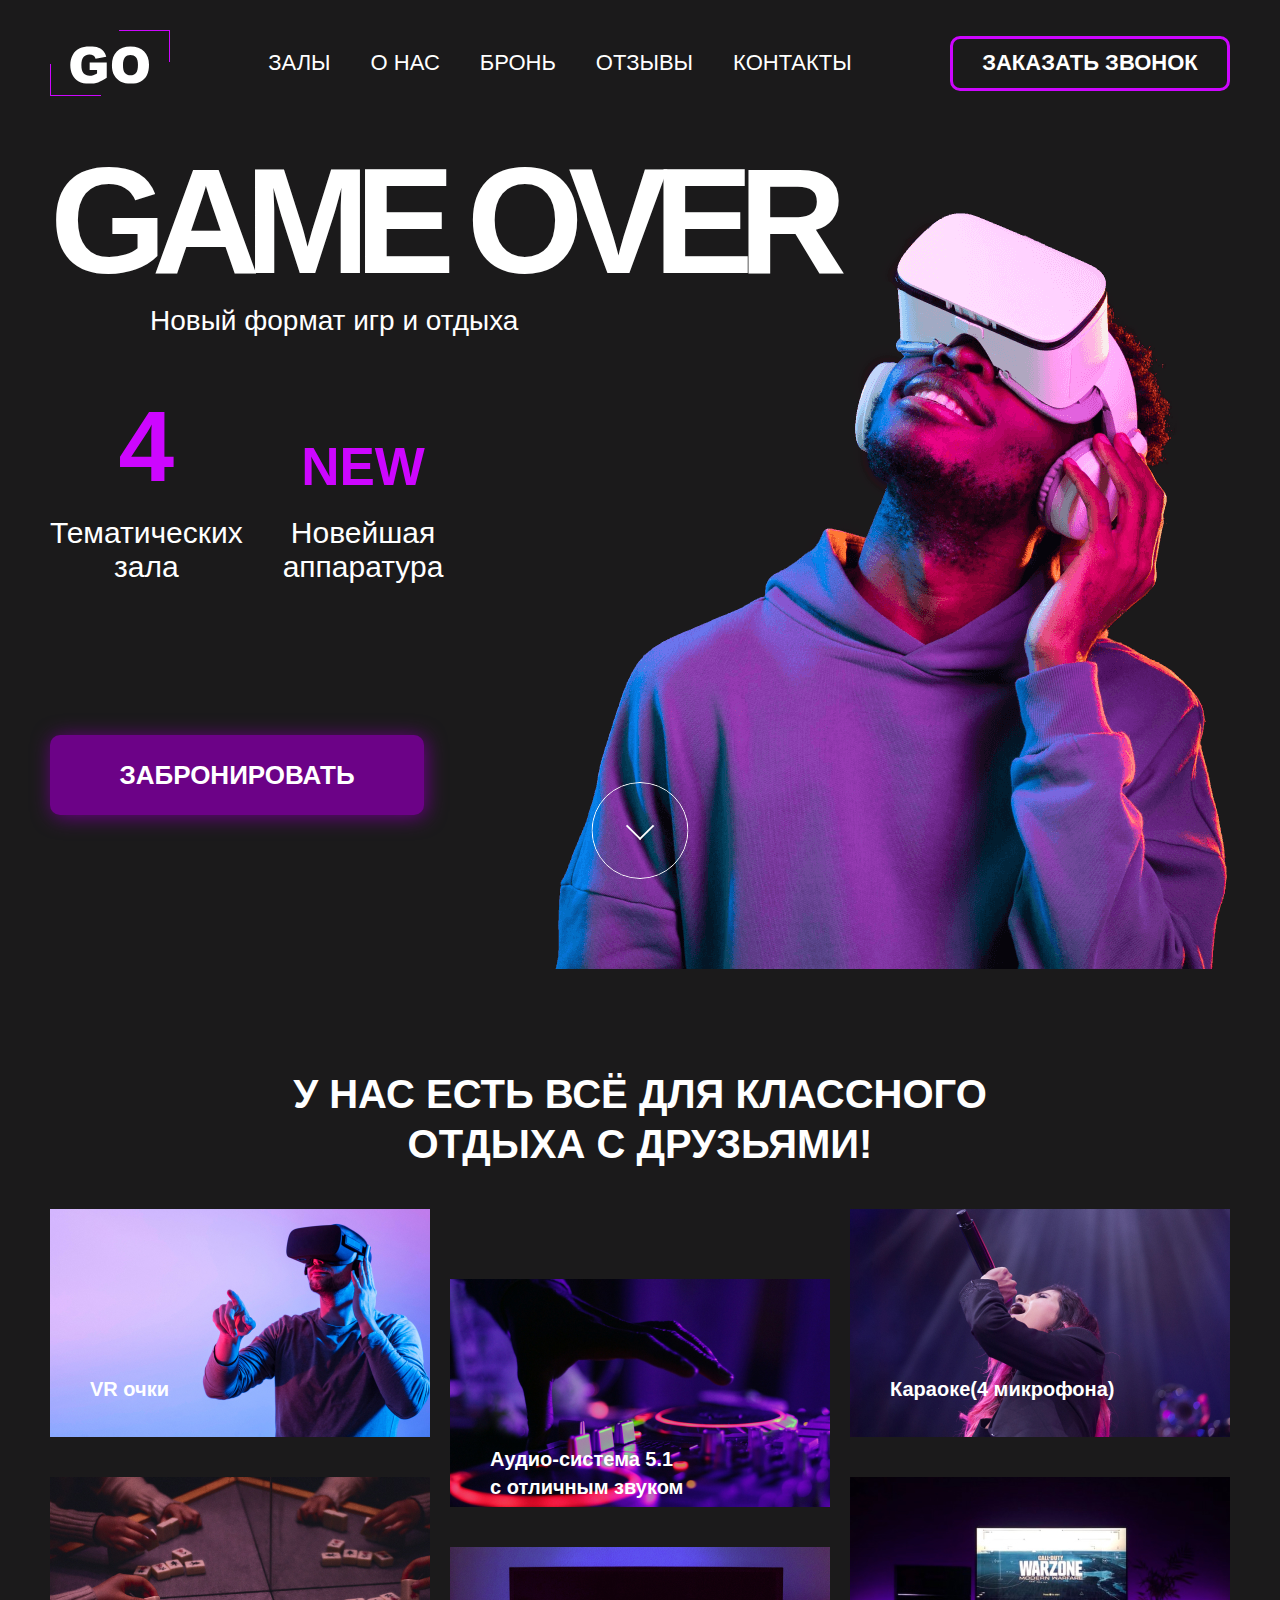
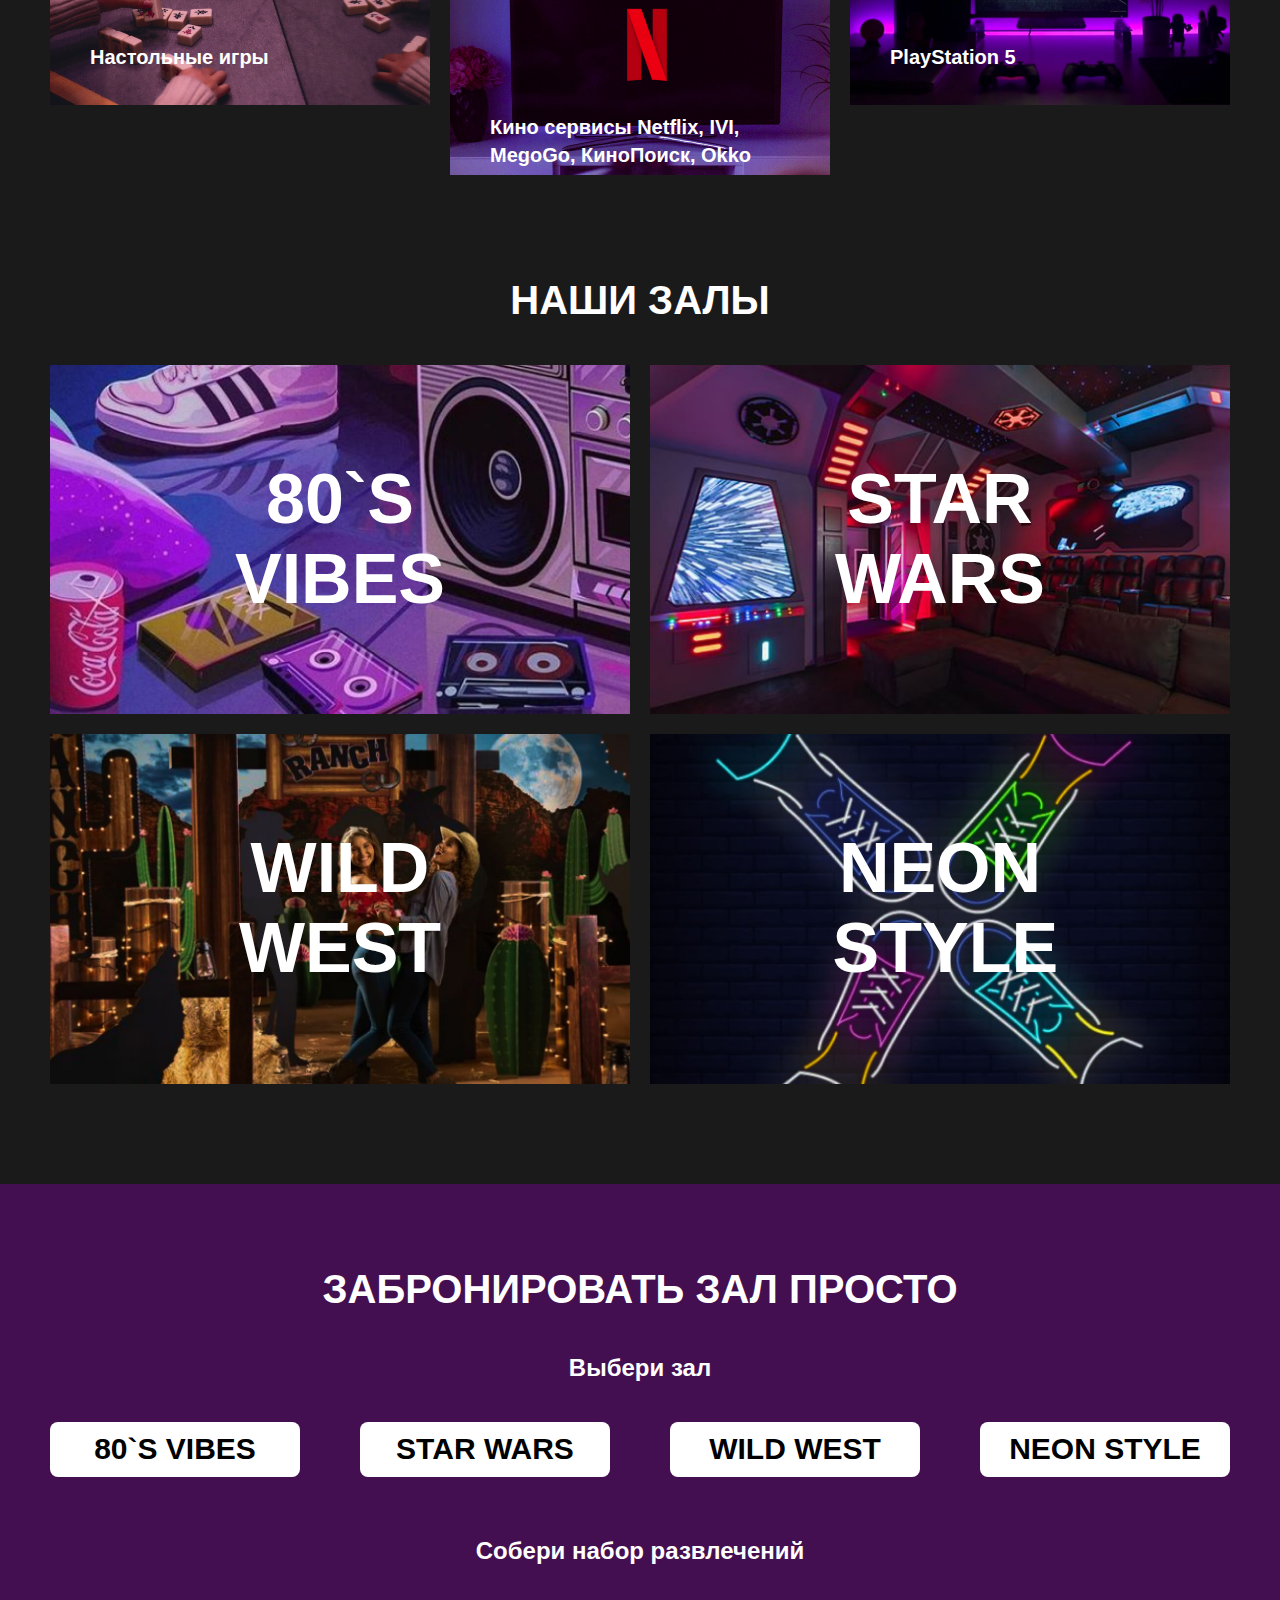
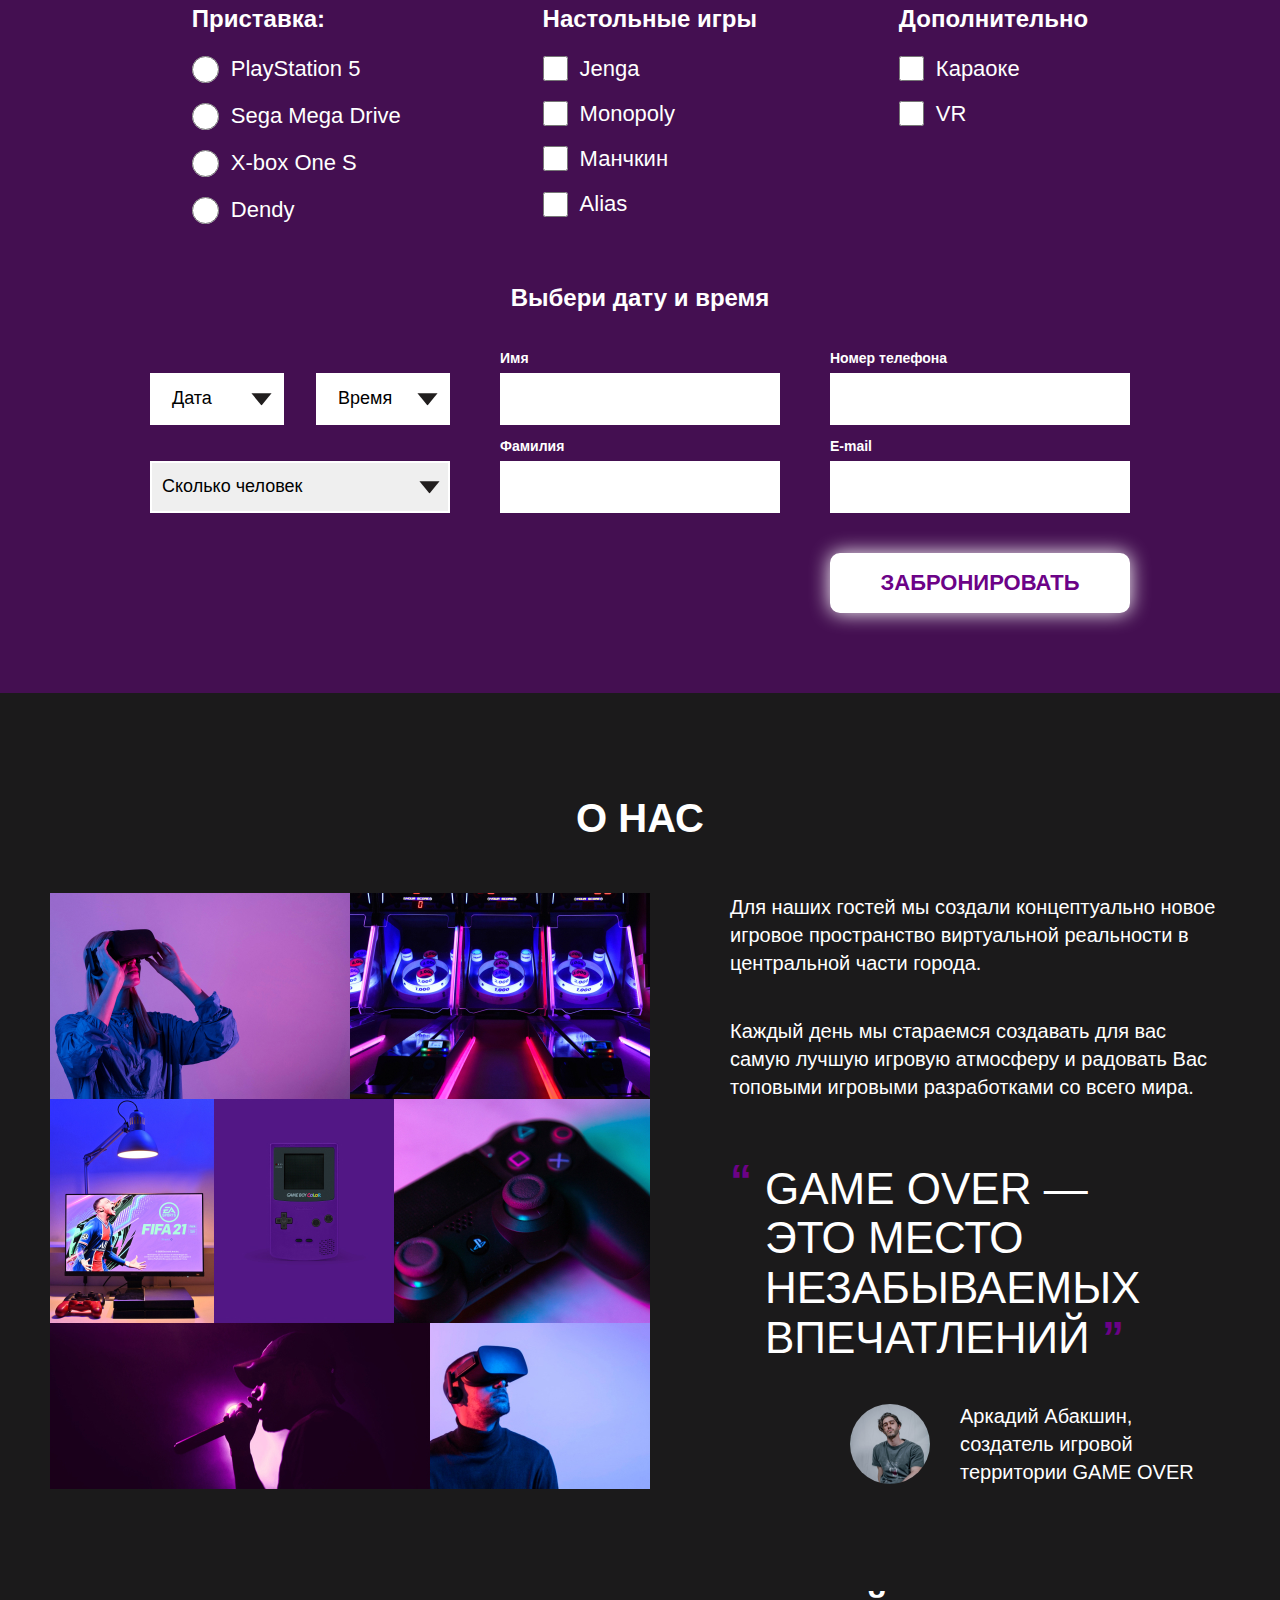
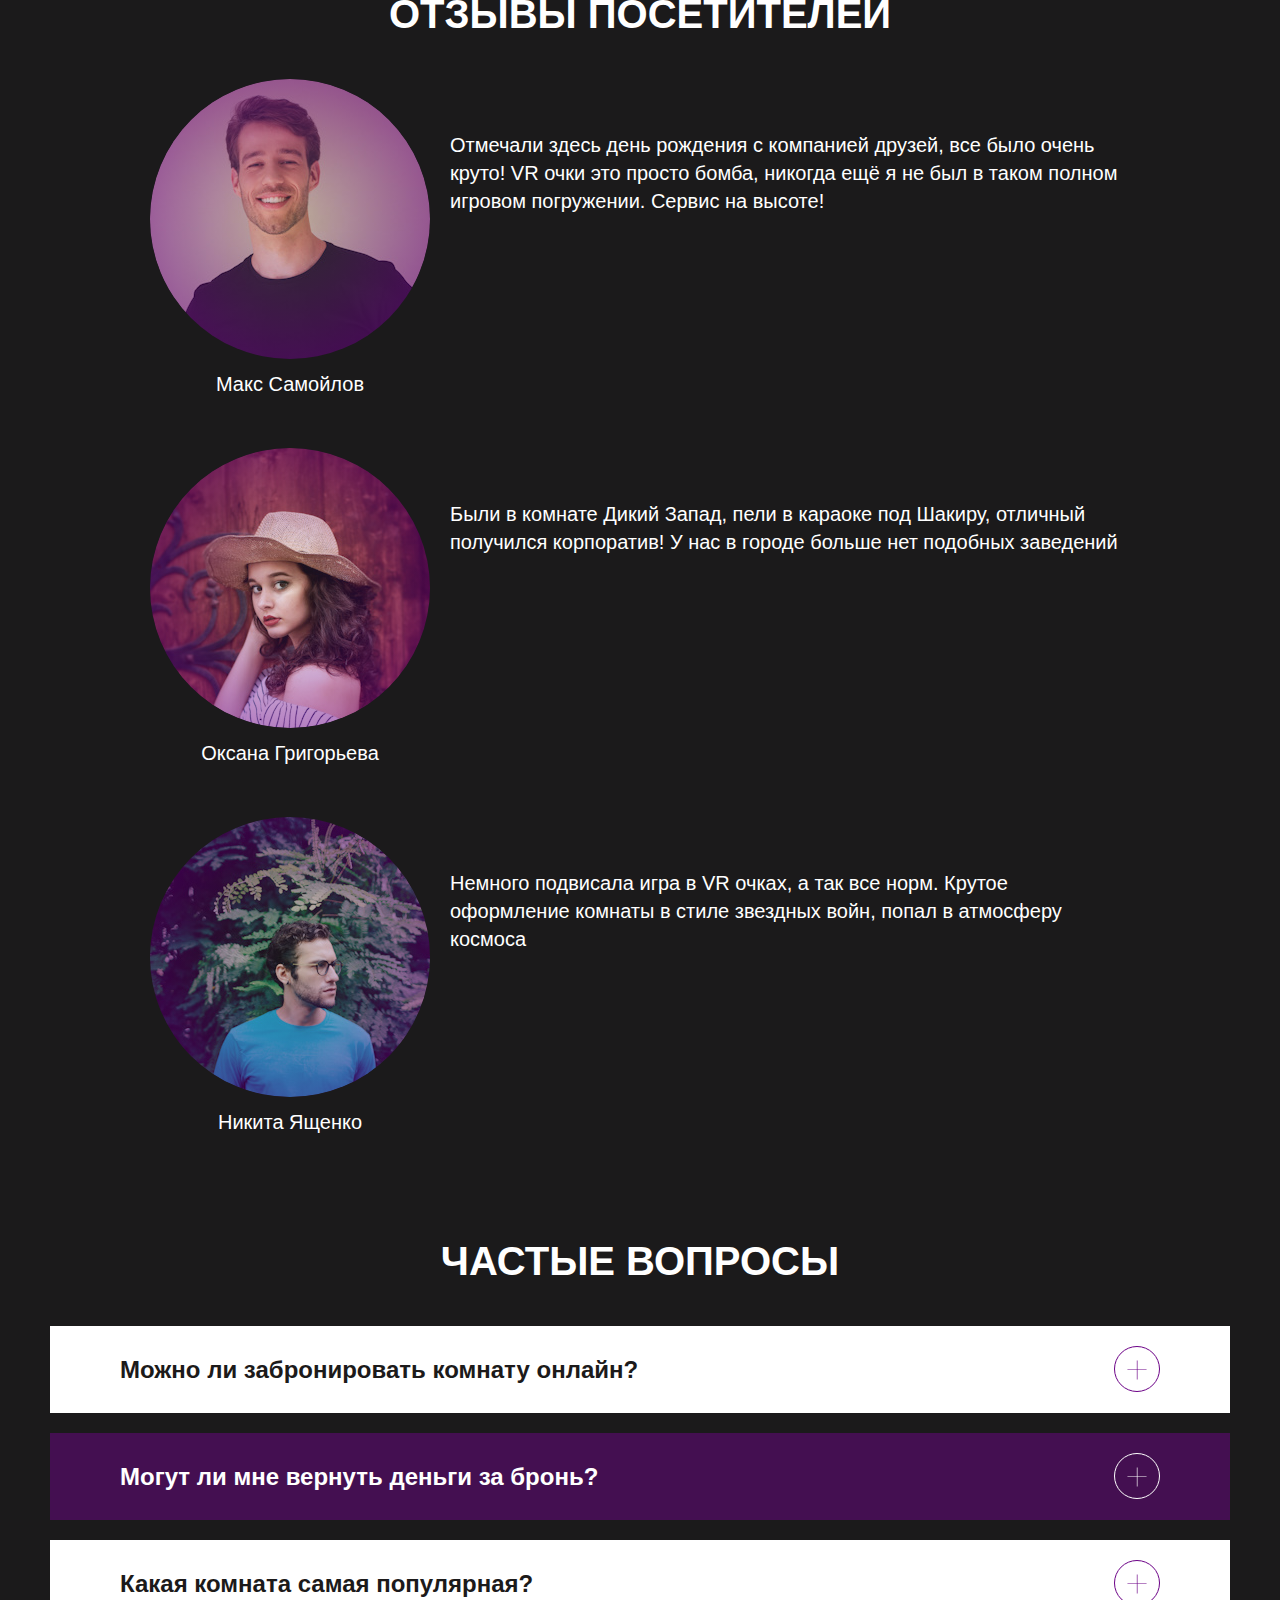
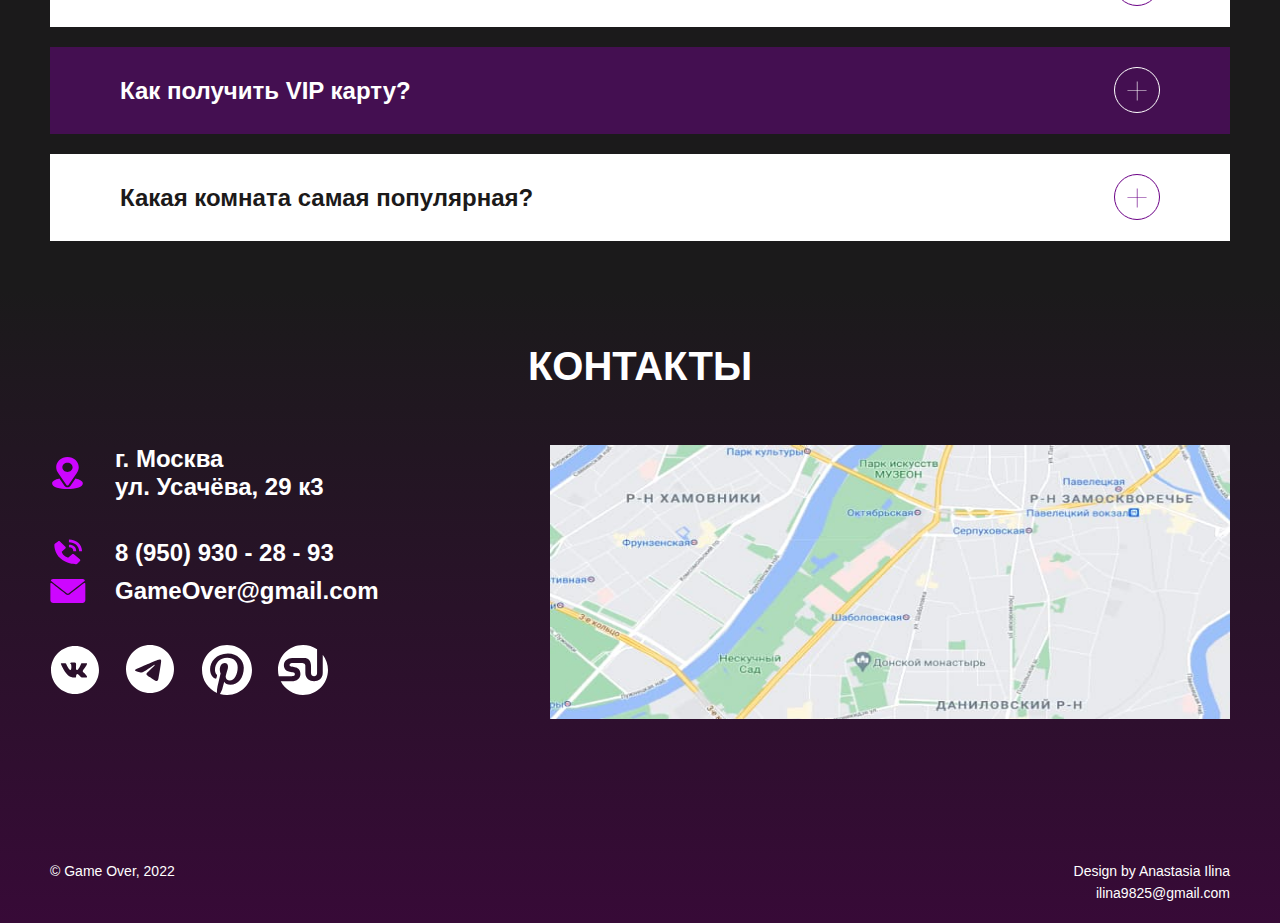
==== commit 7d499506: "finish adaptive main page" ====
--- a/index.html
+++ b/index.html
@@ -23,9 +23,9 @@
 
       <nav class="navigation">
         <button class="navigation-menu" type="button">
-          <span class="navigation-menu__line line__top"></span>
-          <span class="navigation-menu__line line__middle"></span>
-          <span class="navigation-menu__line line__bottom"></span>
+          <span class="navigation-menu__line navigation-menu__line_position_top"></span>
+          <span class="navigation-menu__line navigation-menu__line_position_middle"></span>
+          <span class="navigation-menu__line navigation-menu__line_position_bottom"></span>
         </button>
         <ul class="navigation__list">
           <li><a class="navigation__link" href="#halls">Залы</a></li>
@@ -56,8 +56,9 @@
               <span class="hero__description-equipment">new</span> Новейшая аппаратура
             </p>
           </div>
-
-          <a class="hero__button" href="#reservation">Забронировать</a>
+          <div class="hero__button-box">
+            <a class="hero__button" href="#reservation">Забронировать</a>
+          </div>
           <a class="hero__arrow-down" href="#relaxation">
           <svg class="arrow-down" width="97" height="97" viewBox="0 0 97 97" fill="none" xmlns="http://www.w3.org/2000/svg">
             <circle class="arrow-down__circle" cx="48.5" cy="48.5" r="48" stroke="currentColor" />
@@ -69,384 +70,381 @@
       </div>
     </section>
 
-    <!-- <section id="relaxation" class="relaxation"> -->
-      <!-- <div class="container"> -->
-        <!-- <h2 class="relaxation__title">У нас есть всё для классного -->
-          <!-- отдыха с друзьями! -->
-        <!-- </h2> -->
-<!--  -->
-        <!-- <ul class="relaxation__list"> -->
-          <!-- <li class="relaxation__item relaxation__item_theme_vr"> -->
-            <!-- <p class="relaxation__text">VR очки</p> -->
-          <!-- </li> -->
-<!--  -->
-          <!-- <li class="relaxation__item relaxation__item_theme_audio relaxation__item_transform_down"> -->
-            <!-- <p class="relaxation__text">Аудио-система 5.1 с&nbsp;отличным звуком</p> -->
-          <!-- </li> -->
-<!--  -->
-          <!-- <li class="relaxation__item relaxation__item_theme_microphone"> -->
-            <!-- <p class="relaxation__text">Караоке(4 микрофона)</p> -->
-          <!-- </li> -->
-<!--  -->
-          <!-- <li class="relaxation__item relaxation__item_theme_games"> -->
-            <!-- <p class="relaxation__text">Настольные игры</p> -->
-          <!-- </li> -->
-<!--  -->
-          <!-- <li class="relaxation__item relaxation__item_theme_netflix relaxation__item_transform_down"> -->
-            <!-- <p class="relaxation__text">Кино сервисы Netflix, IVI,  -->
-            <!-- MegoGo, КиноПоиск, Okko -->
-            <!-- </p> -->
-          <!-- </li> -->
-<!--  -->
-          <!-- <li class="relaxation__item relaxation__item_theme_sony"> -->
-            <!-- <p class="relaxation__text">PlayStation 5</p> -->
-          <!-- </li> -->
-        <!-- </ul> -->
-      <!-- </div> -->
-    <!-- </section> -->
-<!--  -->
-    <!-- <section id="halls" class="halls"> -->
-      <!-- <div class="container"> -->
-        <!-- <h2 class="halls__title">Наши залы</h2> -->
-        <!-- <ol class="halls__list"> -->
-          <!-- <li class="halls__item halls__item_theme_80-vibes"> -->
-            <!-- <a class="halls__link" href="#" lang="en">80`s vibes</a> -->
-          <!-- </li> -->
-          <!-- <li class="halls__item halls__item_theme_star-wars"> -->
-            <!-- <a class="halls__link" href="#" lang="en">Star wars</a> -->
-          <!-- </li> -->
-          <!-- <li class="halls__item halls__item_theme_wild-west"> -->
-            <!-- <a class="halls__link" href="#" lang="en">Wild west</a> -->
-          <!-- </li> -->
-          <!-- <li class="halls__item halls__item_theme_neon-style"> -->
-            <!-- <a class="halls__link" href="#" lang="en">Neon style</a> -->
-          <!-- </li> -->
-        <!-- </ol> -->
-      <!-- </div> -->
-    <!-- </section> -->
-<!--  -->
-    <!-- <section id="reservation" class="reservation"> -->
-      <!-- <div class="container"> -->
-        <!-- <h2 class="reservation__title">Забронировать зал просто</h2> -->
-<!--  -->
-        <!-- <form class="form" name="formReservation" action="https://jsonplaceholder.typicode.com/posts" method="POST"> -->
-<!--  -->
-          <!-- <fieldset class="form__fieldset reservation-halls"> -->
-            <!-- <legend class="form__title">Выбери зал</legend> -->
-            <!-- <div class="reservation-halls__flex"> -->
-              <!-- <input id="vibes" class="visually-hidden reservation-halls__control" type="radio" name="halls" value="vibes"> -->
-              <!-- <label for="vibes" class="reservation-halls__name" lang="en">80`s vibes</label> -->
-                <!--  -->
-              <!-- <input id="star-wars" class="visually-hidden reservation-halls__control" type="radio" name="halls" value="starWars"> -->
-              <!-- <label for="star-wars" class="reservation-halls__name" lang="en">Star wars</label> -->
-              <!--  -->
-              <!-- <input id="wild-west" class="visually-hidden reservation-halls__control" type="radio" name="halls" value="wildWest"> -->
-              <!-- <label for="wild-west" class="reservation-halls__name" lang="en">Wild west</label> -->
-                <!--  -->
-              <!-- <input id="neon" class="visually-hidden reservation-halls__control" type="radio" name="halls" value="neon"> -->
-              <!-- <label for="neon" class="reservation-halls__name" lang="en">Neon style</label> -->
-            <!-- </div> -->
-          <!-- </fieldset> -->
-<!--  -->
-          <!-- <fieldset class="form__fieldset reservation-kit"> -->
-            <!-- <legend  class="form__title">Собери набор развлечений</legend> -->
-            <!-- <div class="reservation-kit__flex"> -->
-              <!-- <fieldset class="form__fieldset reservation-kit__fieldset"> -->
-                <!-- <legend class="form__title form__subtitle">Приставка:</legend> -->
-<!--  -->
-                <!-- <label class="reservation-kit__name" lang="en"> -->
-                  <!-- <input class="reservation-kit__control" type="radio" name="console" value="playStation" lang="en"> -->
-                <!-- PlayStation 5 -->
-                <!-- </label> -->
-<!--  -->
-                <!-- <label class="reservation-kit__name" lang="en"> -->
-                  <!-- <input class="reservation-kit__control" type="radio" name="console" value="sega"> -->
-                <!-- Sega Mega Drive -->
-                <!-- </label> -->
-<!--  -->
-                <!-- <label class="reservation-kit__name" lang="en"> -->
-                  <!-- <input class="reservation-kit__control" type="radio" name="console" value="xBox"> -->
-                <!-- X-box One S -->
-                <!-- </label> -->
-<!--  -->
-                <!-- <label class="reservation-kit__name" lang="en"> -->
-                  <!-- <input class="reservation-kit__control" type="radio" name="console" value="dendy"> -->
-                <!-- Dendy -->
-                <!-- </label> -->
-              <!-- </fieldset> -->
-<!--  -->
-              <!-- <fieldset class="form__fieldset reservation-kit__fieldset"> -->
-                <!-- <legend class="form__title form__subtitle">Настольные игры</legend> -->
-<!--  -->
-                <!-- <label class="reservation-kit__name" lang="en"> -->
-                  <!-- <input class="reservation-kit__control reservation-kit__control_size_small" type="checkbox" name="boardgames" value="jenga"> -->
-                <!-- Jenga -->
-                <!-- </label> -->
-<!--  -->
-                <!-- <label class="reservation-kit__name" lang="en"> -->
-                  <!-- <input class="reservation-kit__control reservation-kit__control_size_small" type="checkbox" name="boardgames" value="monopoly"> -->
-                <!-- Monopoly -->
-                <!-- </label> -->
-<!--  -->
-                <!-- <label class="reservation-kit__name"> -->
-                  <!-- <input class="reservation-kit__control reservation-kit__control_size_small" type="checkbox" name="boardgames" value="manchckin"> -->
-                <!-- Манчкин -->
-                <!-- </label> -->
-<!--  -->
-                <!-- <label class="reservation-kit__name" lang="en"> -->
-                  <!-- <input class="reservation-kit__control reservation-kit__control_size_small" type="checkbox" name="boardgames" value="alias"> -->
-                <!-- Alias -->
-                <!-- </label> -->
-              <!-- </fieldset> -->
-<!--  -->
-              <!-- <fieldset class="form__fieldset reservation-kit__fieldset"> -->
-                <!-- <legend class="form__title form__subtitle">Дополнительно</legend> -->
-<!--  -->
-                <!-- <label class="reservation-kit__name"> -->
-                  <!-- <input class="reservation-kit__control reservation-kit__control_size_small" type="checkbox" name="additionally" value="karaoke"> -->
-                  <!-- Караоке -->
-                <!-- </label> -->
-<!--  -->
-                <!-- <label class="reservation-kit__name" lang="en"> -->
-                  <!-- <input class="reservation-kit__control reservation-kit__control_size_small" type="checkbox" name="additionally" value="vr"> -->
-                  <!-- VR -->
-                <!-- </label> -->
-              <!-- </fieldset> -->
-            <!-- </div> -->
-          <!-- </fieldset> -->
-<!--  -->
-<!--  -->
-          <!-- <fieldset class="form__fieldset reservation-choose"> -->
-            <!-- <legend class="form__title">Выбери дату и время</legend> -->
-            <!-- <div class="reservation-choose__flex"> -->
-              <!-- <div class="reservation-choose__column"> -->
-                <!-- <div class="reservation-choose__flex choose-date"> -->
-                  <!-- <input class="reservation-choose__date" type="date" name="date" data-placeholder="Дата" required> -->
-                  <!-- <input class="reservation-choose__date" type="time" name="time" data-placeholder="Время" required> -->
-                <!-- </div> -->
-                <!-- <input class="reservation-choose__input" type="number" name="numberOfPersons" placeholder="Сколько человек" required> -->
-              <!-- </div> -->
-                <!--  -->
-              <!-- <div class="reservation-choose__column reservation-choose__column_size_small"> -->
-                <!-- <label class="reservation-choose__name" for="name">Имя</label> -->
-                <!-- <input class="reservation-choose__input" type="text" name="name" id="name" required> -->
-<!--  -->
-                <!-- <label class="reservation-choose__name" for="secondName">Фамилия</label> -->
-                <!-- <input class="reservation-choose__input" type="text" name="secondName" id="secondName" required> -->
-              <!-- </div> -->
-                <!--  -->
-              <!-- <div class="reservation-choose__column"> -->
-                <!-- <label class="reservation-choose__name" for="phone">Номер телефона</label> -->
-                <!-- <input class="reservation-choose__input" type="tel" name="phone" id="phone" required title="+7или8-___-___-__-__" pattern="^\+?[7-8]-?[0-9]{3}-?[0-9]{3}-?[0-9]{2}-?[0-9]{2}$"> -->
-<!--  -->
-                <!-- <label class="reservation-choose__name" for="email">E-mail</label> -->
-                <!-- <input class="reservation-choose__input" id="email" type="email" name="email" required> -->
-              <!-- </div> -->
-            <!-- </div> -->
-          <!-- </fieldset> -->
-<!--  -->
-          <!-- <button class="form__button" type="submit">Забронировать</button> -->
-            <!--  -->
-        <!-- </form> -->
-      <!-- </div> -->
-    <!-- </section> -->
-<!--  -->
-    <!-- <section id="about" class="about"> -->
-      <!-- <div class="container"> -->
-        <!-- <h2 class="about__title">О нас</h2> -->
-        <!-- <div> -->
-          <!-- <img class="about__left-side" src="images/about/colage.jpg" alt="Коллаж из фото игровых развлечений" width="600" height="596"> -->
-          <!-- <div class="about__right-side"> -->
-            <!-- <div class="about__contents"> -->
-              <!-- <p class="about__text">Для наших гостей мы создали концептуально новое игровое пространство виртуальной реальности в центральной части города.</p> -->
-              <!-- <p class="about__text">Каждый день мы стараемся создавать для вас лучшую атмосферу и радовать Вас топовыми игровыми разработками со всего мира.</p> -->
-            <!-- </div> -->
-            <!-- <blockquote class="quote"> -->
-              <!-- <p class="quote__text"><strong class="quote__text-phrase" lang="en">GAME OVER</strong> &mdash;  -->
-                  <!-- это место незабываемых впечатлений</p> -->
-              <!-- <figure class="quote__author-block"> -->
-                <!-- <img class="quote__author-image" src="images/about/arkadiy.jpg" alt="Мужчина в серой футболке" width="80" height="80"> -->
-                <!-- <figcaption class="quote__author">Аркадий Абакшин, создатель игровой территории <span lang="en">GAME OVER</span></figcaption> -->
-              <!-- </figure> -->
-            <!-- </blockquote> -->
-          <!-- </div> -->
-        <!-- </div> -->
-      <!-- </div> -->
-    <!-- </section> -->
-<!--  -->
-    <!-- <section id="reviews" class="reviews"> -->
-      <!-- <div class="reviews__container"> -->
-        <!-- <h2 class="reviews__title">Отзывы посетителей</h2> -->
-<!--  -->
-        <!-- <ul class="reviews__list"> -->
-          <!-- <li class="reviews__item"> -->
-            <!-- <figure class="reviews__figure"> -->
-              <!-- <div class="reviews__wrap-picture"> -->
-                <!-- <img class="reviews__picture" src="images/reviews/maks.jpg" alt="Фото посетителя" width="280" height="280"> -->
-              <!-- </div> -->
-              <!-- <figcaption class="reviews__name">Макс Самойлов</figcaption> -->
-            <!-- </figure> -->
-            <!-- <p class="reviews__text"> -->
-              <!-- Отмечали здесь день рождения с компанией друзей, все было очень круто!  -->
-              <!-- <span lang="en">VR</span> очки это просто бомба, никогда ещё я не был в таком полном игровом погружении.  -->
-              <!-- Сервис на высоте! -->
-            <!-- </p> -->
-          <!-- </li> -->
-<!--  -->
-          <!-- <li class="reviews__item"> -->
-            <!-- <figure class="reviews__figure"> -->
-              <!-- <div class="reviews__wrap-picture"> -->
-                <!-- <img class="reviews__picture" src="images/reviews/oksana.jpg" alt="Фото посетителя" width="280" height="280"> -->
-              <!-- </div> -->
-              <!-- <figcaption class="reviews__name">Оксана Григорьева</figcaption> -->
-            <!-- </figure> -->
-            <!-- <p class="reviews__text"> -->
-              <!-- Были в комнате Дикий Запад, пели в караоке под Шакиру, отличный получился корпоратив!  -->
-              <!-- У нас в городе больше нет подобных заведений -->
-            <!-- </p> -->
-          <!-- </li> -->
-<!--  -->
-          <!-- <li class="reviews__item"> -->
-            <!-- <figure class="reviews__figure"> -->
-              <!-- <div class="reviews__wrap-picture"> -->
-                <!-- <img class="reviews__picture" src="images/reviews/nikita.jpg" alt="Фото посетителя" width="280" height="280"> -->
-              <!-- </div> -->
-              <!-- <figcaption class="reviews__name">Никита Ященко</figcaption> -->
-            <!-- </figure> -->
-            <!-- <p class="reviews__text"> -->
-              <!-- Немного подвисала игра в <span lang="en">VR</span> очках, а так все норм.  -->
-              <!-- Крутое оформление комнаты в стиле звездных войн, попал в атмосферу космоса -->
-            <!-- </p> -->
-          <!-- </li> -->
-        <!-- </ul> -->
-      <!-- </div> -->
-    <!-- </section> -->
-<!--  -->
-    <!-- <section class="faq"> -->
-      <!-- <div class="container"> -->
-        <!-- <h2 class="faq__title">Частые вопросы</h2> -->
-<!--  -->
-        <!-- <ul class="faq__list"> -->
-          <!-- <li class="faq__item"> -->
-            <!-- Можно ли забронировать комнату онлайн? -->
-            <!-- <button class="faq__button" type="button"> -->
-              <!-- <svg class="faq__icon faq__icon-purple" width="46" height="46" viewBox="0 0 46 46" fill="none" xmlns="http://www.w3.org/2000/svg"> -->
-                <!-- <path class="faq__active" d="M22.8306 14H23.5086V34H22.8306V14Z" fill="currentColor"/> -->
-                <!-- <path d="M13.0001 24.1695V23.4915H33.0001V24.1695H13.0001Z" fill="currentColor"/> -->
-                <!-- <circle cx="23.0001" cy="23" r="22" stroke="#440F51" stroke-width="2"/> -->
-              <!-- </svg> -->
-            <!-- </button> -->
-          <!-- </li> -->
-          <!-- <li class="faq__item"> -->
-            <!-- Могут ли мне вернуть деньги за бронь? -->
-            <!-- <button class="faq__button" type="button"> -->
-              <!-- <svg class="faq__icon faq__icon-white" width="46" height="46" viewBox="0 0 46 46" fill="none" xmlns="http://www.w3.org/2000/svg"> -->
-                <!-- <path class="faq__active" d="M22.8305 14H23.5085V34H22.8305V14Z" fill="currentColor" /> -->
-                <!-- <path d="M13 24.1695V23.4915H33V24.1695H13Z" fill="currentColor" /> -->
-                <!-- <circle cx="23" cy="23" r="22" stroke="white" stroke-width="2" /> -->
-              <!-- </svg> -->
-            <!-- </button> -->
-          <!-- </li> -->
-          <!-- <li class="faq__item"> -->
-            <!-- Какая комната самая популярная? -->
-            <!-- <button class="faq__button" type="button"> -->
-              <!-- <svg class="faq__icon faq__icon-purple" width="46" height="46" viewBox="0 0 46 46" fill="none" xmlns="http://www.w3.org/2000/svg"> -->
-                <!-- <path class="faq__active" d="M22.8306 14H23.5086V34H22.8306V14Z" fill="currentColor"/> -->
-                <!-- <path d="M13.0001 24.1695V23.4915H33.0001V24.1695H13.0001Z" fill="currentColor"/> -->
-                <!-- <circle cx="23.0001" cy="23" r="22" stroke="#440F51" stroke-width="2"/> -->
-              <!-- </svg> -->
-            <!-- </button> -->
-          <!-- </li> -->
-          <!-- <li class="faq__item"> -->
-            <!-- Как получить VIP карту? -->
-            <!-- <button class="faq__button" type="button"> -->
-              <!-- <svg class="faq__icon faq__icon-white" width="46" height="46" viewBox="0 0 46 46" fill="none" xmlns="http://www.w3.org/2000/svg"> -->
-                <!-- <path class="faq__active" d="M22.8305 14H23.5085V34H22.8305V14Z" fill="currentColor" /> -->
-                <!-- <path d="M13 24.1695V23.4915H33V24.1695H13Z" fill="currentColor" /> -->
-                <!-- <circle cx="23" cy="23" r="22" stroke="white" stroke-width="2" /> -->
-              <!-- </svg> -->
-            <!-- </button> -->
-          <!-- </li> -->
-          <!-- <li class="faq__item"> -->
-            <!-- Какая комната самая популярная? -->
-            <!-- <button class="faq__button" type="button"> -->
-              <!-- <svg class="faq__icon faq__icon-purple" width="46" height="46" viewBox="0 0 46 46" fill="none" xmlns="http://www.w3.org/2000/svg"> -->
-                <!-- <path class="faq__active" d="M22.8306 14H23.5086V34H22.8306V14Z" fill="currentColor"/> -->
-                <!-- <path d="M13.0001 24.1695V23.4915H33.0001V24.1695H13.0001Z" fill="currentColor"/> -->
-                <!-- <circle cx="23.0001" cy="23" r="22" stroke="#440F51" stroke-width="2"/> -->
-              <!-- </svg> -->
-            <!-- </button> -->
-          <!-- </li> -->
-        <!-- </ul> -->
-      <!-- </div> -->
-    <!-- </section> -->
-   
+    <section id="relaxation" class="relaxation">
+      <div class="container">
+        <h2 class="relaxation__title">У нас есть всё для классного
+          отдыха с друзьями!
+        </h2>
+
+        <ul class="relaxation__list relaxation-grid">
+          <li class="relaxation__item relaxation__item_theme_vr  relaxation-grid__cell">
+            <p class="relaxation__text">VR очки</p>
+          </li>
+
+          <li class="relaxation__item relaxation__item_theme_audio relaxation-grid__cell relaxation-grid__cell_position_two-row relaxation-grid__cell_position_two-column">
+            <p class="relaxation__text">Аудио-система 5.1 с&nbsp;отличным звуком</p>
+          </li>
+
+          <li class="relaxation__item relaxation__item_theme_microphone relaxation-grid__cell">
+            <p class="relaxation__text relaxation__text_size_small">Караоке(4 микрофона)</p>
+          </li>
+
+          <li class="relaxation__item relaxation__item_theme_games relaxation-grid__cell">
+            <p class="relaxation__text">Настольные игры</p>
+          </li>
+
+          <li class="relaxation__item relaxation__item_theme_netflix relaxation-grid__cell relaxation-grid__cell_position_two-column">
+            <p class="relaxation__text relaxation__text_position_end">Кино сервисы Netflix, IVI, 
+            MegoGo, КиноПоиск, Okko
+            </p>
+          </li>
+
+          <li class="relaxation__item relaxation__item_theme_sony relaxation-grid__cell">
+            <p class="relaxation__text">PlayStation 5</p>
+          </li>
+        </ul>
+      </div>
+    </section>
+
+    <section id="halls" class="halls">
+      <div class="container">
+        <h2 class="halls__title">Наши залы</h2>
+        <ol class="halls__list">
+          <li class="halls__item halls__item_theme_80-vibes">
+            <a class="halls__link" href="#" lang="en">80`s vibes</a>
+          </li>
+          <li class="halls__item halls__item_theme_star-wars">
+            <a class="halls__link" href="#" lang="en">Star wars</a>
+          </li>
+          <li class="halls__item halls__item_theme_wild-west">
+            <a class="halls__link" href="#" lang="en">Wild west</a>
+          </li>
+          <li class="halls__item halls__item_theme_neon-style">
+            <a class="halls__link" href="#" lang="en">Neon style</a>
+          </li>
+        </ol>
+      </div>
+    </section>
+
+    <section id="reservation" class="reservation">
+      <div class="container">
+        <h2 class="reservation__title">Забронировать зал просто</h2>
+
+        <form class="form" name="formReservation" action="https://jsonplaceholder.typicode.com/posts" method="POST">
+
+          <fieldset class="form__fieldset reservation-halls">
+            <legend class="form__title">Выбери зал</legend>
+            <div class="reservation-halls__flex">
+              <input id="vibes" class="visually-hidden reservation-halls__control" type="radio" name="halls" value="vibes">
+              <label for="vibes" class="reservation-halls__name" lang="en">80`s vibes</label>
+                
+              <input id="star-wars" class="visually-hidden reservation-halls__control" type="radio" name="halls" value="starWars">
+              <label for="star-wars" class="reservation-halls__name" lang="en">Star wars</label>
+              
+              <input id="wild-west" class="visually-hidden reservation-halls__control" type="radio" name="halls" value="wildWest">
+              <label for="wild-west" class="reservation-halls__name" lang="en">Wild west</label>
+                
+              <input id="neon" class="visually-hidden reservation-halls__control" type="radio" name="halls" value="neon">
+              <label for="neon" class="reservation-halls__name" lang="en">Neon style</label>
+            </div>
+          </fieldset>
+
+          <fieldset class="form__fieldset reservation-kit">
+            <legend  class="form__title">Собери набор развлечений</legend>
+            <div class="reservation-kit__flex">
+              <fieldset class="form__fieldset reservation-kit__fieldset">
+                <legend class="form__title form__subtitle">Приставка:</legend>
+
+                <label class="reservation-kit__name" lang="en">
+                  <input class="reservation-kit__control" type="radio" name="console" value="playStation" lang="en">
+                PlayStation 5
+                </label>
+
+                <label class="reservation-kit__name" lang="en">
+                  <input class="reservation-kit__control" type="radio" name="console" value="sega">
+                Sega Mega Drive
+                </label>
+
+                <label class="reservation-kit__name" lang="en">
+                  <input class="reservation-kit__control" type="radio" name="console" value="xBox">
+                X-box One S
+                </label>
+
+                <label class="reservation-kit__name" lang="en">
+                  <input class="reservation-kit__control" type="radio" name="console" value="dendy">
+                Dendy
+                </label>
+              </fieldset>
+
+              <fieldset class="form__fieldset reservation-kit__fieldset">
+                <legend class="form__title form__subtitle">Настольные игры</legend>
+
+                <label class="reservation-kit__name" lang="en">
+                  <input class="reservation-kit__control reservation-kit__control_size_small" type="checkbox" name="boardgames" value="jenga">
+                Jenga
+                </label>
+
+                <label class="reservation-kit__name" lang="en">
+                  <input class="reservation-kit__control reservation-kit__control_size_small" type="checkbox" name="boardgames" value="monopoly">
+                Monopoly
+                </label>
+
+                <label class="reservation-kit__name">
+                  <input class="reservation-kit__control reservation-kit__control_size_small" type="checkbox" name="boardgames" value="manchckin">
+                Манчкин
+                </label>
+
+                <label class="reservation-kit__name" lang="en">
+                  <input class="reservation-kit__control reservation-kit__control_size_small" type="checkbox" name="boardgames" value="alias">
+                Alias
+                </label>
+              </fieldset>
+
+              <fieldset class="form__fieldset reservation-kit__fieldset">
+                <legend class="form__title form__subtitle">Дополнительно</legend>
+
+                <label class="reservation-kit__name">
+                  <input class="reservation-kit__control reservation-kit__control_size_small" type="checkbox" name="additionally" value="karaoke">
+                  Караоке
+                </label>
+
+                <label class="reservation-kit__name" lang="en">
+                  <input class="reservation-kit__control reservation-kit__control_size_small" type="checkbox" name="additionally" value="vr">
+                  VR
+                </label>
+              </fieldset>
+            </div>
+          </fieldset>
+
+
+          <fieldset class="form__fieldset reservation-choose">
+            <legend class="form__title">Выбери дату и время</legend>
+            <div class="reservation-choose__grid choose-grid">
+              <div class="choose-grid__date">
+                <div class="reservation-choose__flex choose-date">
+                  <input class="reservation-choose__date" type="date" name="date" data-placeholder="Дата" required>
+                  <input class="reservation-choose__date" type="time" name="time" data-placeholder="Время" required>
+                </div>
+                <div class="select-wrapper">
+                  <select class="reservation-choose__input input-people" name="people-count">
+                    <option value="">Сколько человек</option>
+                  </select>
+                </div>
+              </div>
+                
+              <div class="choose-grid__name">
+                <label class="reservation-choose__name" for="name">Имя</label>
+                <input class="reservation-choose__input" type="text" name="name" id="name" required>
+
+                <label class="reservation-choose__name" for="secondName">Фамилия</label>
+                <input class="reservation-choose__input" type="text" name="secondName" id="secondName" required>
+              </div>
+                
+              <div class="choose-grid__number">
+                <label class="reservation-choose__name" for="phone">Номер телефона</label>
+                <input class="reservation-choose__input" type="tel" name="phone" id="phone" required title="+7или8-___-___-__-__" pattern="^\+?[7-8]-?[0-9]{3}-?[0-9]{3}-?[0-9]{2}-?[0-9]{2}$">
+
+                <label class="reservation-choose__name" for="email">E-mail</label>
+                <input class="reservation-choose__input" id="email" type="email" name="email" required>
+              </div>
+            </div>
+          </fieldset>
+          <div class="form__button-box">
+            <button class="form__button" type="submit">Забронировать</button>
+          </div>
+            
+        </form>
+      </div>
+    </section>
+
+    <section id="about" class="about">
+      <div class="container">
+        <h2 class="about__title">О нас</h2>
+        <div class="about-grid">
+          <img class="about__image" src="images/about/colage.jpg" alt="Коллаж из фото игровых развлечений" width="600" height="596">
+          <div class="about__contents">
+            <p class="about__text">Для наших гостей мы создали концептуально новое игровое пространство виртуальной реальности в центральной части города.</p>
+            <p class="about__text">Каждый день мы стараемся создавать для вас самую лучшую игровую атмосферу и радовать Вас топовыми игровыми разработками со всего мира.</p>
+          </div>
+          <blockquote class="quote">
+            <p class="quote__text"><strong class="quote__text-phrase" lang="en">GAME OVER</strong> &mdash; это место незабываемых впечатлений</p>
+            <figure class="quote__author-block">
+              <img class="quote__author-image" src="images/about/arkadiy.jpg" alt="Мужчина в серой футболке" width="80" height="80">
+              <figcaption class="quote__author">Аркадий Абакшин, создатель игровой территории <span lang="en">GAME OVER</span></figcaption>
+            </figure>
+          </blockquote>
+        </div>
+      </div>
+    </section>
+
+    <section id="reviews" class="reviews">
+      <div class="reviews__container">
+        <h2 class="reviews__title">Отзывы посетителей</h2>
+
+        <ul class="reviews__list">
+          <li class="reviews__item">
+            <figure class="reviews__figure">
+              <div class="reviews__wrap-picture">
+                <img class="reviews__picture" src="images/reviews/maks.jpg" alt="Фото посетителя" width="280" height="280">
+              </div>
+              <figcaption class="reviews__name">Макс Самойлов</figcaption>
+            </figure>
+            <p class="reviews__text">
+              Отмечали здесь день рождения с компанией друзей, все было очень круто! 
+              <span lang="en">VR</span> очки это просто бомба, никогда ещё я не был в таком полном игровом погружении. 
+              Сервис на высоте!
+            </p>
+          </li>
+
+          <li class="reviews__item">
+            <figure class="reviews__figure">
+              <div class="reviews__wrap-picture">
+                <img class="reviews__picture" src="images/reviews/oksana.jpg" alt="Фото посетителя" width="280" height="280">
+              </div>
+              <figcaption class="reviews__name">Оксана Григорьева</figcaption>
+            </figure>
+            <p class="reviews__text">
+              Были в комнате Дикий Запад, пели в караоке под Шакиру, отличный получился корпоратив! 
+              У нас в городе больше нет подобных заведений
+            </p>
+          </li>
+
+          <li class="reviews__item">
+            <figure class="reviews__figure">
+              <div class="reviews__wrap-picture">
+                <img class="reviews__picture" src="images/reviews/nikita.jpg" alt="Фото посетителя" width="280" height="280">
+              </div>
+              <figcaption class="reviews__name">Никита Ященко</figcaption>
+            </figure>
+            <p class="reviews__text">
+              Немного подвисала игра в <span lang="en">VR</span> очках, а так все норм. 
+              Крутое оформление комнаты в стиле звездных войн, попал в атмосферу космоса
+            </p>
+          </li>
+        </ul>
+      </div>
+    </section>
+
+    <section class="faq">
+      <div class="container">
+        <h2 class="faq__title">Частые вопросы</h2>
+
+        <ul class="faq__list">
+          <li class="faq__item">
+            Можно ли забронировать комнату онлайн?
+            <button class="faq__button" type="button">
+              <svg class="faq__icon" width="46" height="46" viewBox="0 0 46 46" fill="none" xmlns="http://www.w3.org/2000/svg">
+                <path class="faq__icon-active" d="M22.8305 14H23.5085V34H22.8305V14Z" fill="currentColor"/>
+                <path d="M13 24.1695V23.4915H33V24.1695H13Z" fill="currentColor"/>
+              </svg>
+            </button>
+          </li>
+          <li class="faq__item">
+            Могут ли мне вернуть деньги за бронь?
+            <button class="faq__button" type="button">
+              <svg class="faq__icon faq__icon_color_white" width="46" height="46" viewBox="0 0 46 46" fill="none" xmlns="http://www.w3.org/2000/svg">
+                <path class="faq__icon-active" d="M22.8305 14H23.5085V34H22.8305V14Z" fill="currentColor"/>
+                <path d="M13 24.1695V23.4915H33V24.1695H13Z" fill="currentColor"/>
+              </svg>
+            </button>
+          </li>
+          <li class="faq__item">
+            Какая комната самая популярная?
+            <button class="faq__button" type="button">
+              <svg class="faq__icon" width="46" height="46" viewBox="0 0 46 46" fill="none" xmlns="http://www.w3.org/2000/svg">
+                <path class="faq__icon-active" d="M22.8305 14H23.5085V34H22.8305V14Z" fill="currentColor"/>
+                <path d="M13 24.1695V23.4915H33V24.1695H13Z" fill="currentColor"/>
+              </svg>
+            </button>
+          </li>
+          <li class="faq__item faq__item_margin_zero">
+            Как получить VIP карту?
+            <button class="faq__button" type="button">
+              <svg class="faq__icon faq__icon_color_white" width="46" height="46" viewBox="0 0 46 46" fill="none" xmlns="http://www.w3.org/2000/svg">
+                <path class="faq__icon-active" d="M22.8305 14H23.5085V34H22.8305V14Z" fill="currentColor"/>
+                <path d="M13 24.1695V23.4915H33V24.1695H13Z" fill="currentColor"/>
+              </svg>
+            </button>
+          </li>
+          <li class="faq__item faq__item_visible_none">
+            Какая комната самая популярная?
+            <button class="faq__button" type="button">
+              <svg class="faq__icon" width="46" height="46" viewBox="0 0 46 46" fill="none" xmlns="http://www.w3.org/2000/svg">
+                <path class="faq__icon-active" d="M22.8305 14H23.5085V34H22.8305V14Z" fill="currentColor"/>
+                <path d="M13 24.1695V23.4915H33V24.1695H13Z" fill="currentColor"/>
+              </svg>
+            </button>
+          </li>
+        </ul>
+      </div>
+    </section>
+  
   </main>
 
-  <!-- <footer id="contacts" class="contacts"> -->
-    <!-- <div class="container"> -->
-      <!-- <h2 class="contacts__title">Контакты</h2> -->
-      <!-- <div class="contacts__flex"> -->
-        <!-- <div class="contacts__general"> -->
-          <!-- <address class="address"> -->
-            <!-- <a class="address__link address__link_type_location" href="#">г. Москва -->
-              <!-- ул. Аквамарина, 16 -->
-            <!-- </a> -->
-            <!-- <a class="address__link address__link_type_phone" href="tel:89509302893">8 (950) 930 - 28 - 93</a> -->
-            <!-- <a class="address__link address__link_type_email" href="mailto:GameOver@gmail.com" lang="en">GameOver@gmail.com</a> -->
-          <!-- </address> -->
-<!--  -->
-          <!-- <div class="social"> -->
-            <!-- <ul class="social__list"> -->
-              <!-- <li class="social__item"> -->
-                <!-- <a class="social__link" target="_blank" href="https://vk.com"> -->
-                  <!-- <svg xmlns="http://www.w3.org/2000/svg" width="50" height="50" viewBox="0 0 50 50" fill="currentColor"> -->
-                    <!-- <path d="M24.9999 1C11.7449 1 0.999878 11.745 0.999878 25C0.999878 38.255 11.7449 49 24.9999 49C38.2549 49 48.9999 38.255 48.9999 25C48.9999 11.745 38.2549 1 24.9999 1ZM34.2299 28.0775C34.2299 28.0775 36.3524 30.1725 36.8749 31.145C36.8899 31.165 36.8974 31.185 36.9024 31.195C37.1149 31.5525 37.1649 31.83 37.0599 32.0375C36.8849 32.3825 36.2849 32.5525 36.0799 32.5675H32.3299C32.0699 32.5675 31.5249 32.5 30.8649 32.045C30.3574 31.69 29.8574 31.1075 29.3699 30.54C28.6424 29.695 28.0124 28.965 27.3774 28.965C27.2967 28.9649 27.2166 28.9775 27.1399 29.0025C26.6599 29.1575 26.0449 29.8425 26.0449 31.6675C26.0449 32.2375 25.5949 32.565 25.2774 32.565H23.5599C22.9749 32.565 19.9274 32.36 17.2274 29.5125C13.9224 26.025 10.9474 19.03 10.9224 18.965C10.7349 18.5125 11.1224 18.27 11.5449 18.27H15.3324C15.8374 18.27 16.0024 18.5775 16.1174 18.85C16.2524 19.1675 16.7474 20.43 17.5599 21.85C18.8774 24.165 19.6849 25.105 20.3324 25.105C20.4538 25.1036 20.573 25.0727 20.6799 25.015C21.5249 24.545 21.3674 21.5325 21.3299 20.9075C21.3299 20.79 21.3274 19.56 20.8949 18.97C20.5849 18.5425 20.0574 18.38 19.7374 18.32C19.8669 18.1413 20.0375 17.9964 20.2349 17.8975C20.8149 17.6075 21.8599 17.565 22.8974 17.565H23.4749C24.5999 17.58 24.8899 17.6525 25.2974 17.755C26.1224 17.9525 26.1399 18.485 26.0674 20.3075C26.0449 20.825 26.0224 21.41 26.0224 22.1C26.0224 22.25 26.0149 22.41 26.0149 22.58C25.9899 23.5075 25.9599 24.56 26.6149 24.9925C26.7003 25.0461 26.799 25.0746 26.8999 25.075C27.1274 25.075 27.8124 25.075 29.6674 21.8925C30.2395 20.8681 30.7366 19.8037 31.1549 18.7075C31.1924 18.6425 31.3024 18.4425 31.4324 18.365C31.5283 18.3161 31.6347 18.2912 31.7424 18.2925H36.1949C36.6799 18.2925 37.0124 18.365 37.0749 18.5525C37.1849 18.85 37.0549 19.7575 35.0224 22.51L34.1149 23.7075C32.2724 26.1225 32.2724 26.245 34.2299 28.0775Z" /> -->
-                  <!-- </svg> -->
-                <!-- </a> -->
-              <!-- </li> -->
-<!--  -->
-              <!-- <li class="social__item"> -->
-                <!-- <a class="social__link" target="_blank" href="https://web.telegram.org/"> -->
-                  <!-- <svg xmlns="http://www.w3.org/2000/svg" width="50" height="50" viewBox="0 0 50 50" fill="currentColor"> -->
-                    <!-- <path d="M47.9999 24C47.9999 30.3652 45.4713 36.4697 40.9704 40.9706C36.4696 45.4714 30.3651 48 23.9999 48C17.6347 48 11.5302 45.4714 7.02932 40.9706C2.52844 36.4697 -0.00012207 30.3652 -0.00012207 24C-0.00012207 17.6348 2.52844 11.5303 7.02932 7.02944C11.5302 2.52856 17.6347 0 23.9999 0C30.3651 0 36.4696 2.52856 40.9704 7.02944C45.4713 11.5303 47.9999 17.6348 47.9999 24ZM24.8609 17.718C22.5269 18.69 17.8589 20.7 10.8629 23.748C9.72888 24.198 9.13188 24.642 9.07788 25.074C8.98788 25.803 9.90288 26.091 11.1479 26.484L11.6729 26.649C12.8969 27.048 14.5469 27.513 15.4019 27.531C16.1819 27.549 17.0489 27.231 18.0059 26.571C24.5429 22.158 27.9179 19.929 28.1279 19.881C28.2779 19.845 28.4879 19.803 28.6259 19.929C28.7669 20.052 28.7519 20.289 28.7369 20.352C28.6469 20.739 25.0559 24.075 23.1989 25.803C22.6199 26.343 22.2089 26.724 22.1249 26.811C21.9399 27 21.7519 27.1861 21.5609 27.369C20.4209 28.467 19.5689 29.289 21.6059 30.633C22.5869 31.281 23.3729 31.812 24.1559 32.346C25.0079 32.928 25.8599 33.507 26.9639 34.233C27.2429 34.413 27.5129 34.608 27.7739 34.794C28.7669 35.502 29.6639 36.138 30.7649 36.036C31.4069 35.976 32.0699 35.376 32.4059 33.576C33.2009 29.325 34.7639 20.118 35.1239 16.323C35.1458 16.0075 35.1328 15.6906 35.0849 15.378C35.0566 15.1258 34.9346 14.8934 34.7429 14.727C34.4699 14.5386 34.1445 14.4409 33.8129 14.448C32.9129 14.463 31.5239 14.946 24.8609 17.718Z" /> -->
-                  <!-- </svg> -->
-                <!-- </a> -->
-              <!-- </li> -->
-<!--  -->
-              <!-- <li class="social__item"> -->
-                <!-- <a class="social__link" target="_blank" href="https://ru.pinterest.com/"> -->
-                  <!-- <svg xmlns="http://www.w3.org/2000/svg" width="50" height="50" viewBox="0 0 50 50" fill="currentColor"> -->
-                    <!-- <path d="M25.0005 0C11.1947 0 -0.000152588 11.1936 -0.000152588 25.0006C-0.000152588 35.2378 6.15562 44.0314 14.9646 47.8981C14.8941 46.1526 14.9511 44.0558 15.3998 42.159C15.8806 40.1282 18.6165 28.5359 18.6165 28.5359C18.6165 28.5359 17.8178 26.9397 17.8178 24.5808C17.8178 20.8763 19.9652 18.1077 22.6383 18.1077C24.912 18.1077 26.0107 19.8154 26.0107 21.8609C26.0107 24.1468 24.5537 27.5635 23.8037 30.7327C23.1768 33.3859 25.1338 35.5481 27.7498 35.5481C32.4864 35.5481 35.6761 29.4647 35.6761 22.2558C35.6761 16.7782 31.9864 12.6769 25.2742 12.6769C17.6902 12.6769 12.9659 18.3321 12.9659 24.6487C12.9659 26.8282 13.6082 28.3635 14.6146 29.5513C15.0768 30.0981 15.1409 30.318 14.9736 30.9462C14.8537 31.4058 14.5781 32.5128 14.4646 32.9519C14.2986 33.5853 13.7857 33.8109 13.2127 33.5776C9.71972 32.1513 8.0928 28.3263 8.0928 24.0263C8.0928 16.9237 14.0819 8.40898 25.9601 8.40898C35.5056 8.40898 41.7877 15.316 41.7877 22.732C41.7877 32.5378 36.3351 39.8647 28.2979 39.8647C25.5998 39.8647 23.0607 38.4051 22.1909 36.7487C22.1909 36.7487 20.7396 42.5077 20.4325 43.6218C19.9024 45.5494 18.8646 47.4763 17.9159 48.9769C20.2162 49.6571 22.6024 50.0025 25.0011 50.0026C38.8063 50.0013 49.9998 38.8071 49.9998 25.0006C49.9998 11.1936 38.8063 0 25.0005 0Z" /> -->
-                  <!-- </svg> -->
-                <!-- </a> -->
-              <!-- </li> -->
-<!--  -->
-              <!-- <li class="social__item"> -->
-                <!-- <a class="social__link" target="_blank" href="https://www.stumbleupon.com/"> -->
-                  <!-- <svg xmlns="http://www.w3.org/2000/svg" width="50" height="50" viewBox="0 0 50 50" fill="currentColor"> -->
-                    <!-- <path fill-rule="evenodd" clip-rule="evenodd" d="M44.7441 9.66919C48.1583 14.0494 50.0085 19.4463 49.9999 24.9999C49.9999 38.8051 38.805 49.9999 25.0006 49.9999C15.2871 49.9999 6.86597 44.4576 2.72751 36.3647H13.6237C18.816 36.3647 22.4429 33.566 22.4429 29.0923C22.4429 19.6108 11.5051 23.4737 11.5051 20.1089C11.5051 18.4878 12.8057 17.898 15.1858 17.898H22.7692C24.8711 17.898 27.3435 18.275 27.3435 20.5685V28.1243C27.3435 33.5955 31.6159 36.364 36.0441 36.364C40.548 36.364 44.7435 33.5955 44.7435 28.1243V9.66919H44.7441Z" /> -->
-                    <!-- <path fill-rule="evenodd" clip-rule="evenodd" d="M25.0005 2.43241e-05C30.0173 -0.00698868 34.919 1.50262 39.0626 4.33079V28.3013C39.0626 29.9628 37.7037 31.3224 36.0447 31.3224C34.3838 31.3224 33.0261 29.9628 33.0261 28.3013V21.1186C33.0261 15.3846 30.1242 12.9994 26.3447 12.9994H14.0441C9.59088 12.9994 5.89665 15.834 5.89665 20.3289C5.89665 22.6289 6.8819 25.9994 11.5415 26.8353C15.337 27.5186 16.8351 27.3199 16.8351 29.3506C16.8351 31.3224 14.6261 31.3224 11.7101 31.3224H0.808189C0.269676 29.2582 -0.0019826 27.1334 -0.000143311 25C-0.000143311 11.1981 11.196 2.43241e-05 25.0005 2.43241e-05Z" /> -->
-                  <!-- </svg> -->
-                <!-- </a> -->
-              <!-- </li> -->
-            <!-- </ul> -->
-          <!-- </div> -->
-        <!-- </div> -->
-        <!-- <img class="contacts__map" src="images/footer/map.jpg" width="680" height="274" alt="Расположение на карте игровой территории Game Over"> -->
-      <!-- </div> -->
-      <!-- <div class="contacts-bottom"> -->
-        <!-- <p class="contacts-bottom__text"> -->
-          <!-- © Game Over, 2022 -->
-        <!-- </p> -->
-        <!-- <div class="contacts-designer"> -->
-          <!-- <p class="contacts-bottom__text"> -->
-            <!-- Design by Anastasia Ilina -->
-          <!-- </p> -->
-          <!-- <a class="contacts-bottom__text contacts-bottom__link" href="mailto:ilina9825@gmail.com">ilina9825@gmail.com</a> -->
-        <!-- </div> -->
-      <!-- </div> -->
-    <!-- </div> -->
-  <!-- </footer> -->
+  <footer id="contacts" class="contacts">
+    <div class="container">
+      <h2 class="contacts__title">Контакты</h2>
+      <div class="contacts__flex">
+        <div class="contacts__general">
+          <address class="address">
+            <a class="address__link address__link_type_location link-location" href="#"><span class="link-location__span">г. Москва</span>
+              ул. Усачёва, 29 к3
+            </a>
+            <a class="address__link address__link_type_phone" href="tel:89509302893">8 (950) 930 - 28 - 93</a>
+            <a class="address__link address__link_type_email" href="mailto:GameOver@gmail.com" lang="en">GameOver@gmail.com</a>
+          </address>
+
+          <div class="social">
+            <ul class="social__list">
+              <li class="social__item">
+                <a class="social__link" target="_blank" href="https://vk.com">
+                  <svg class="social__icon" xmlns="http://www.w3.org/2000/svg" width="50" height="50" viewBox="0 0 50 50" fill="currentColor">
+                    <path d="M24.9999 1C11.7449 1 0.999878 11.745 0.999878 25C0.999878 38.255 11.7449 49 24.9999 49C38.2549 49 48.9999 38.255 48.9999 25C48.9999 11.745 38.2549 1 24.9999 1ZM34.2299 28.0775C34.2299 28.0775 36.3524 30.1725 36.8749 31.145C36.8899 31.165 36.8974 31.185 36.9024 31.195C37.1149 31.5525 37.1649 31.83 37.0599 32.0375C36.8849 32.3825 36.2849 32.5525 36.0799 32.5675H32.3299C32.0699 32.5675 31.5249 32.5 30.8649 32.045C30.3574 31.69 29.8574 31.1075 29.3699 30.54C28.6424 29.695 28.0124 28.965 27.3774 28.965C27.2967 28.9649 27.2166 28.9775 27.1399 29.0025C26.6599 29.1575 26.0449 29.8425 26.0449 31.6675C26.0449 32.2375 25.5949 32.565 25.2774 32.565H23.5599C22.9749 32.565 19.9274 32.36 17.2274 29.5125C13.9224 26.025 10.9474 19.03 10.9224 18.965C10.7349 18.5125 11.1224 18.27 11.5449 18.27H15.3324C15.8374 18.27 16.0024 18.5775 16.1174 18.85C16.2524 19.1675 16.7474 20.43 17.5599 21.85C18.8774 24.165 19.6849 25.105 20.3324 25.105C20.4538 25.1036 20.573 25.0727 20.6799 25.015C21.5249 24.545 21.3674 21.5325 21.3299 20.9075C21.3299 20.79 21.3274 19.56 20.8949 18.97C20.5849 18.5425 20.0574 18.38 19.7374 18.32C19.8669 18.1413 20.0375 17.9964 20.2349 17.8975C20.8149 17.6075 21.8599 17.565 22.8974 17.565H23.4749C24.5999 17.58 24.8899 17.6525 25.2974 17.755C26.1224 17.9525 26.1399 18.485 26.0674 20.3075C26.0449 20.825 26.0224 21.41 26.0224 22.1C26.0224 22.25 26.0149 22.41 26.0149 22.58C25.9899 23.5075 25.9599 24.56 26.6149 24.9925C26.7003 25.0461 26.799 25.0746 26.8999 25.075C27.1274 25.075 27.8124 25.075 29.6674 21.8925C30.2395 20.8681 30.7366 19.8037 31.1549 18.7075C31.1924 18.6425 31.3024 18.4425 31.4324 18.365C31.5283 18.3161 31.6347 18.2912 31.7424 18.2925H36.1949C36.6799 18.2925 37.0124 18.365 37.0749 18.5525C37.1849 18.85 37.0549 19.7575 35.0224 22.51L34.1149 23.7075C32.2724 26.1225 32.2724 26.245 34.2299 28.0775Z" />
+                  </svg>
+                </a>
+              </li>
+
+              <li class="social__item">
+                <a class="social__link" target="_blank" href="https://web.telegram.org/">
+                  <svg class="social__icon" xmlns="http://www.w3.org/2000/svg" width="50" height="50" viewBox="0 0 50 50" fill="currentColor">
+                    <path d="M47.9999 24C47.9999 30.3652 45.4713 36.4697 40.9704 40.9706C36.4696 45.4714 30.3651 48 23.9999 48C17.6347 48 11.5302 45.4714 7.02932 40.9706C2.52844 36.4697 -0.00012207 30.3652 -0.00012207 24C-0.00012207 17.6348 2.52844 11.5303 7.02932 7.02944C11.5302 2.52856 17.6347 0 23.9999 0C30.3651 0 36.4696 2.52856 40.9704 7.02944C45.4713 11.5303 47.9999 17.6348 47.9999 24ZM24.8609 17.718C22.5269 18.69 17.8589 20.7 10.8629 23.748C9.72888 24.198 9.13188 24.642 9.07788 25.074C8.98788 25.803 9.90288 26.091 11.1479 26.484L11.6729 26.649C12.8969 27.048 14.5469 27.513 15.4019 27.531C16.1819 27.549 17.0489 27.231 18.0059 26.571C24.5429 22.158 27.9179 19.929 28.1279 19.881C28.2779 19.845 28.4879 19.803 28.6259 19.929C28.7669 20.052 28.7519 20.289 28.7369 20.352C28.6469 20.739 25.0559 24.075 23.1989 25.803C22.6199 26.343 22.2089 26.724 22.1249 26.811C21.9399 27 21.7519 27.1861 21.5609 27.369C20.4209 28.467 19.5689 29.289 21.6059 30.633C22.5869 31.281 23.3729 31.812 24.1559 32.346C25.0079 32.928 25.8599 33.507 26.9639 34.233C27.2429 34.413 27.5129 34.608 27.7739 34.794C28.7669 35.502 29.6639 36.138 30.7649 36.036C31.4069 35.976 32.0699 35.376 32.4059 33.576C33.2009 29.325 34.7639 20.118 35.1239 16.323C35.1458 16.0075 35.1328 15.6906 35.0849 15.378C35.0566 15.1258 34.9346 14.8934 34.7429 14.727C34.4699 14.5386 34.1445 14.4409 33.8129 14.448C32.9129 14.463 31.5239 14.946 24.8609 17.718Z" />
+                  </svg>
+                </a>
+              </li>
+
+              <li class="social__item">
+                <a class="social__link" target="_blank" href="https://ru.pinterest.com/">
+                  <svg class="social__icon" xmlns="http://www.w3.org/2000/svg" width="50" height="50" viewBox="0 0 50 50" fill="currentColor">
+                    <path d="M25.0005 0C11.1947 0 -0.000152588 11.1936 -0.000152588 25.0006C-0.000152588 35.2378 6.15562 44.0314 14.9646 47.8981C14.8941 46.1526 14.9511 44.0558 15.3998 42.159C15.8806 40.1282 18.6165 28.5359 18.6165 28.5359C18.6165 28.5359 17.8178 26.9397 17.8178 24.5808C17.8178 20.8763 19.9652 18.1077 22.6383 18.1077C24.912 18.1077 26.0107 19.8154 26.0107 21.8609C26.0107 24.1468 24.5537 27.5635 23.8037 30.7327C23.1768 33.3859 25.1338 35.5481 27.7498 35.5481C32.4864 35.5481 35.6761 29.4647 35.6761 22.2558C35.6761 16.7782 31.9864 12.6769 25.2742 12.6769C17.6902 12.6769 12.9659 18.3321 12.9659 24.6487C12.9659 26.8282 13.6082 28.3635 14.6146 29.5513C15.0768 30.0981 15.1409 30.318 14.9736 30.9462C14.8537 31.4058 14.5781 32.5128 14.4646 32.9519C14.2986 33.5853 13.7857 33.8109 13.2127 33.5776C9.71972 32.1513 8.0928 28.3263 8.0928 24.0263C8.0928 16.9237 14.0819 8.40898 25.9601 8.40898C35.5056 8.40898 41.7877 15.316 41.7877 22.732C41.7877 32.5378 36.3351 39.8647 28.2979 39.8647C25.5998 39.8647 23.0607 38.4051 22.1909 36.7487C22.1909 36.7487 20.7396 42.5077 20.4325 43.6218C19.9024 45.5494 18.8646 47.4763 17.9159 48.9769C20.2162 49.6571 22.6024 50.0025 25.0011 50.0026C38.8063 50.0013 49.9998 38.8071 49.9998 25.0006C49.9998 11.1936 38.8063 0 25.0005 0Z" />
+                  </svg>
+                </a>
+              </li>
+
+              <li class="social__item">
+                <a class="social__link" target="_blank" href="https://www.stumbleupon.com/">
+                  <svg class="social__icon" xmlns="http://www.w3.org/2000/svg" width="50" height="50" viewBox="0 0 50 50" fill="currentColor">
+                    <path fill-rule="evenodd" clip-rule="evenodd" d="M44.7441 9.66919C48.1583 14.0494 50.0085 19.4463 49.9999 24.9999C49.9999 38.8051 38.805 49.9999 25.0006 49.9999C15.2871 49.9999 6.86597 44.4576 2.72751 36.3647H13.6237C18.816 36.3647 22.4429 33.566 22.4429 29.0923C22.4429 19.6108 11.5051 23.4737 11.5051 20.1089C11.5051 18.4878 12.8057 17.898 15.1858 17.898H22.7692C24.8711 17.898 27.3435 18.275 27.3435 20.5685V28.1243C27.3435 33.5955 31.6159 36.364 36.0441 36.364C40.548 36.364 44.7435 33.5955 44.7435 28.1243V9.66919H44.7441Z" />
+                    <path fill-rule="evenodd" clip-rule="evenodd" d="M25.0005 2.43241e-05C30.0173 -0.00698868 34.919 1.50262 39.0626 4.33079V28.3013C39.0626 29.9628 37.7037 31.3224 36.0447 31.3224C34.3838 31.3224 33.0261 29.9628 33.0261 28.3013V21.1186C33.0261 15.3846 30.1242 12.9994 26.3447 12.9994H14.0441C9.59088 12.9994 5.89665 15.834 5.89665 20.3289C5.89665 22.6289 6.8819 25.9994 11.5415 26.8353C15.337 27.5186 16.8351 27.3199 16.8351 29.3506C16.8351 31.3224 14.6261 31.3224 11.7101 31.3224H0.808189C0.269676 29.2582 -0.0019826 27.1334 -0.000143311 25C-0.000143311 11.1981 11.196 2.43241e-05 25.0005 2.43241e-05Z" />
+                  </svg>
+                </a>
+              </li>
+            </ul>
+          </div>
+        </div>
+        <img class="contacts__map" src="images/footer/map.jpg" width="680" height="274" alt="Расположение на карте игровой территории Game Over">
+      </div>
+      <div class="contacts-bottom">
+        <p class="contacts-bottom__text">
+          © Game Over, 2022
+        </p>
+        <div class="contacts-designer">
+          <p class="contacts-bottom__text">
+            Design by Anastasia Ilina
+          </p>
+          <a class="contacts-bottom__text contacts-bottom__link" href="mailto:ilina9825@gmail.com">ilina9825@gmail.com</a>
+        </div>
+      </div>
+    </div>
+  </footer>
 </body>
 </html>--- a/styles/index.css
+++ b/styles/index.css
@@ -4,6 +4,7 @@
 @import "navigation.css";
 @import "hero.css";
 @import "relaxation.css";
+@import "relaxation-grid.css";
 @import "halls.css";
 @import "reservation.css";
 @import "about.css";
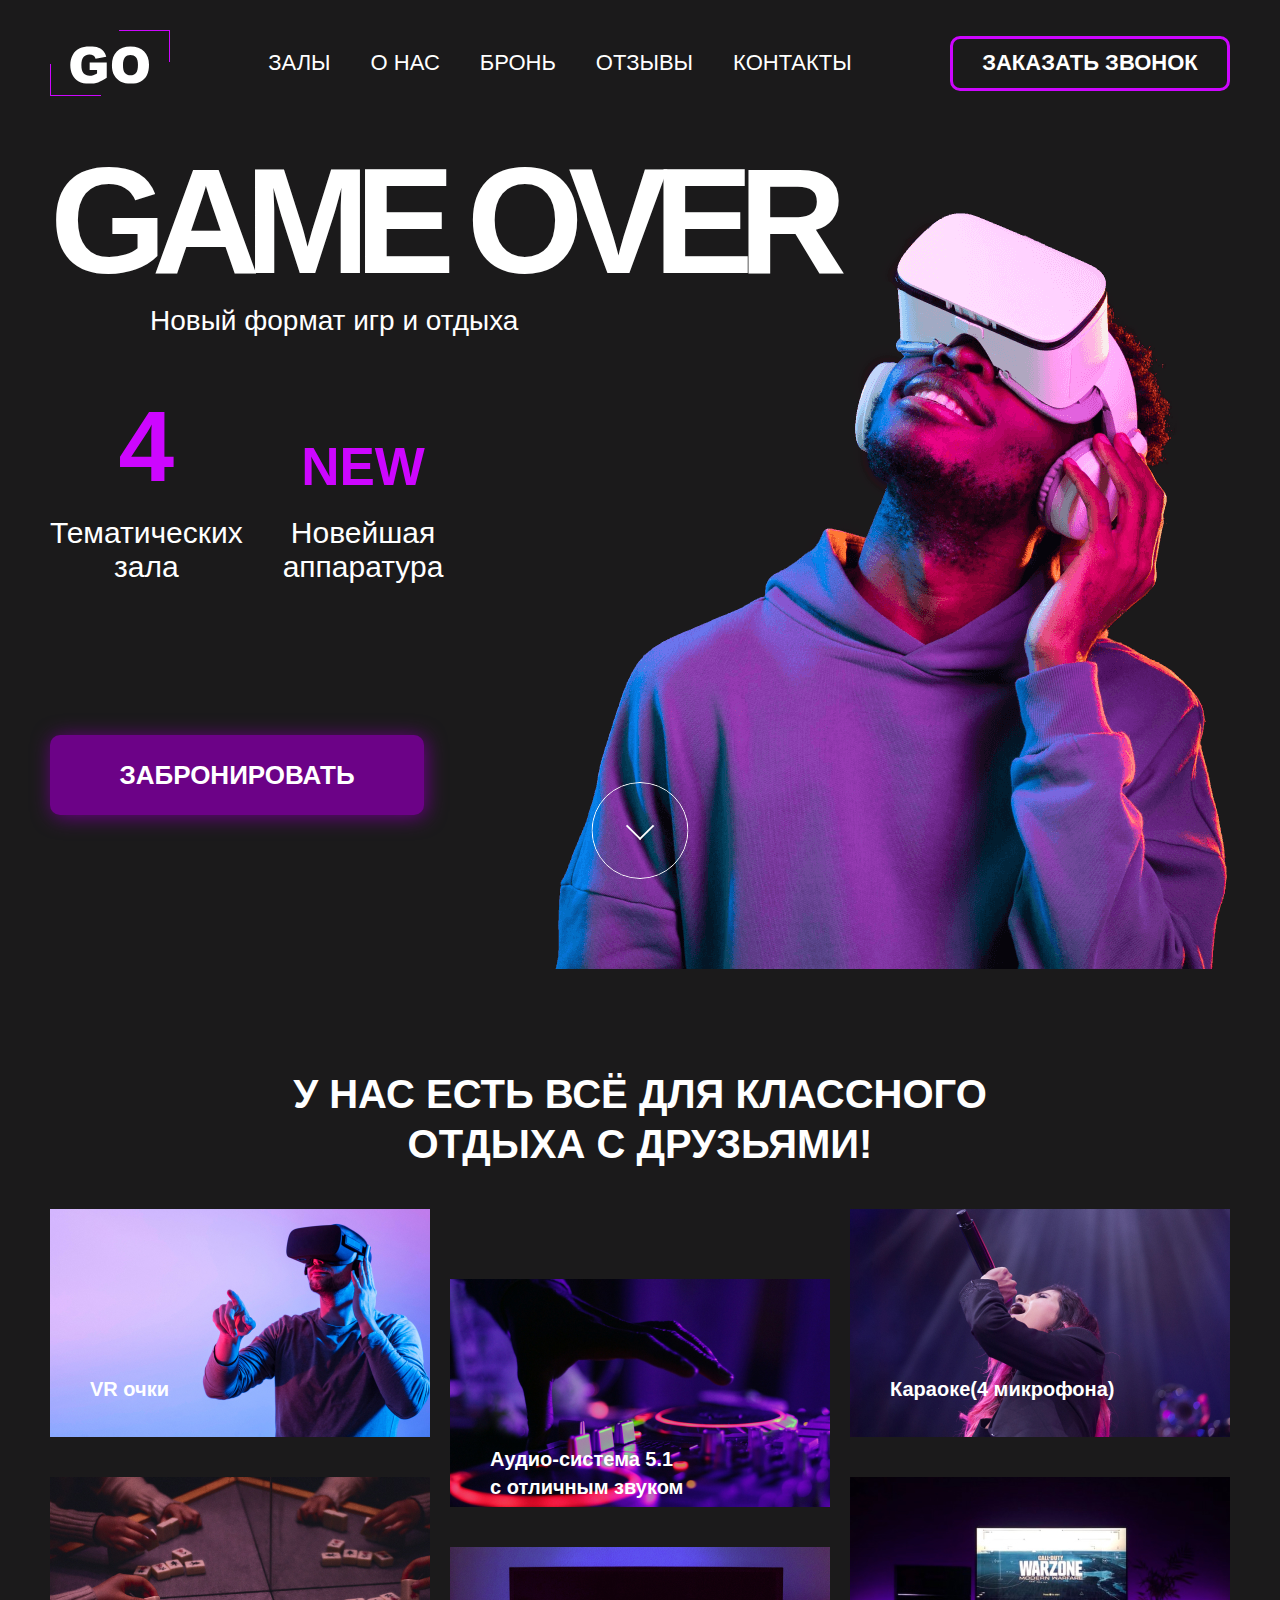
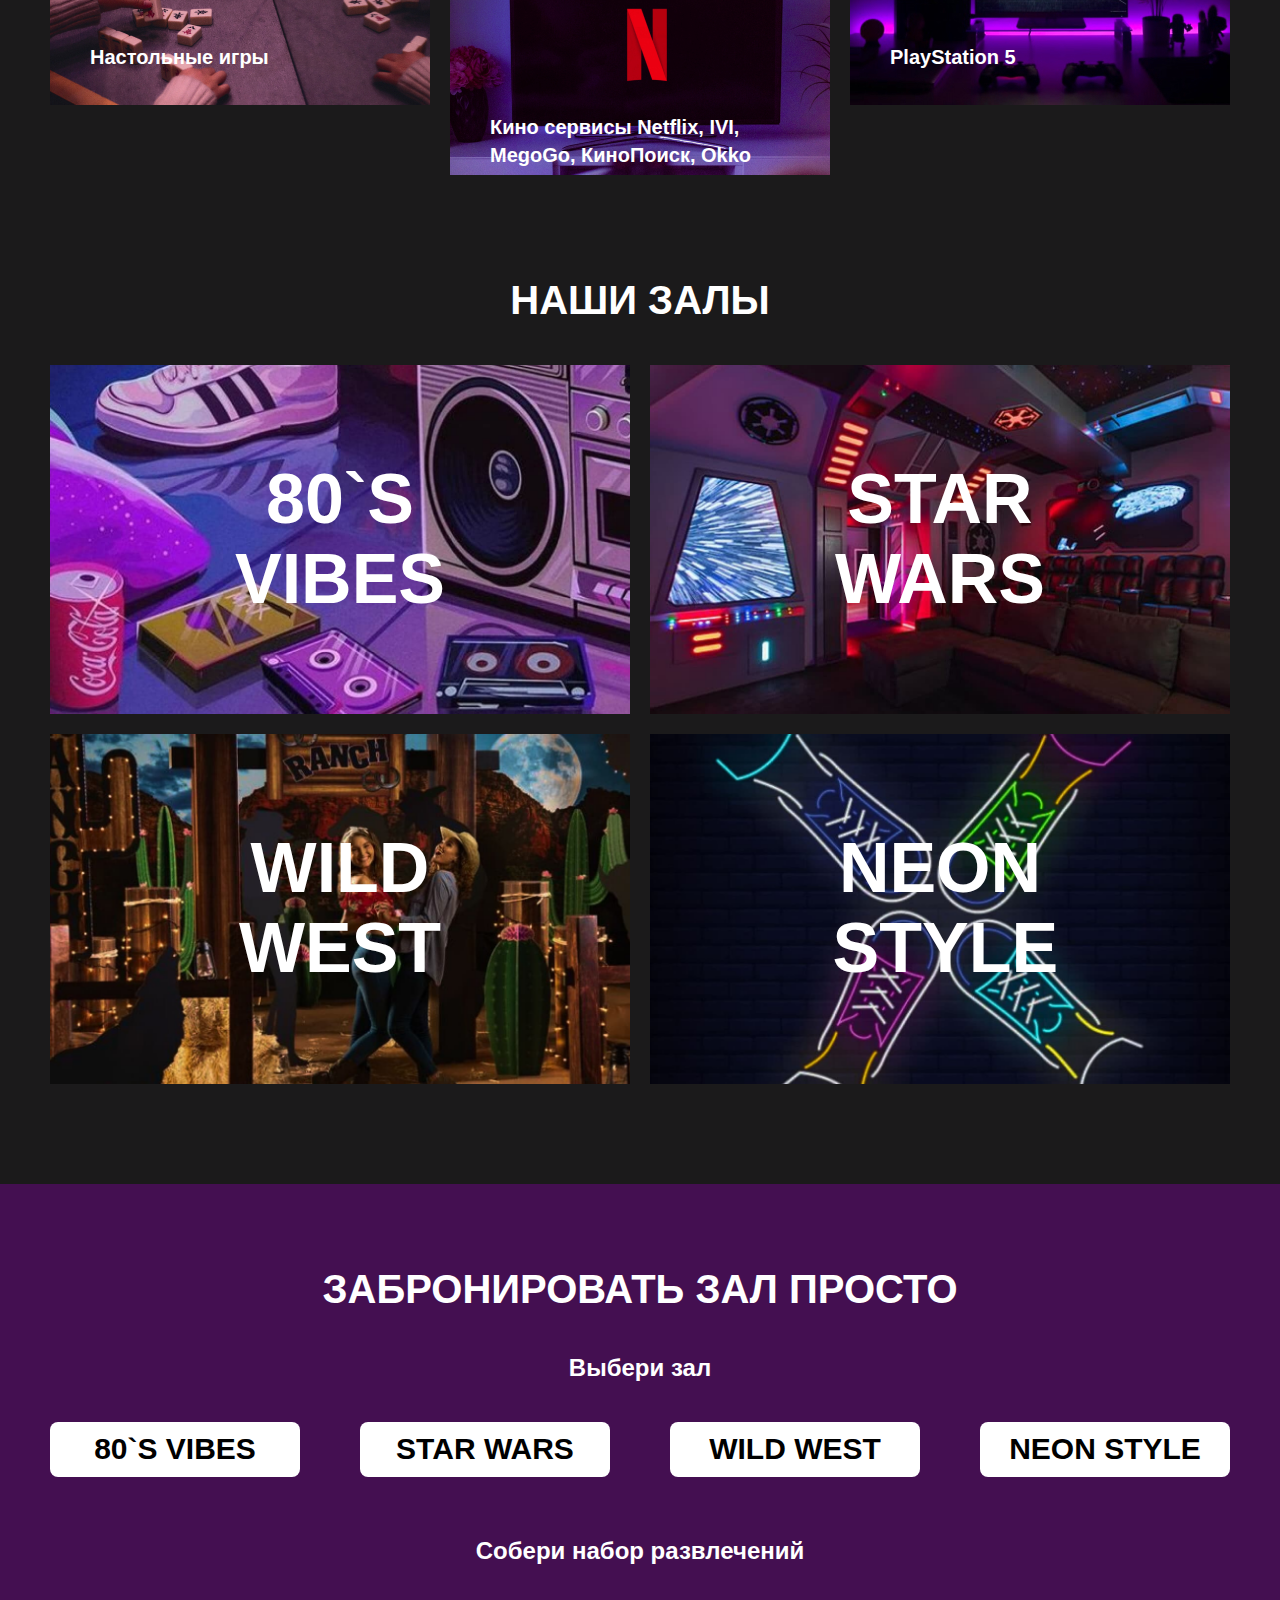
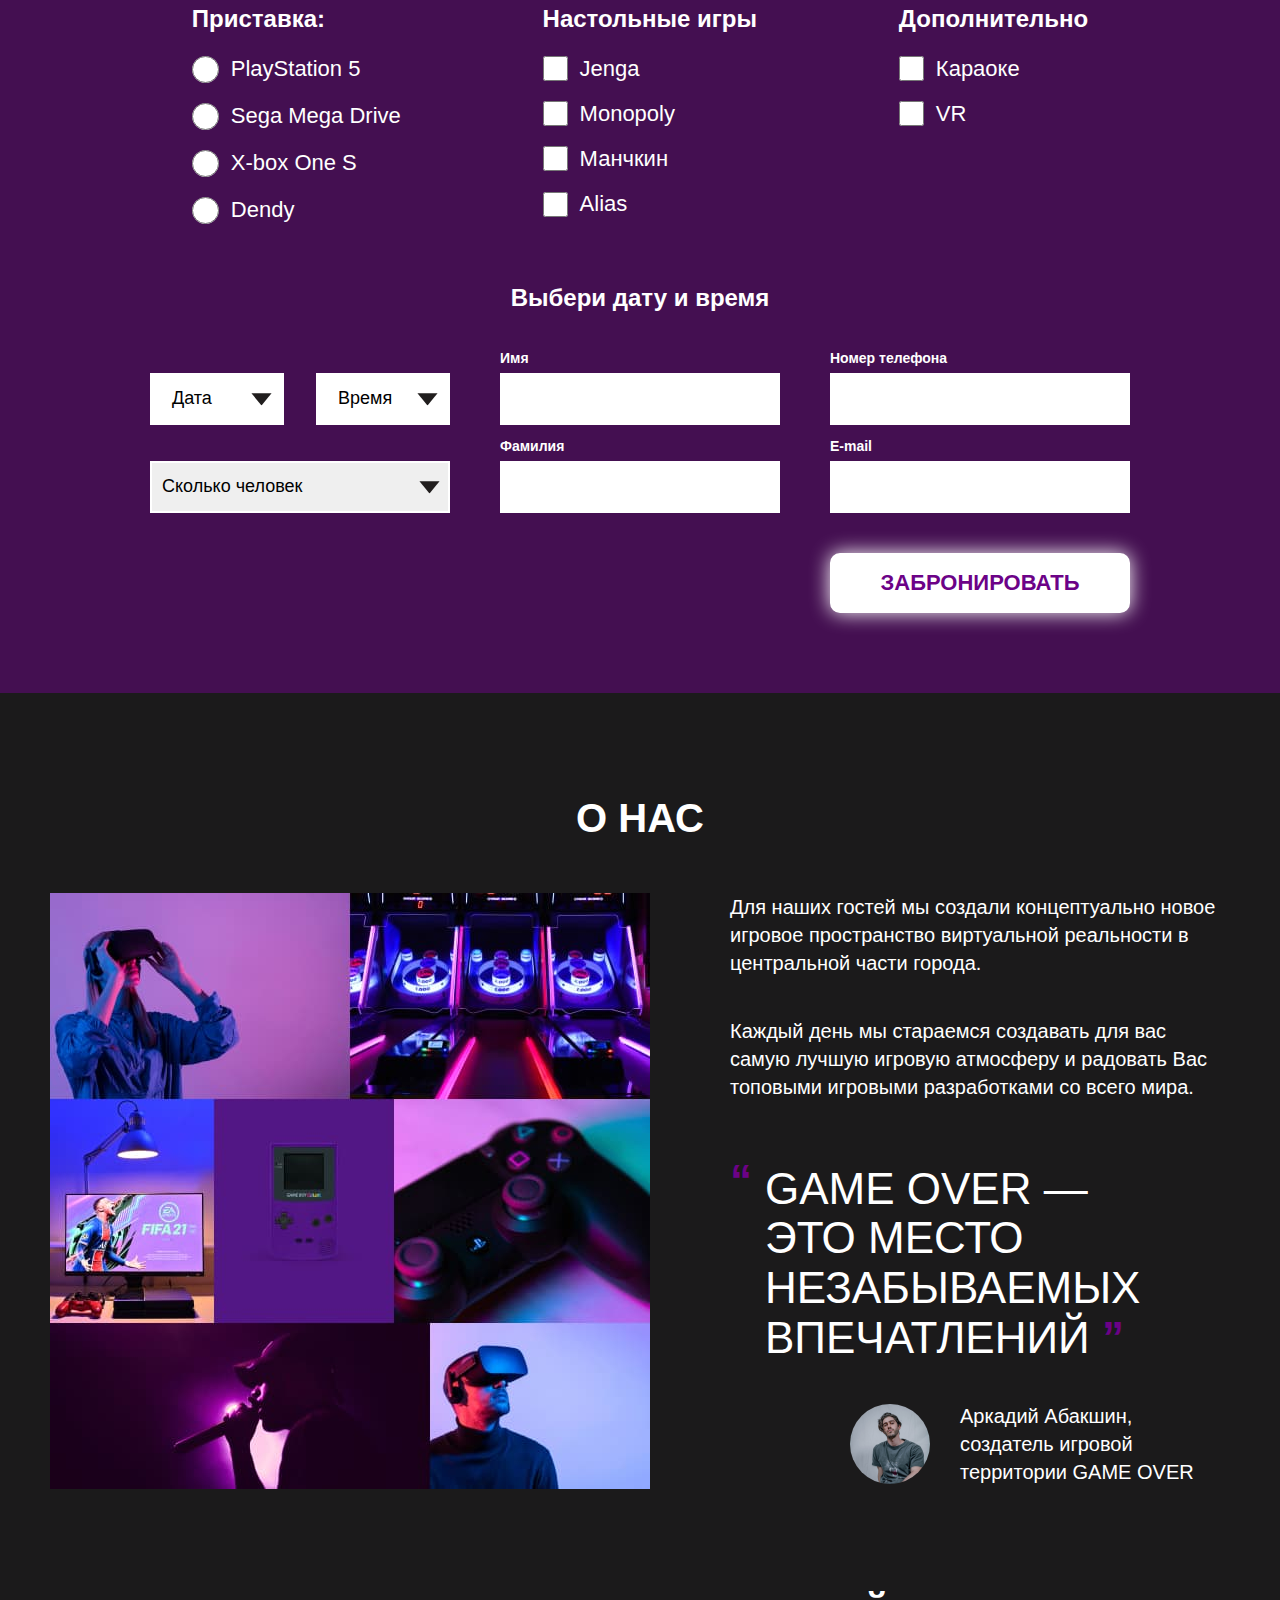
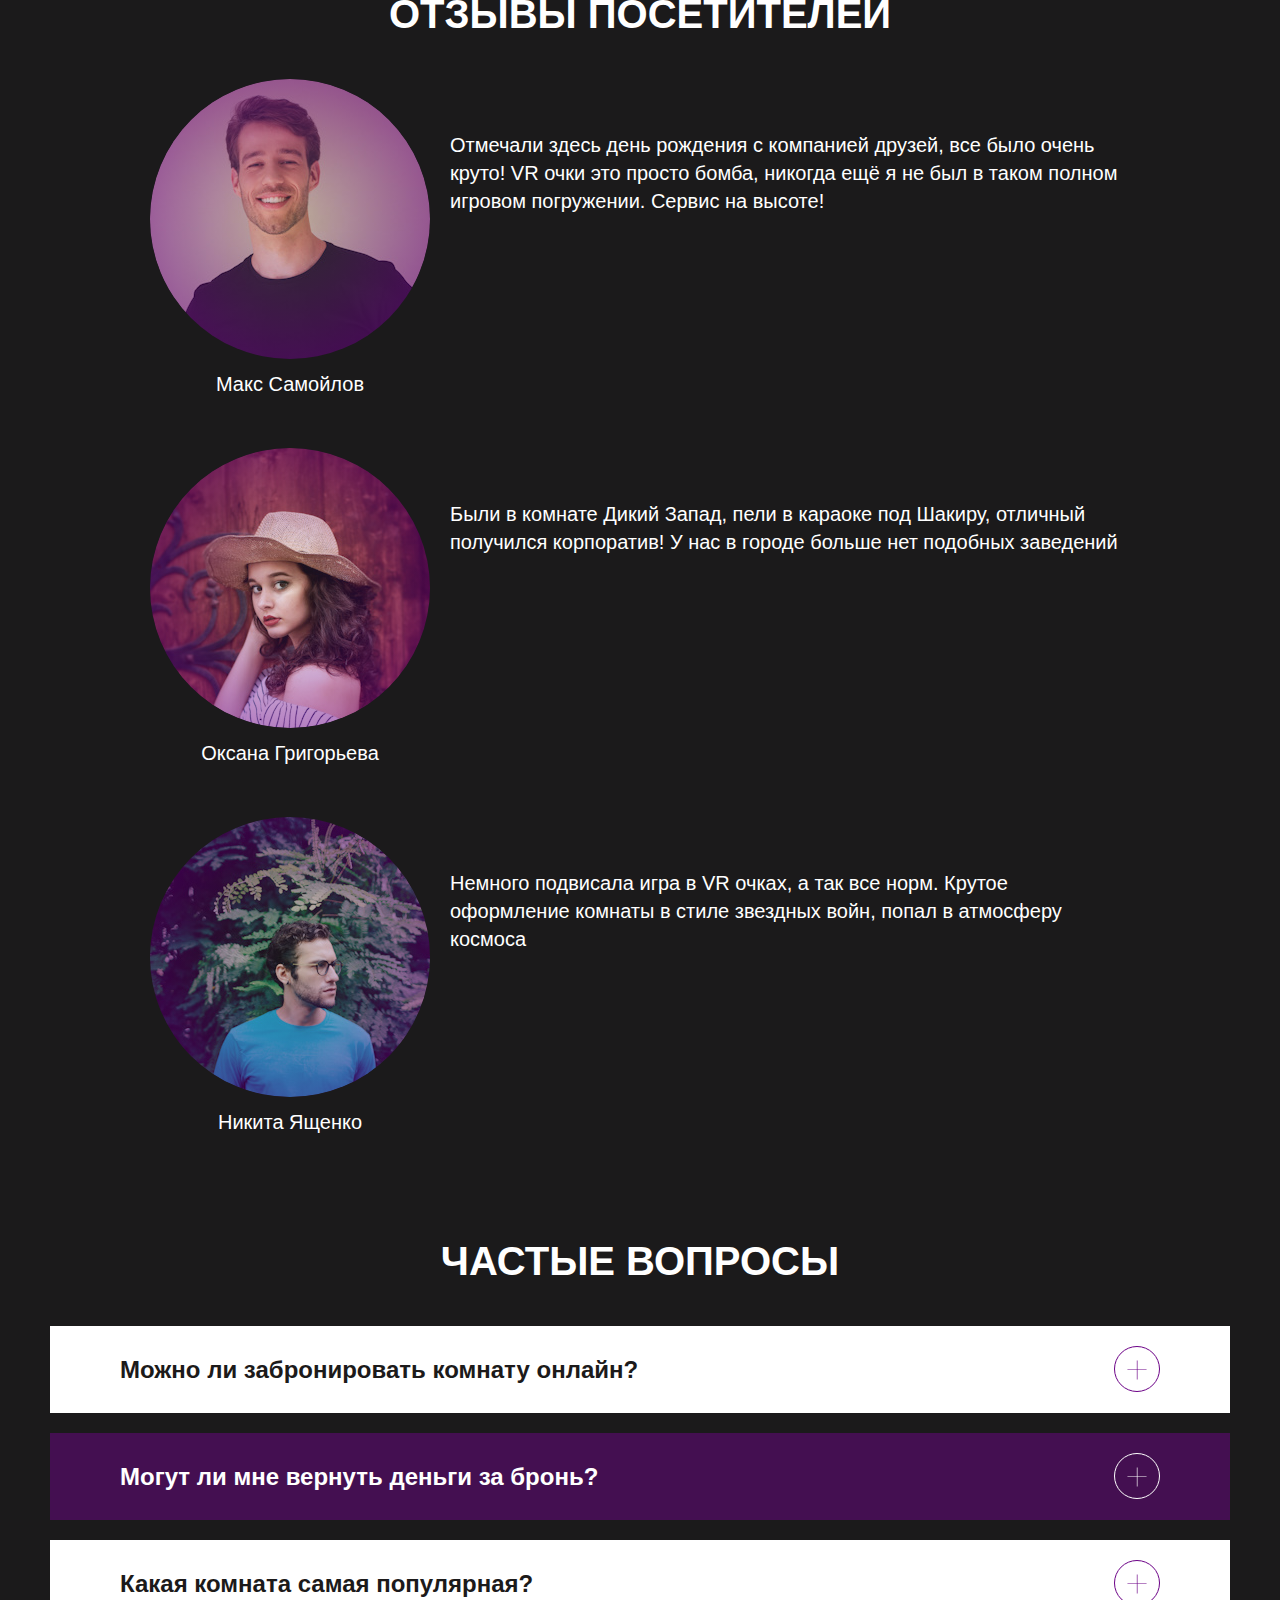
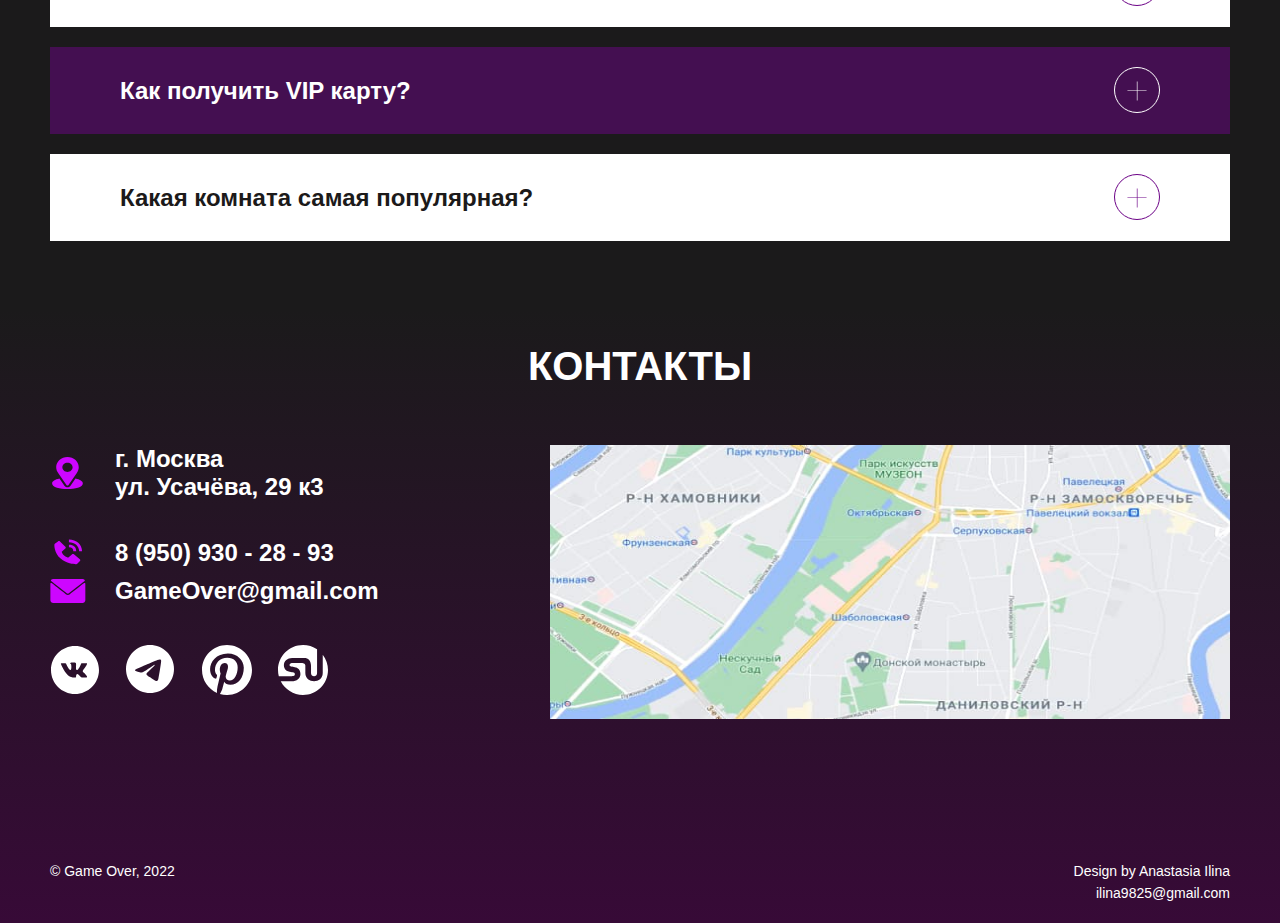
==== commit 0a46303d: "finish final work module 3" ====
--- a/index.html
+++ b/index.html
@@ -111,16 +111,16 @@
         <h2 class="halls__title">Наши залы</h2>
         <ol class="halls__list">
           <li class="halls__item halls__item_theme_80-vibes">
-            <a class="halls__link" href="#" lang="en">80`s vibes</a>
+            <a class="halls__link" href="vibes.html" lang="en">80`s vibes</a>
           </li>
           <li class="halls__item halls__item_theme_star-wars">
-            <a class="halls__link" href="#" lang="en">Star wars</a>
+            <a class="halls__link" href="star.html" lang="en">Star wars</a>
           </li>
           <li class="halls__item halls__item_theme_wild-west">
-            <a class="halls__link" href="#" lang="en">Wild west</a>
+            <a class="halls__link" href="west.html" lang="en">Wild west</a>
           </li>
           <li class="halls__item halls__item_theme_neon-style">
-            <a class="halls__link" href="#" lang="en">Neon style</a>
+            <a class="halls__link" href="neon.html" lang="en">Neon style</a>
           </li>
         </ol>
       </div>
--- a/styles/index.css
+++ b/styles/index.css
@@ -10,4 +10,7 @@
 @import "about.css";
 @import "reviews.css";
 @import "faq.css";
-@import "contacts.css";+@import "contacts.css";
+@import "secondary-hero.css";
+@import "description.css";
+@import "others.css";